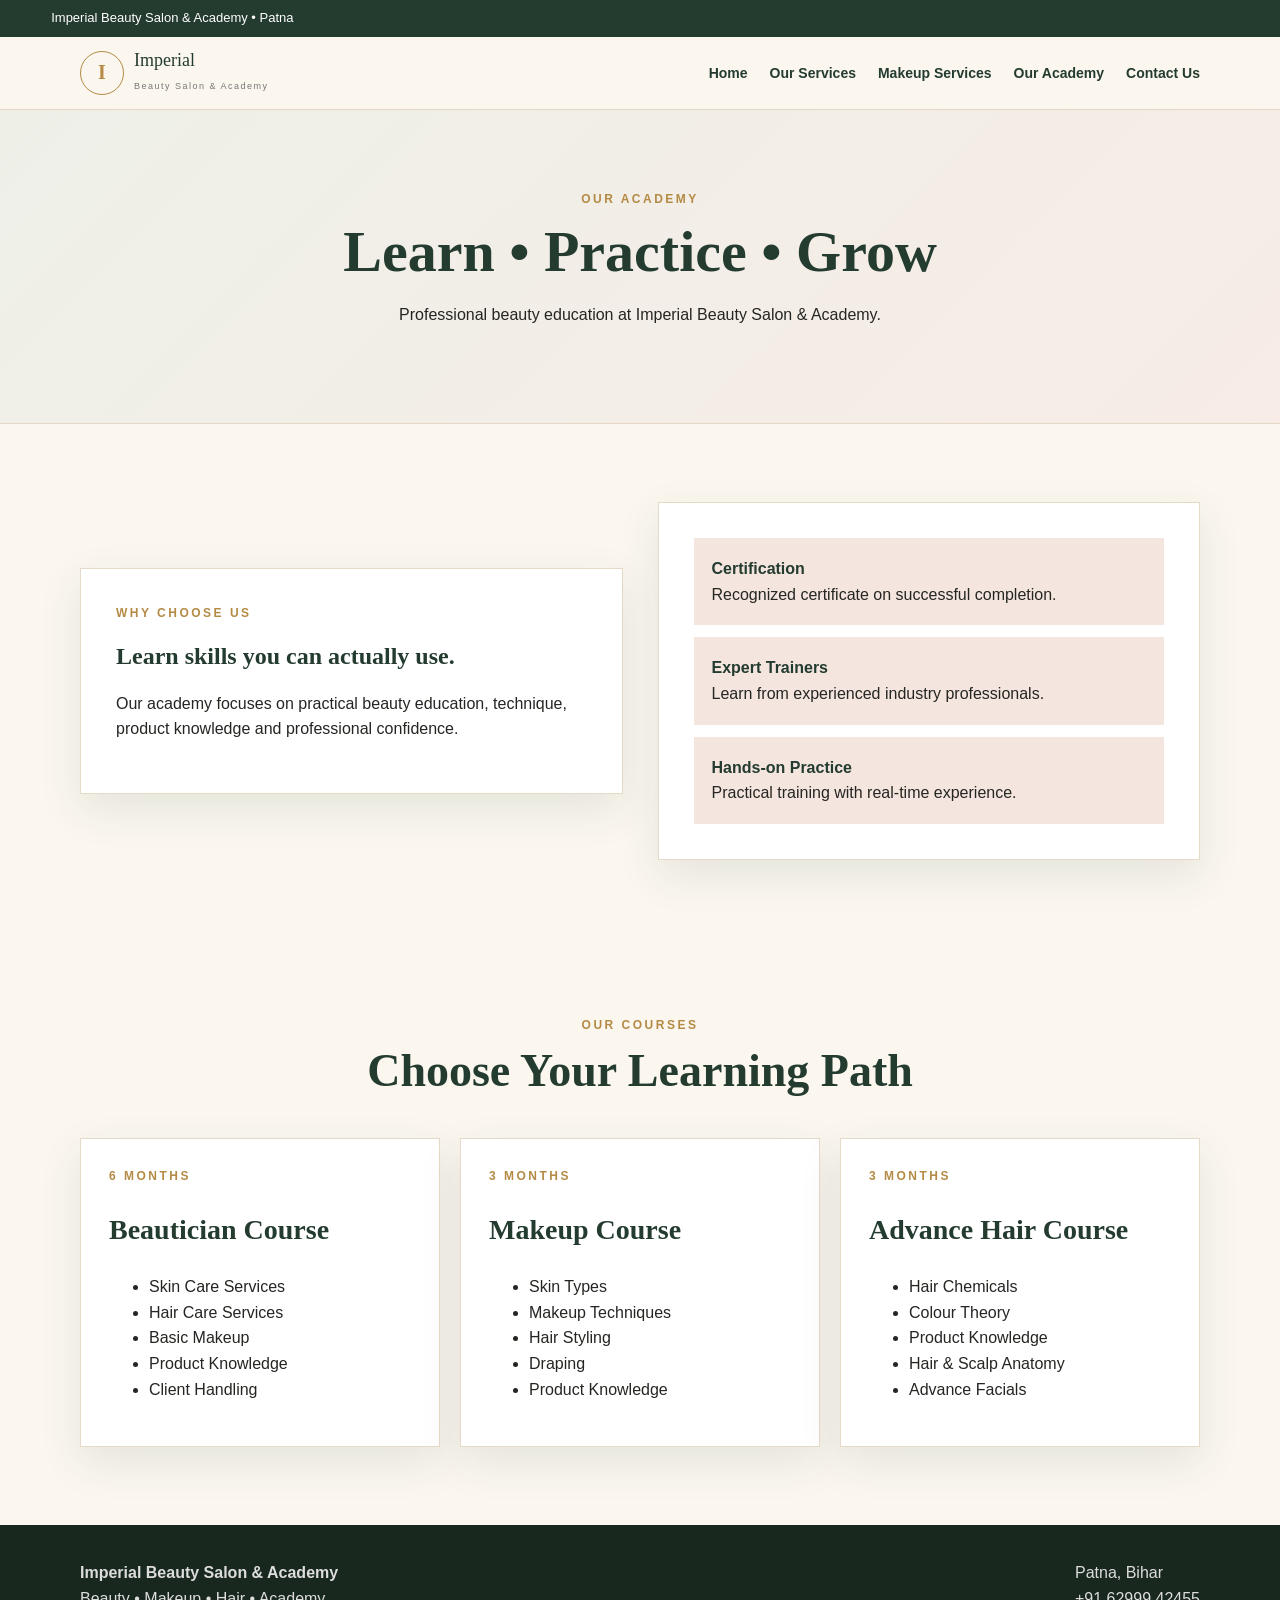
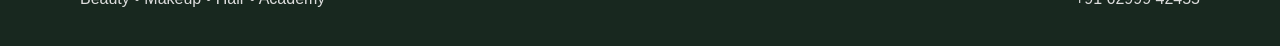
==== academy.html @ 478aeaf9 "Add files via upload" ====
<!doctype html><html lang="en"><head><meta charset="utf-8"><meta name="viewport" content="width=device-width,initial-scale=1"><title>Our Academy | Imperial Beauty Salon & Academy</title><link rel="stylesheet" href="style.css"></head><body><div class="top">Imperial Beauty Salon & Academy • Patna</div><header class="nav"><div class="container navin"><a class="brand" href="index.html"><span class="logo">I</span><span><b>Imperial</b><small>Beauty Salon & Academy</small></span></a><button class="menu">☰</button><nav class="links"><a href="index.html">Home</a><a href="services.html">Our Services</a><a href="makeup-services.html">Makeup Services</a><a href="academy.html">Our Academy</a><a href="contact.html">Contact Us</a></nav></div></header><section class="pagehero"><div class="container"><div class="eyebrow">Our Academy</div><h1>Learn • Practice • Grow</h1><p>Professional beauty education at Imperial Beauty Salon & Academy.</p></div></section><section class="section"><div class="container"><div class="about"><div class="panel"><div class="eyebrow">Why Choose Us</div><h2>Learn skills you can actually use.</h2><p>Our academy focuses on practical beauty education, technique, product knowledge and professional confidence.</p></div><div class="panel"><div class="feature"><b>Certification</b>Recognized certificate on successful completion.</div><div class="feature" style="margin-top:12px"><b>Expert Trainers</b>Learn from experienced industry professionals.</div><div class="feature" style="margin-top:12px"><b>Hands-on Practice</b>Practical training with real-time experience.</div></div></div></div></section><section class="section"><div class="container"><div class="head"><div class="eyebrow">Our Courses</div><h2>Choose Your Learning Path</h2></div><div class="courses"><div class="course"><div class="eyebrow">6 Months</div><h3>Beautician Course</h3><ul><li>Skin Care Services</li><li>Hair Care Services</li><li>Basic Makeup</li><li>Product Knowledge</li><li>Client Handling</li></ul></div><div class="course"><div class="eyebrow">3 Months</div><h3>Makeup Course</h3><ul><li>Skin Types</li><li>Makeup Techniques</li><li>Hair Styling</li><li>Draping</li><li>Product Knowledge</li></ul></div><div class="course"><div class="eyebrow">3 Months</div><h3>Advance Hair Course</h3><ul><li>Hair Chemicals</li><li>Colour Theory</li><li>Product Knowledge</li><li>Hair & Scalp Anatomy</li><li>Advance Facials</li></ul></div></div></div></section><footer class="footer"><div class="container"><div><strong>Imperial Beauty Salon & Academy</strong><br>Beauty • Makeup • Hair • Academy</div><div>Patna, Bihar<br>+91 62999 42455</div></div></footer><script src="script.js"></script></body></html>
---- style.css ----
*{box-sizing:border-box}html{scroll-behavior:smooth}body{margin:0;font-family:Arial,sans-serif;color:#252522;background:#fbf7ef;line-height:1.6}h1,h2,h3{font-family:Georgia,serif;color:#243b2f;line-height:1.15}a{text-decoration:none;color:inherit}.container{width:min(1120px,92%);margin:auto}.top{background:#243b2f;color:#fff;padding:8px 4%;font-size:13px}.nav{position:sticky;top:0;z-index:10;background:#fbf7ef;border-bottom:1px solid #e4d8c5}.navin{min-height:72px;display:flex;align-items:center;justify-content:space-between}.brand{display:flex;gap:10px;align-items:center}.logo{width:44px;height:44px;border:1px solid #b48a45;border-radius:50%;display:grid;place-items:center;color:#b48a45;font:bold 20px Georgia}.brand b{display:block;font:18px Georgia;color:#243b2f}.brand small{font-size:9px;letter-spacing:1.5px;color:#777}.links{display:flex;gap:22px;font-weight:700;font-size:14px;color:#243b2f}.menu{display:none;background:none;border:0;font-size:25px}.hero{height:610px;position:relative;background:#243b2f;overflow:hidden}.slide{position:absolute;inset:0;opacity:0;transition:.6s}.slide.active{opacity:1}.slide img{width:100%;height:100%;object-fit:cover}.slide:after{content:'';position:absolute;inset:0;background:linear-gradient(90deg,rgba(12,25,19,.82),rgba(12,25,19,.35))}.copy{position:relative;z-index:2;color:#fff;height:100%;display:flex;align-items:center}.copy>div{max-width:650px}.eyebrow{color:#b48a45;text-transform:uppercase;letter-spacing:2.5px;font-weight:800;font-size:12px}.copy h1{color:#fff;font-size:clamp(42px,6vw,74px);margin:14px 0}.copy p{font-size:18px}.btn{display:inline-block;padding:12px 20px;border-radius:30px;font-weight:700;margin-top:12px}.gold{background:#d6b16a;color:#1f2c24}.outline{border:1px solid #fff;color:#fff;margin-left:7px}.dots{position:absolute;z-index:3;bottom:25px;left:50%;transform:translateX(-50%)}.dots button{border:1px solid white;background:transparent;width:9px;height:9px;border-radius:50%;margin:4px}.dots .on{background:#fff}.section{padding:78px 0}.head{text-align:center;max-width:720px;margin:0 auto 40px}.head h2{font-size:46px;margin:10px 0}.head p,.note{color:#6d6a63}.about{display:grid;grid-template-columns:1fr 1fr;gap:35px;align-items:center}.panel,.card{background:#fff;border:1px solid #e5d9c8;box-shadow:0 15px 40px rgba(36,59,47,.1)}.panel{padding:35px}.visual{min-height:400px;background:#d8c3b3}.visual img{width:100%;height:100%;object-fit:cover}.features{display:grid;grid-template-columns:repeat(3,1fr);gap:12px;margin-top:25px}.feature{padding:18px;background:#f4e6df}.feature b{display:block;color:#243b2f}.cta{background:#243b2f;color:#fff;padding:42px 0}.cta .container{display:flex;justify-content:space-between;align-items:center}.cta h2{color:#fff}.pagehero{padding:80px 0;text-align:center;background:linear-gradient(135deg,#eef0e8,#f7ece6);border-bottom:1px solid #e4d8c5}.pagehero h1{font-size:58px;margin:10px}.cards{display:grid;grid-template-columns:1fr 1fr;gap:25px}.card{overflow:hidden}.cardimg{height:230px;background:#ddd}.cardimg img{width:100%;height:100%;object-fit:cover}.cardbody{padding:25px}.list{list-style:none;padding:0}.list li{display:flex;justify-content:space-between;border-bottom:1px dashed #d8cbb9;padding:9px 0;gap:10px}.price{color:#9a6f32;font-weight:800;white-space:nowrap}.table{width:100%;border-collapse:collapse;background:#fff;box-shadow:0 15px 40px rgba(36,59,47,.1)}.table th,.table td{padding:15px;border:1px solid #e5d9c8;text-align:center}.table th{background:#243b2f;color:#f1d9a2;font-family:Georgia}.table td:first-child{text-align:left;font-weight:700;color:#243b2f}.addons{display:grid;grid-template-columns:1fr 1fr;gap:15px;margin-top:20px}.addon{padding:20px;background:#f4e6df;border:1px solid #e5d2c8;display:flex;justify-content:space-between}.courses,.why{display:grid;grid-template-columns:repeat(3,1fr);gap:20px}.course{padding:28px;background:#fff;border:1px solid #e5d9c8;box-shadow:0 15px 40px rgba(36,59,47,.1)}.course h3{font-size:28px}.contact{display:grid;grid-template-columns:.85fr 1.15fr;gap:25px}.contact .panel{padding:30px}.item{padding:15px 0;border-bottom:1px solid #eee4d5}.item small{display:block;color:#b48a45;text-transform:uppercase;letter-spacing:1.4px;font-weight:800}.map{width:100%;height:520px;border:0}.gallery{display:grid;grid-template-columns:repeat(3,1fr);gap:15px}.gallery div{height:280px;overflow:hidden;position:relative;background:linear-gradient(135deg,#d4b7a2,#eee0d7,#4c6556)}.gallery img{width:100%;height:100%;object-fit:cover}.gallery span{position:absolute;bottom:12px;left:12px;background:#243b2fcc;color:#fff;border-radius:20px;padding:5px 10px;font-size:12px}.footer{background:#18281f;color:#ddd;padding:35px 0}.footer .container{display:flex;justify-content:space-between;gap:20px;flex-wrap:wrap}@media(max-width:800px){.links{display:none;position:absolute;top:72px;left:0;right:0;background:#fbf7ef;padding:20px;flex-direction:column}.links.open{display:flex}.menu{display:block}.about,.contact,.cards{grid-template-columns:1fr}.features,.courses,.why{grid-template-columns:1fr}.hero{height:610px}.copy h1{font-size:44px}.cta .container{flex-direction:column;align-items:flex-start}.table{font-size:13px}.table th,.table td{padding:10px 6px}.addons,.gallery{grid-template-columns:1fr}.gallery div{height:240px}.pagehero h1{font-size:44px}}
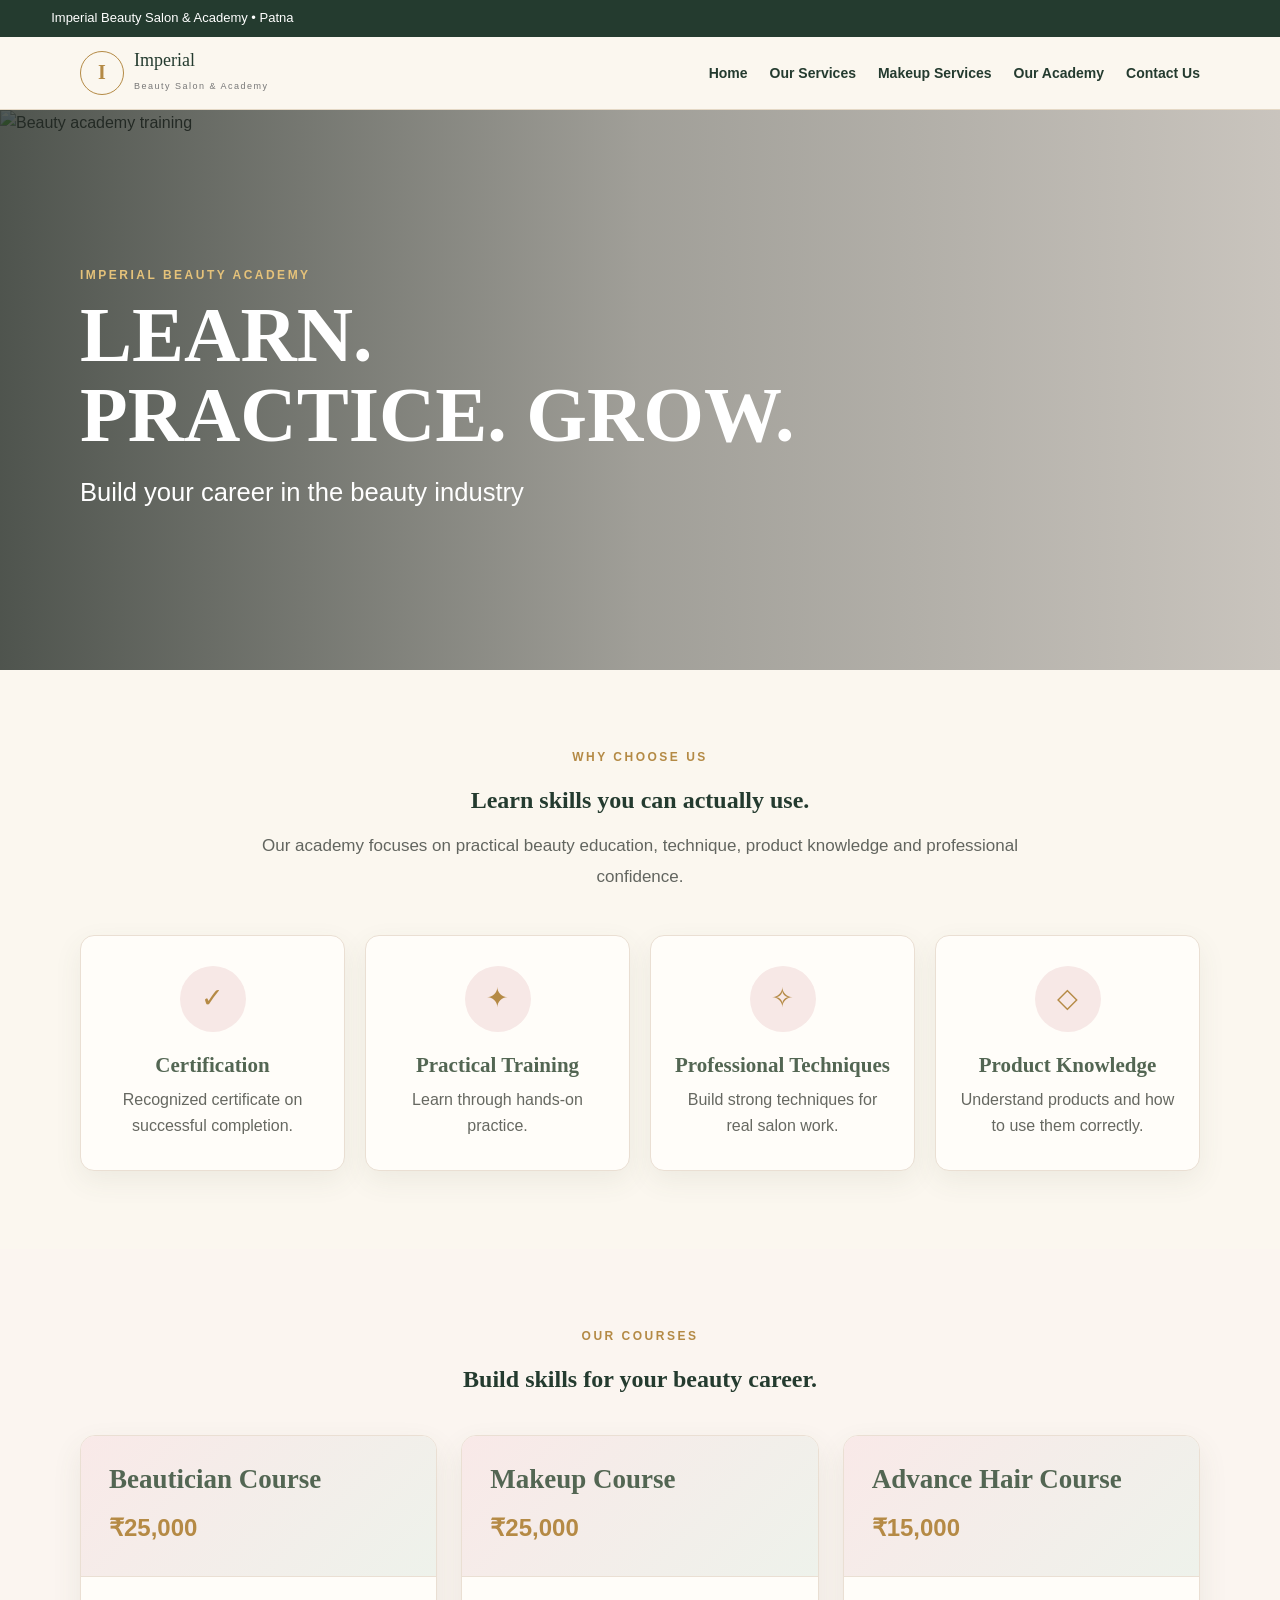
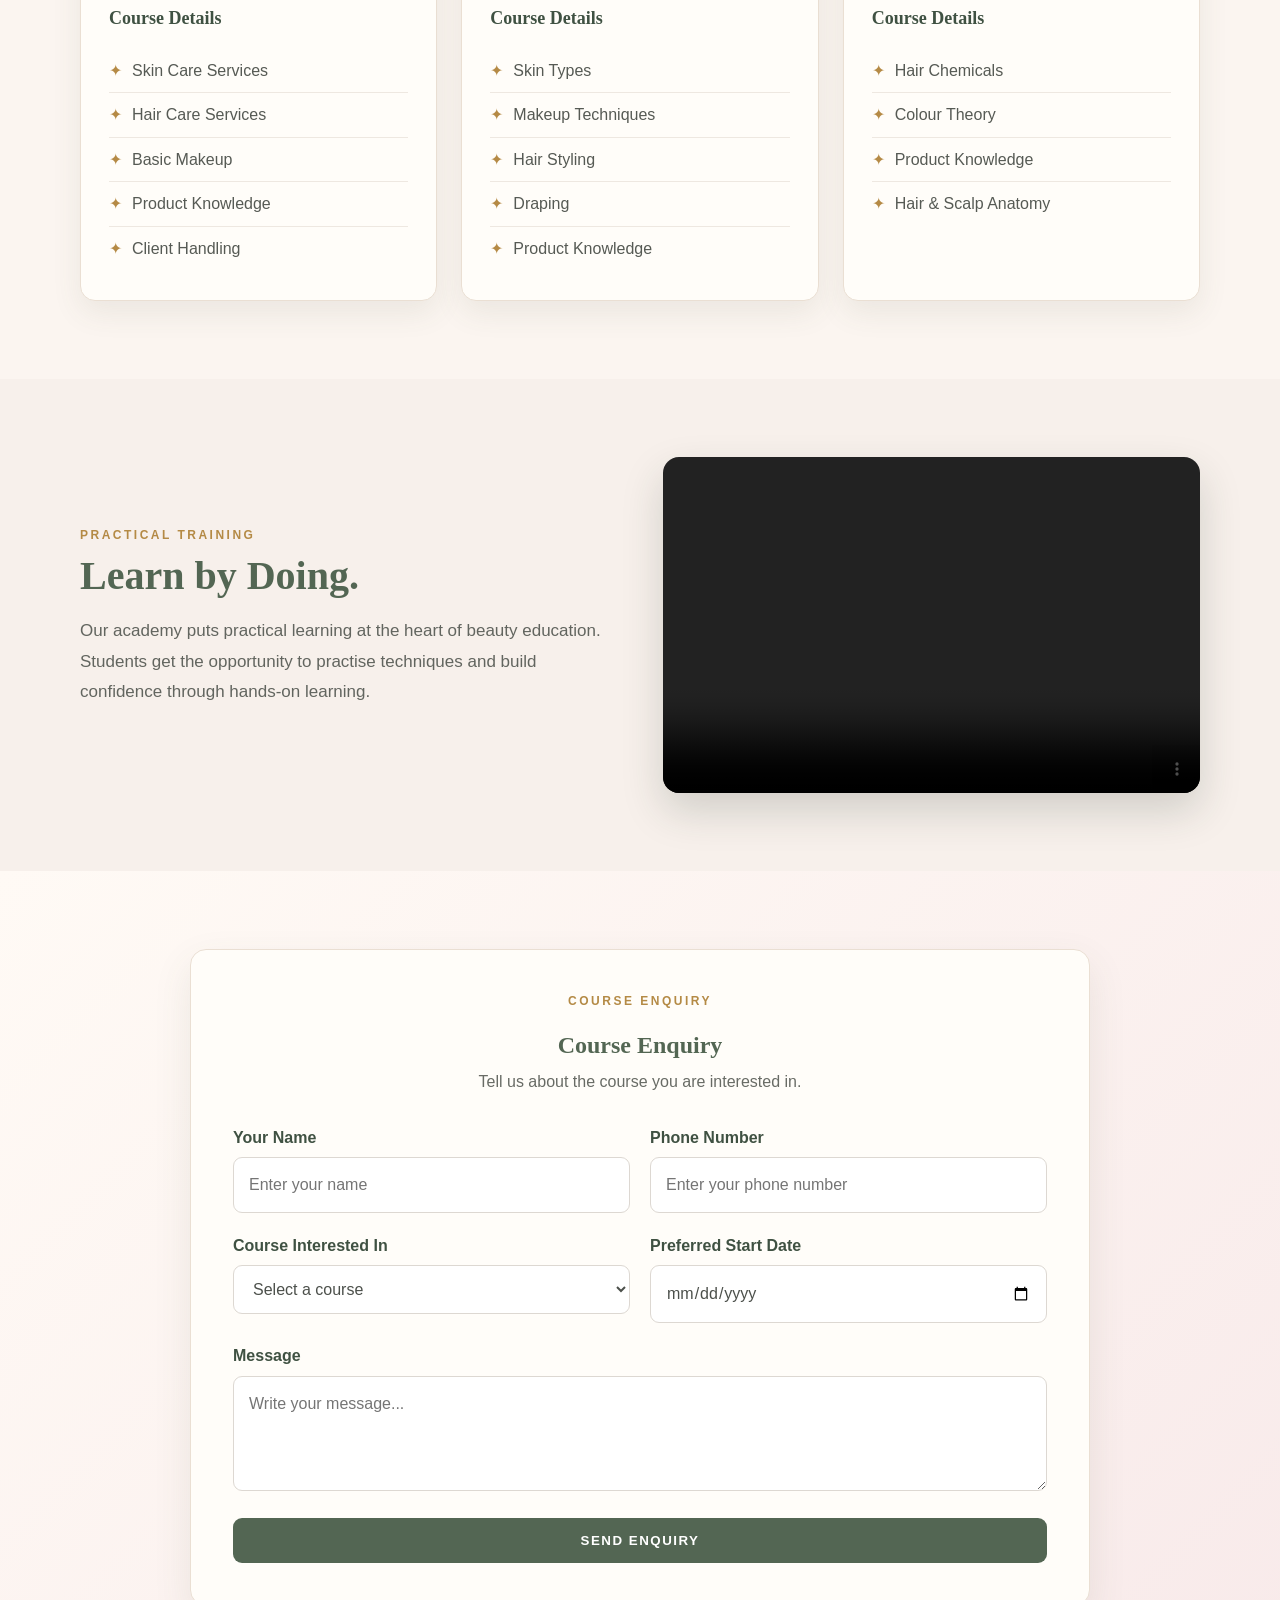
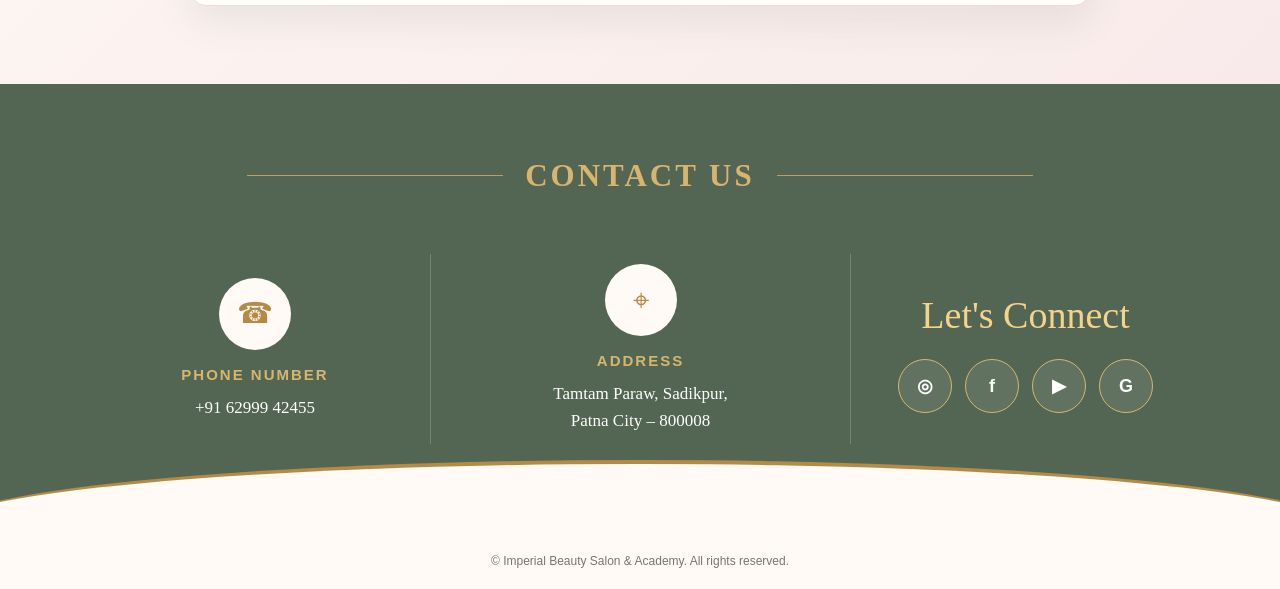
==== commit 6b2d4889: "Update academy.html" ====
--- a/academy.html
+++ b/academy.html
@@ -1 +1,107 @@
-<!doctype html><html lang="en"><head><meta charset="utf-8"><meta name="viewport" content="width=device-width,initial-scale=1"><title>Our Academy | Imperial Beauty Salon & Academy</title><link rel="stylesheet" href="style.css"></head><body><div class="top">Imperial Beauty Salon & Academy • Patna</div><header class="nav"><div class="container navin"><a class="brand" href="index.html"><span class="logo">I</span><span><b>Imperial</b><small>Beauty Salon & Academy</small></span></a><button class="menu">☰</button><nav class="links"><a href="index.html">Home</a><a href="services.html">Our Services</a><a href="makeup-services.html">Makeup Services</a><a href="academy.html">Our Academy</a><a href="contact.html">Contact Us</a></nav></div></header><section class="pagehero"><div class="container"><div class="eyebrow">Our Academy</div><h1>Learn • Practice • Grow</h1><p>Professional beauty education at Imperial Beauty Salon & Academy.</p></div></section><section class="section"><div class="container"><div class="about"><div class="panel"><div class="eyebrow">Why Choose Us</div><h2>Learn skills you can actually use.</h2><p>Our academy focuses on practical beauty education, technique, product knowledge and professional confidence.</p></div><div class="panel"><div class="feature"><b>Certification</b>Recognized certificate on successful completion.</div><div class="feature" style="margin-top:12px"><b>Expert Trainers</b>Learn from experienced industry professionals.</div><div class="feature" style="margin-top:12px"><b>Hands-on Practice</b>Practical training with real-time experience.</div></div></div></div></section><section class="section"><div class="container"><div class="head"><div class="eyebrow">Our Courses</div><h2>Choose Your Learning Path</h2></div><div class="courses"><div class="course"><div class="eyebrow">6 Months</div><h3>Beautician Course</h3><ul><li>Skin Care Services</li><li>Hair Care Services</li><li>Basic Makeup</li><li>Product Knowledge</li><li>Client Handling</li></ul></div><div class="course"><div class="eyebrow">3 Months</div><h3>Makeup Course</h3><ul><li>Skin Types</li><li>Makeup Techniques</li><li>Hair Styling</li><li>Draping</li><li>Product Knowledge</li></ul></div><div class="course"><div class="eyebrow">3 Months</div><h3>Advance Hair Course</h3><ul><li>Hair Chemicals</li><li>Colour Theory</li><li>Product Knowledge</li><li>Hair & Scalp Anatomy</li><li>Advance Facials</li></ul></div></div></div></section><footer class="footer"><div class="container"><div><strong>Imperial Beauty Salon & Academy</strong><br>Beauty • Makeup • Hair • Academy</div><div>Patna, Bihar<br>+91 62999 42455</div></div></footer><script src="script.js"></script></body></html>+<!doctype html>
+<html lang="en">
+<head>
+<meta charset="utf-8">
+<meta name="viewport" content="width=device-width,initial-scale=1">
+<title>Our Academy | Imperial Beauty Salon & Academy</title>
+<link rel="stylesheet" href="style.css">
+<style>
+.academy-hero{position:relative;min-height:560px;display:flex;align-items:center;overflow:hidden;background:#eee6df}
+.academy-hero img{position:absolute;inset:0;width:100%;height:100%;object-fit:cover}
+.academy-hero:after{content:"";position:absolute;inset:0;background:linear-gradient(90deg,rgba(34,43,37,.78),rgba(34,43,37,.38),rgba(34,43,37,.18))}
+.academy-hero .container{position:relative;z-index:1}.academy-hero .eyebrow{color:#e5c27a}
+.academy-hero h1{color:#fff;max-width:720px;font-family:Georgia,serif;font-size:clamp(45px,7vw,78px);line-height:1.02;margin:10px 0 18px}
+.academy-hero p{color:#fff;font-size:clamp(19px,2vw,26px);max-width:570px;margin:0}
+.academy-intro{text-align:center;max-width:820px;margin:0 auto 42px}.academy-intro h2{font-family:Georgia,serif;margin-bottom:15px}.academy-intro p{font-size:17px;line-height:1.8;color:#62655f}
+.why-grid{display:grid;grid-template-columns:repeat(4,1fr);gap:20px}.why-card{background:#fffdf9;border:1px solid #eadfd3;border-radius:14px;padding:30px 24px;text-align:center;box-shadow:0 10px 28px rgba(75,85,70,.08)}
+.why-icon{width:66px;height:66px;margin:0 auto 18px;border-radius:50%;display:flex;align-items:center;justify-content:center;background:#f7e8e6;color:#b58a45;font-size:27px}
+.why-card h3{font-family:Georgia,serif;color:#536653;font-size:21px;margin-bottom:10px}.why-card p{color:#666861;line-height:1.65;margin:0}
+.course-grid{display:grid;grid-template-columns:repeat(3,1fr);gap:24px}.course-card{background:#fffdf9;border:1px solid #eadfd3;border-radius:15px;overflow:hidden;box-shadow:0 12px 30px rgba(75,85,70,.09)}
+.course-head{padding:28px;background:linear-gradient(135deg,#f9e9e8,#eef2eb);border-bottom:1px solid #eadfd3}.course-head h3{color:#536653;font-family:Georgia,serif;font-size:27px;margin:0 0 14px}.course-price{color:#b58a45;font-size:24px;font-weight:700}
+.course-body{padding:27px 28px 30px}.course-body h4{color:#3f5142;font-family:Georgia,serif;margin:0 0 16px;font-size:18px}.course-list{list-style:none;padding:0;margin:0}.course-list li{position:relative;padding:9px 0 9px 23px;border-bottom:1px solid #eee8e1;color:#565a54}.course-list li:last-child{border-bottom:0}.course-list li:before{content:"✦";position:absolute;left:0;color:#b58a45}
+.training-section{background:#f7f0eb}.training-wrap{display:grid;grid-template-columns:1fr 1fr;gap:45px;align-items:center}.training-copy h2{font-family:Georgia,serif;color:#536653;font-size:40px;margin:8px 0 16px}.training-copy p{color:#62655f;line-height:1.8;font-size:17px}.training-video{border-radius:16px;overflow:hidden;background:#222;box-shadow:0 18px 42px rgba(40,53,44,.18);aspect-ratio:16/10}.training-video video{width:100%;height:100%;display:block;object-fit:cover}
+.academy-form-section{background:linear-gradient(135deg,#fffaf5,#f8eaea)}.academy-form-card{max-width:900px;margin:auto;background:#fffdf9;border:1px solid #eadfd3;border-radius:16px;padding:42px;box-shadow:0 15px 38px rgba(75,85,70,.1)}
+.academy-form-heading{text-align:center;margin-bottom:30px}.academy-form-heading h2{font-family:Georgia,serif;color:#536653;margin-bottom:10px}.academy-form-heading p{color:#686b65;margin:0}
+.academy-form{display:grid;grid-template-columns:1fr 1fr;gap:20px}.academy-form .full{grid-column:1/-1}.academy-form label{display:block;margin-bottom:7px;color:#3f5142;font-weight:700}
+.academy-form input,.academy-form select,.academy-form textarea{width:100%;box-sizing:border-box;border:1px solid #ddd8d2;background:#fff;border-radius:9px;padding:14px 15px;font:inherit;color:#4c504b;outline:none}.academy-form textarea{min-height:115px;resize:vertical}.academy-form button{grid-column:1/-1;border:0;border-radius:9px;padding:15px 20px;background:#536653;color:#fff;font-weight:700;letter-spacing:1.5px;cursor:pointer}
+.contact-footer-academy{position:relative;overflow:hidden;background:#536653;color:#fff;padding:48px 0 95px}.contact-footer-academy:after{content:"";position:absolute;left:-5%;right:-5%;bottom:-75px;height:150px;background:#fffaf5;border-radius:50% 50% 0 0/45% 45% 0 0;border-top:4px solid #b58a45}
+.contact-title-academy{display:flex;align-items:center;justify-content:center;gap:22px;margin-bottom:35px}.contact-title-academy:before,.contact-title-academy:after{content:"";height:1px;width:min(260px,20vw);background:rgba(216,181,109,.75)}
+.contact-title-academy h2{color:#d8b56d;font-family:Georgia,serif;letter-spacing:3px;font-size:31px;white-space:nowrap}
+.contact-columns-academy{display:grid;grid-template-columns:1fr 1.2fr 1fr}.contact-column-academy{padding:10px 35px;text-align:center;min-height:145px;display:flex;flex-direction:column;align-items:center;justify-content:center}.contact-column-academy+.contact-column-academy{border-left:1px solid rgba(255,255,255,.2)}
+.contact-icon-academy{width:72px;height:72px;border-radius:50%;background:#fffaf5;color:#b58a45;display:flex;align-items:center;justify-content:center;font-size:29px;margin-bottom:13px}.contact-label-academy{color:#d8b56d;font-size:15px;letter-spacing:2px;font-weight:bold;margin-bottom:8px}.contact-info-academy{font-family:Georgia,serif;font-size:17px;line-height:1.55}.connect-title-academy{color:#f4d38b;font-family:"Brush Script MT","Segoe Script",cursive;font-size:38px;margin-bottom:13px}.social-links-academy{display:flex;gap:13px;justify-content:center}.social-link-academy{width:54px;height:54px;border-radius:50%;border:1px solid #d8b56d;background:rgba(255,250,245,.08);display:flex;align-items:center;justify-content:center;font-weight:bold;font-size:18px}.copyright-academy{background:#fffaf5;text-align:center;padding:13px 20px 18px;color:#77766f;font-size:12px}
+@media(max-width:900px){.why-grid{grid-template-columns:1fr 1fr}.course-grid{grid-template-columns:1fr}.training-wrap{grid-template-columns:1fr}}
+@media(max-width:700px){.academy-hero{min-height:500px}.academy-hero h1{font-size:46px}.why-grid{grid-template-columns:1fr}.academy-form-card{padding:28px 20px}.academy-form{grid-template-columns:1fr}.academy-form .full,.academy-form button{grid-column:auto}.contact-columns-academy{grid-template-columns:1fr}.contact-column-academy{padding:25px 20px;min-height:auto}.contact-column-academy+.contact-column-academy{border-left:0;border-top:1px solid rgba(255,255,255,.2)}}
+</style>
+</head>
+<body>
+<div class="top">Imperial Beauty Salon & Academy • Patna</div>
+<header class="nav"><div class="container navin"><a class="brand" href="index.html"><span class="logo">I</span><span><b>Imperial</b><small>Beauty Salon & Academy</small></span></a><button class="menu">☰</button><nav class="links"><a href="index.html">Home</a><a href="services.html">Our Services</a><a href="makeup-services.html">Makeup Services</a><a href="academy.html">Our Academy</a><a href="contact.html">Contact Us</a></nav></div></header>
+
+<section class="academy-hero">
+<img src="https://images.unsplash.com/photo-1522337360788-8b13dee7a37e?auto=format&fit=crop&w=2000&q=85" alt="Beauty academy training">
+<div class="container"><div class="eyebrow">Imperial Beauty Academy</div><h1>LEARN. PRACTICE. GROW.</h1><p>Build your career in the beauty industry</p></div>
+</section>
+
+<section class="section"><div class="container">
+<div class="academy-intro"><div class="eyebrow">Why Choose Us</div><h2>Learn skills you can actually use.</h2><p>Our academy focuses on practical beauty education, technique, product knowledge and professional confidence.</p></div>
+<div class="why-grid">
+<article class="why-card"><div class="why-icon">✓</div><h3>Certification</h3><p>Recognized certificate on successful completion.</p></article>
+<article class="why-card"><div class="why-icon">✦</div><h3>Practical Training</h3><p>Learn through hands-on practice.</p></article>
+<article class="why-card"><div class="why-icon">✧</div><h3>Professional Techniques</h3><p>Build strong techniques for real salon work.</p></article>
+<article class="why-card"><div class="why-icon">◇</div><h3>Product Knowledge</h3><p>Understand products and how to use them correctly.</p></article>
+</div></div></section>
+
+<section class="section" style="background:#fbf5f0"><div class="container">
+<div class="academy-intro"><div class="eyebrow">Our Courses</div><h2>Build skills for your beauty career.</h2></div>
+<div class="course-grid">
+<article class="course-card"><div class="course-head"><h3>Beautician Course</h3><div class="course-price">₹25,000</div></div><div class="course-body"><h4>Course Details</h4><ul class="course-list"><li>Skin Care Services</li><li>Hair Care Services</li><li>Basic Makeup</li><li>Product Knowledge</li><li>Client Handling</li></ul></div></article>
+<article class="course-card"><div class="course-head"><h3>Makeup Course</h3><div class="course-price">₹25,000</div></div><div class="course-body"><h4>Course Details</h4><ul class="course-list"><li>Skin Types</li><li>Makeup Techniques</li><li>Hair Styling</li><li>Draping</li><li>Product Knowledge</li></ul></div></article>
+<article class="course-card"><div class="course-head"><h3>Advance Hair Course</h3><div class="course-price">₹15,000</div></div><div class="course-body"><h4>Course Details</h4><ul class="course-list"><li>Hair Chemicals</li><li>Colour Theory</li><li>Product Knowledge</li><li>Hair &amp; Scalp Anatomy</li></ul></div></article>
+</div></div></section>
+
+<section class="section training-section"><div class="container"><div class="training-wrap">
+<div class="training-copy"><div class="eyebrow">Practical Training</div><h2>Learn by Doing.</h2><p>Our academy puts practical learning at the heart of beauty education. Students get the opportunity to practise techniques and build confidence through hands-on learning.</p></div>
+<div class="training-video"><video controls playsinline preload="metadata" poster="https://images.unsplash.com/photo-1522337360788-8b13dee7a37e?auto=format&fit=crop&w=1400&q=85"><source src="videos/academy-practice.mp4" type="video/mp4">Your browser does not support the video tag.</video></div>
+</div></div></section>
+
+<section class="section academy-form-section"><div class="container"><div class="academy-form-card">
+<div class="academy-form-heading"><div class="eyebrow">Course Enquiry</div><h2>Course Enquiry</h2><p>Tell us about the course you are interested in.</p></div>
+<form class="academy-form" id="academyForm">
+<div><label for="academyName">Your Name</label><input id="academyName" type="text" placeholder="Enter your name" required></div>
+<div><label for="academyPhone">Phone Number</label><input id="academyPhone" type="tel" placeholder="Enter your phone number" required></div>
+<div><label for="academyCourse">Course Interested In</label><select id="academyCourse" required><option value="">Select a course</option><option>Beautician Course</option><option>Makeup Course</option><option>Advance Hair Course</option></select></div>
+<div><label for="academyDate">Preferred Start Date</label><input id="academyDate" type="date"></div>
+<div class="full"><label for="academyMessage">Message</label><textarea id="academyMessage" placeholder="Write your message..."></textarea></div>
+<button type="submit">SEND ENQUIRY</button>
+</form></div></div></section>
+
+<section class="contact-footer-academy"><div class="container"><div class="contact-title-academy"><h2>CONTACT US</h2></div><div class="contact-columns-academy">
+<div class="contact-column-academy"><div class="contact-icon-academy">☎</div><div class="contact-label-academy">PHONE NUMBER</div><div class="contact-info-academy"><a href="tel:+916299942455">+91 62999 42455</a></div></div>
+<div class="contact-column-academy"><div class="contact-icon-academy">⌖</div><div class="contact-label-academy">ADDRESS</div><div class="contact-info-academy">Tamtam Paraw, Sadikpur,<br>Patna City – 800008</div></div>
+<div class="contact-column-academy"><div class="connect-title-academy">Let's Connect</div><div class="social-links-academy"><a class="social-link-academy" href="https://www.instagram.com/imperialsalonpatna/" aria-label="Instagram">◎</a><a class="social-link-academy" href="https://www.facebook.com/share/1FQazRDXDj/" aria-label="Facebook">f</a><a class="social-link-academy" href="https://youtube.com/@imperialsalonpatna" aria-label="YouTube">▶</a><a class="social-link-academy" href="#" aria-label="Google">G</a></div></div>
+</div></div></section>
+<div class="copyright-academy">© Imperial Beauty Salon & Academy. All rights reserved.</div>
+
+<script src="script.js"></script>
+<script>
+document.getElementById("academyForm").addEventListener("submit",function(e){
+e.preventDefault();
+const name=document.getElementById("academyName").value.trim();
+const phone=document.getElementById("academyPhone").value.trim();
+const course=document.getElementById("academyCourse").value;
+const date=document.getElementById("academyDate").value;
+const message=document.getElementById("academyMessage").value.trim();
+const formattedDate=date?new Date(date+"T00:00:00").toLocaleDateString("en-IN",{day:"2-digit",month:"long",year:"numeric"}):"Not specified";
+const text=`Hello Imperial Beauty Salon & Academy,
+I would like to enquire about a course.
+
+Name: ${name}
+Phone: ${phone}
+Course Interested In: ${course}
+Preferred Start Date: ${formattedDate}
+Message: ${message||"No additional message."}`;
+window.open("https://wa.me/916299942455?text="+encodeURIComponent(text),"_blank");
+});
+</script>
+</body>
+</html>
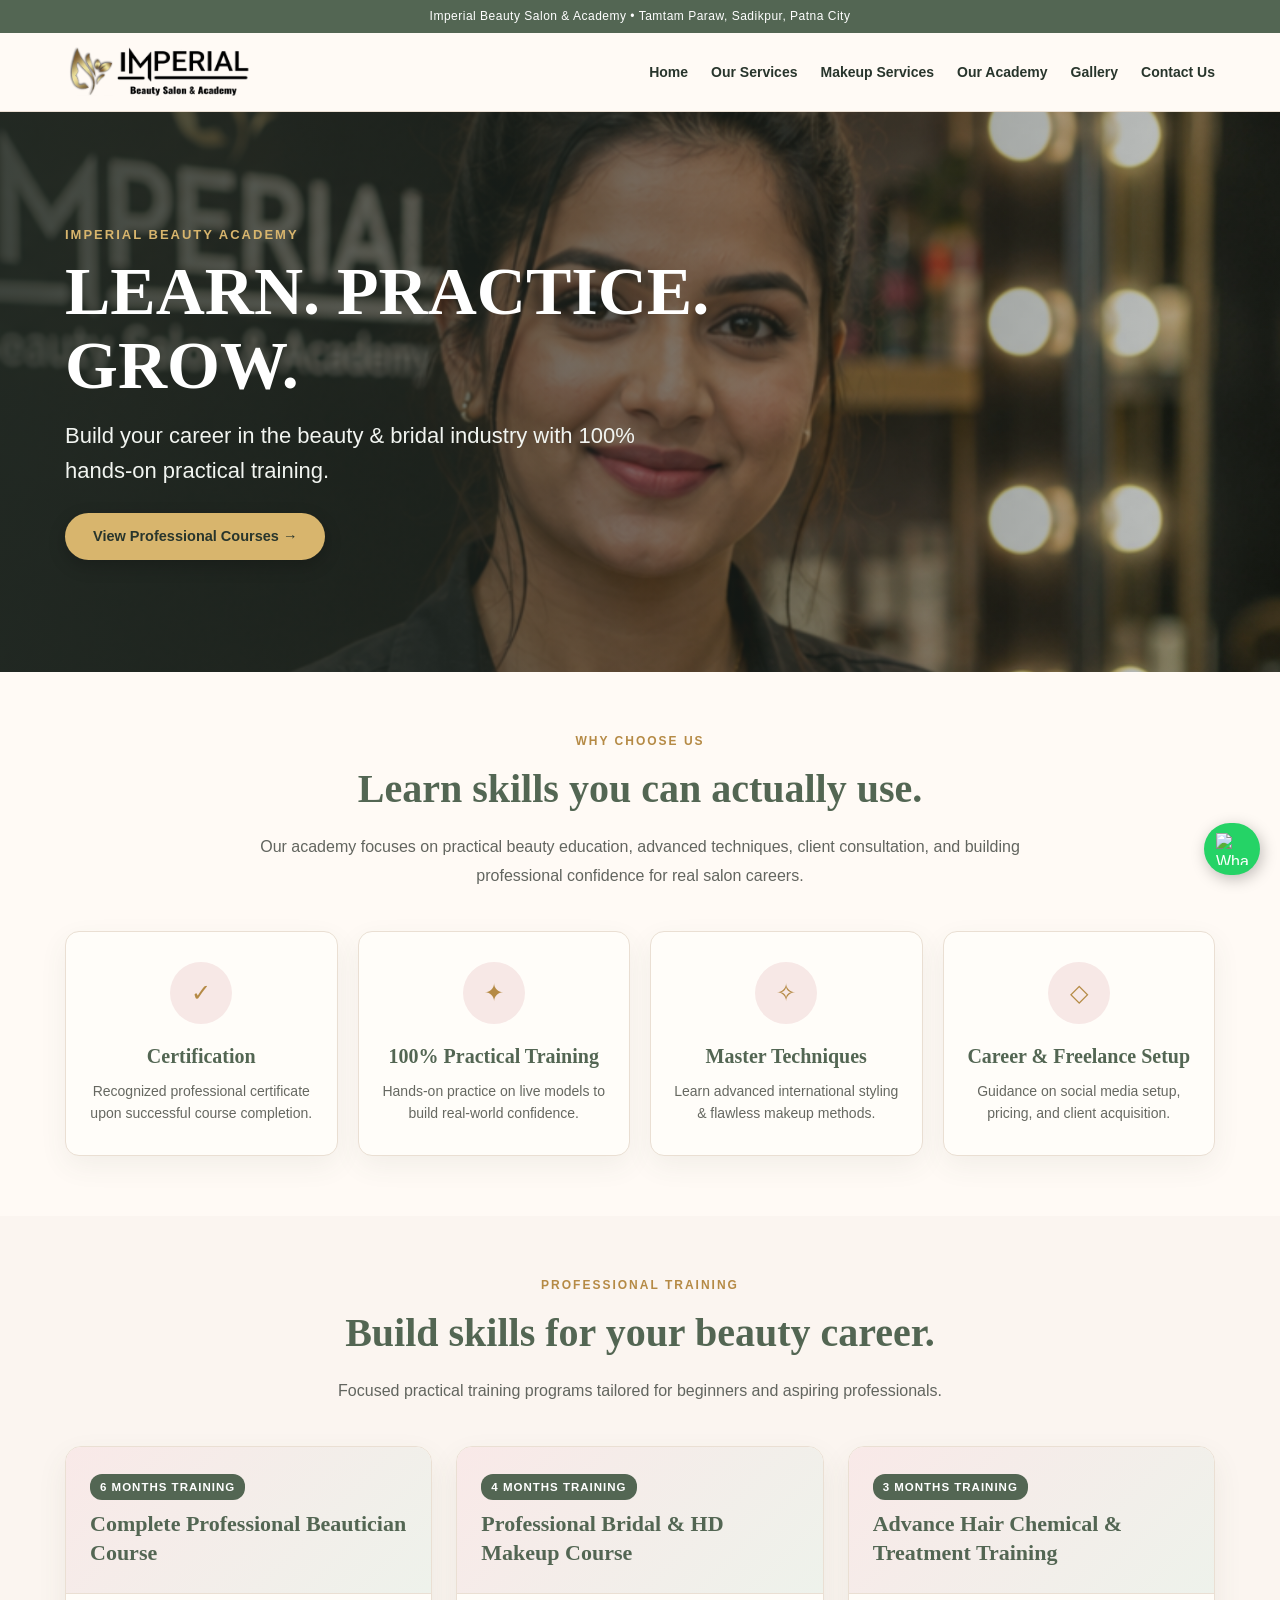
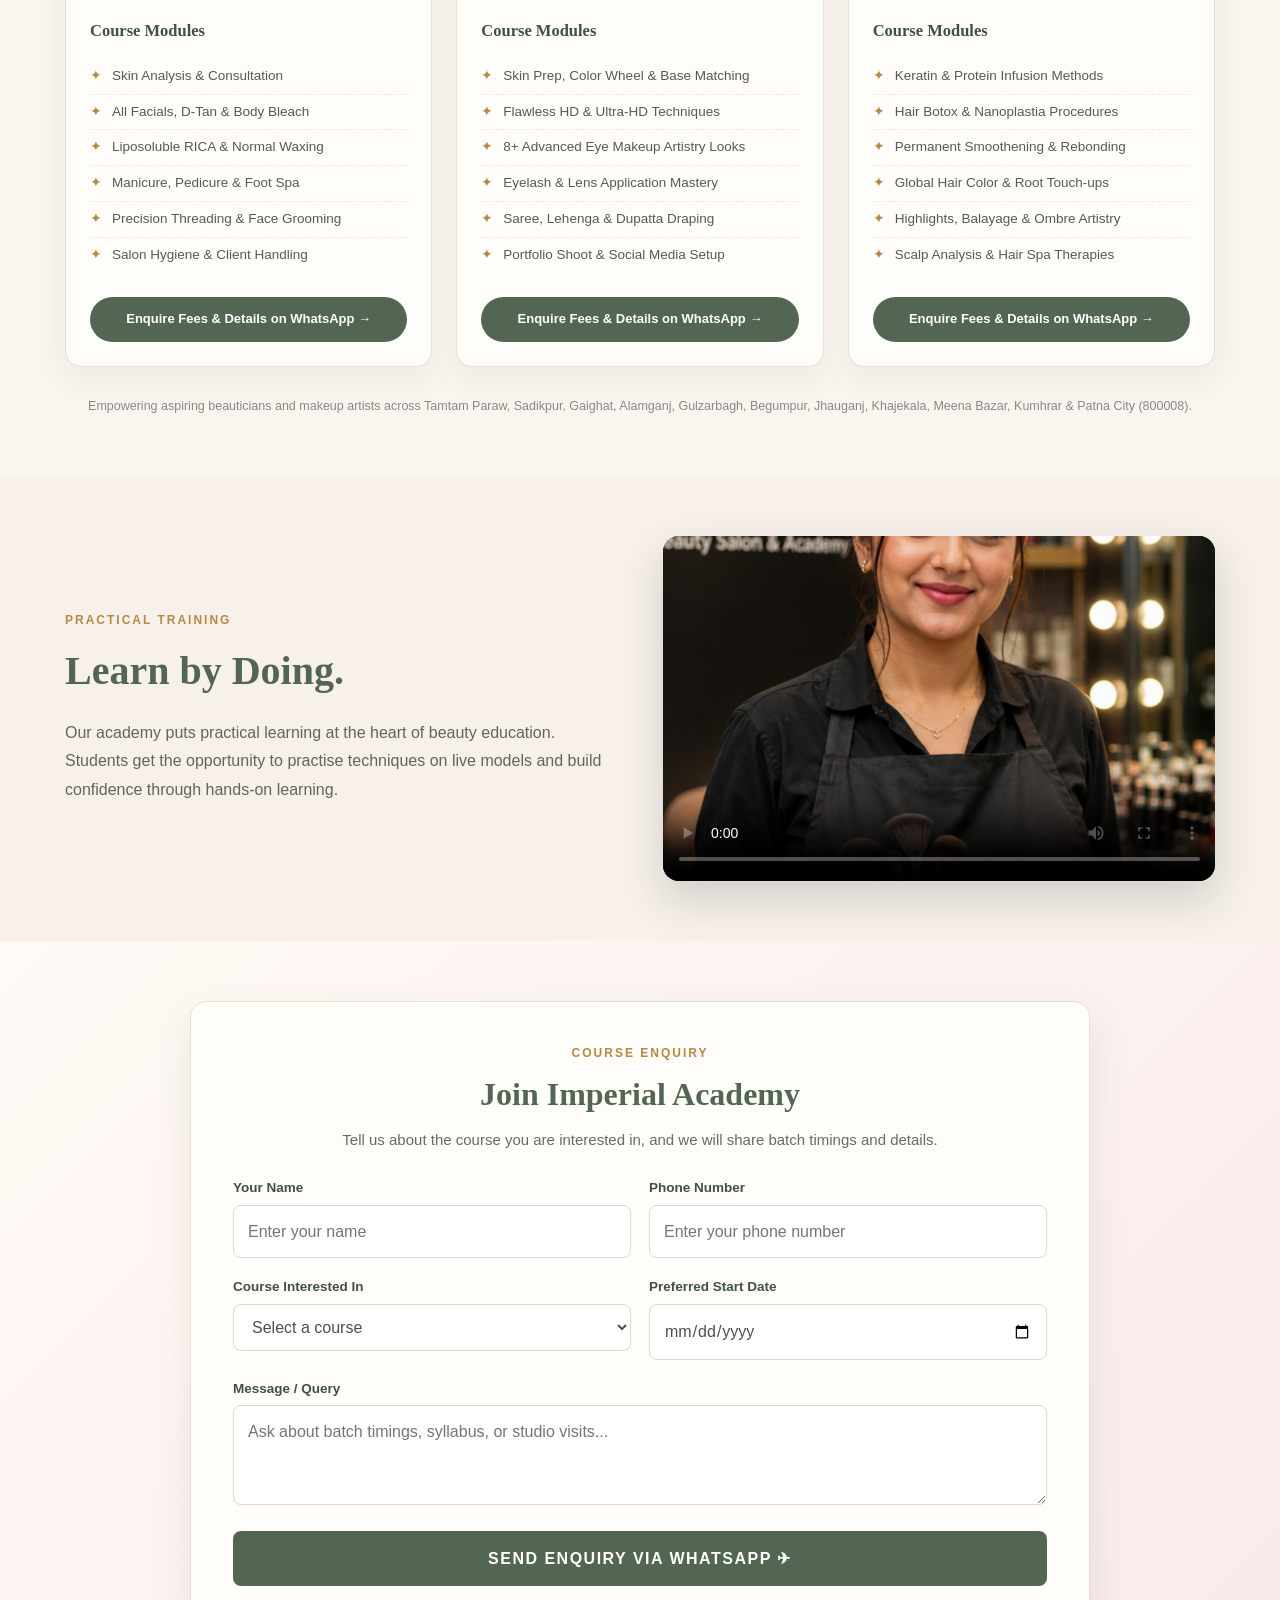
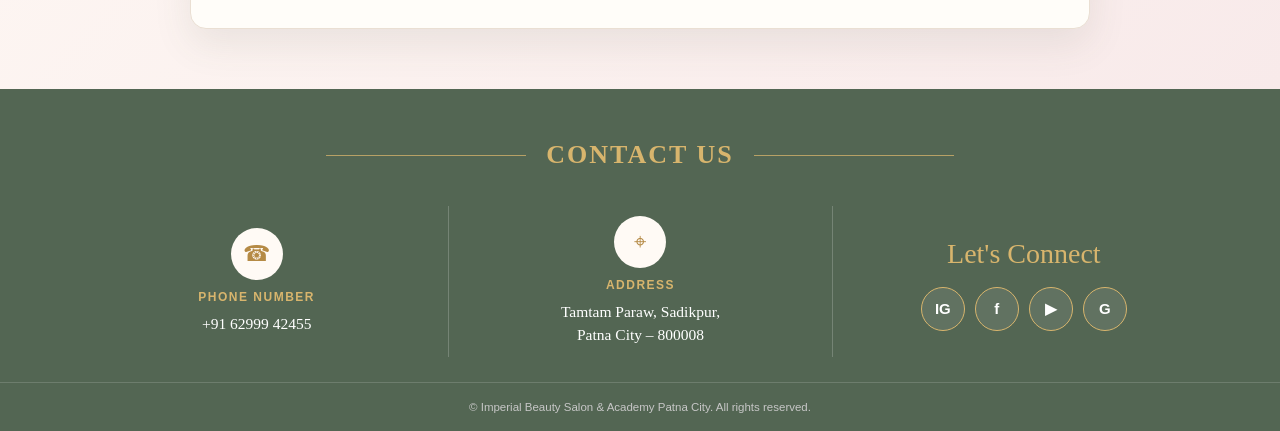
==== commit 8e6abd8e: "Add files via upload" ====
--- a/academy.html
+++ b/academy.html
@@ -3,105 +3,1117 @@
 <head>
 <meta charset="utf-8">
 <meta name="viewport" content="width=device-width,initial-scale=1">
-<title>Our Academy | Imperial Beauty Salon & Academy</title>
-<link rel="stylesheet" href="style.css">
+
+<!-- SEO PRIMARY META TAGS (ACADEMY & BEAUTY COURSES IN PATNA CITY) -->
+<title>Best Beautician & Makeup Academy in Patna City | Professional Beauty Training</title>
+<meta name="description" content="Join Imperial Beauty Salon & Academy at Tamtam Paraw, Sadikpur, Patna City. Practical training for 6-Month Beautician Course, 4-Month Professional Makeup Course & 3-Month Hair Chemical Training. Serving students from Patna City, Gaighat, Alamganj, Gulzarbagh & across Bihar.">
+<meta name="keywords" content="Beautician course Patna City, Beauty parlour training Sadikpur, Makeup academy in Patna, Professional bridal makeup course Patna, Hair chemical training Patna, Keratin course Patna, Beautician training near Gaighat, Parlour course Gulzarbagh, Beauty training institute Patna">
+<meta name="robots" content="index, follow">
+<link rel="canonical" href="https://imperialsalonacademy.in/academy.html">
+
+<!-- GEO LOCALIZATION (PATNA CITY CENTER) -->
+<meta name="geo.region" content="IN-BR">
+<meta name="geo.placename" content="Tamtam Paraw, Sadikpur, Patna City, Bihar">
+<meta name="geo.position" content="25.6025;85.1950">
+<meta name="ICBM" content="25.6025, 85.1950">
+
+<!-- OPEN GRAPH / SOCIAL MEDIA META TAGS -->
+<meta property="og:type" content="website">
+<meta property="og:url" content="https://imperialsalonacademy.in/academy.html">
+<meta property="og:title" content="Professional Beauty & Makeup Courses in Patna City | Imperial Academy">
+<meta property="og:description" content="Learn master artistry with 100% practical training on live models. 6-Month Beautician, 4-Month Makeup & 3-Month Hair Chemical Courses.">
+<meta property="og:image" content="https://imperialsalonacademy.in/images/logo.png">
+
+<!-- GOOGLE COURSE & EDUCATIONAL ORGANIZATION SCHEMA (JSON-LD) -->
+<script type="application/ld+json">
+{
+  "@context": "https://schema.org",
+  "@type": "EducationalOrganization",
+  "name": "Imperial Beauty Salon & Academy",
+  "image": "https://imperialsalonacademy.in/images/logo.png",
+  "@id": "https://imperialsalonacademy.in/academy.html#academy",
+  "url": "https://imperialsalonacademy.in/academy.html",
+  "telephone": "+916299942455",
+  "address": {
+    "@type": "PostalAddress",
+    "streetAddress": "Tamtam Paraw, Sadikpur",
+    "addressLocality": "Patna City",
+    "addressRegion": "Bihar",
+    "postalCode": "800008",
+    "addressCountry": "IN"
+  },
+  "areaServed": [
+    "Sadikpur",
+    "Tamtam Paraw",
+    "Patna City",
+    "Gaighat",
+    "Alamganj",
+    "Gulzarbagh",
+    "Begumpur",
+    "Jhauganj",
+    "Khajekala",
+    "Meena Bazar",
+    "Kumhrar",
+    "Patna",
+    "Bihar"
+  ],
+  "hasOfferCatalog": {
+    "@type": "OfferCatalog",
+    "name": "Professional Beauty Training Courses",
+    "itemListElement": [
+      {
+        "@type": "Course",
+        "name": "Complete Professional Beautician Course",
+        "description": "6 Months comprehensive practical beautician training covering skin care, facials, waxing, manicure, pedicure, and salon management.",
+        "provider": {
+          "@type": "EducationalOrganization",
+          "name": "Imperial Beauty Salon & Academy"
+        }
+      },
+      {
+        "@type": "Course",
+        "name": "Professional Bridal & HD Makeup Course",
+        "description": "4 Months advanced makeup training covering basic to bridal looks, HD techniques, eye artistry, and live model practice.",
+        "provider": {
+          "@type": "EducationalOrganization",
+          "name": "Imperial Beauty Salon & Academy"
+        }
+      },
+      {
+        "@type": "Course",
+        "name": "Advance Hair Chemical & Treatment Training",
+        "description": "3 Months specialized hair mastery in Keratin, Botox, Nanoplastia, Smoothening, and advanced hair color techniques.",
+        "provider": {
+          "@type": "EducationalOrganization",
+          "name": "Imperial Beauty Salon & Academy"
+        }
+      }
+    ]
+  },
+  "hasMap": "https://maps.app.goo.gl/DVqceEvLo6ozHAay7"
+}
+</script>
+
 <style>
-.academy-hero{position:relative;min-height:560px;display:flex;align-items:center;overflow:hidden;background:#eee6df}
-.academy-hero img{position:absolute;inset:0;width:100%;height:100%;object-fit:cover}
-.academy-hero:after{content:"";position:absolute;inset:0;background:linear-gradient(90deg,rgba(34,43,37,.78),rgba(34,43,37,.38),rgba(34,43,37,.18))}
-.academy-hero .container{position:relative;z-index:1}.academy-hero .eyebrow{color:#e5c27a}
-.academy-hero h1{color:#fff;max-width:720px;font-family:Georgia,serif;font-size:clamp(45px,7vw,78px);line-height:1.02;margin:10px 0 18px}
-.academy-hero p{color:#fff;font-size:clamp(19px,2vw,26px);max-width:570px;margin:0}
-.academy-intro{text-align:center;max-width:820px;margin:0 auto 42px}.academy-intro h2{font-family:Georgia,serif;margin-bottom:15px}.academy-intro p{font-size:17px;line-height:1.8;color:#62655f}
-.why-grid{display:grid;grid-template-columns:repeat(4,1fr);gap:20px}.why-card{background:#fffdf9;border:1px solid #eadfd3;border-radius:14px;padding:30px 24px;text-align:center;box-shadow:0 10px 28px rgba(75,85,70,.08)}
-.why-icon{width:66px;height:66px;margin:0 auto 18px;border-radius:50%;display:flex;align-items:center;justify-content:center;background:#f7e8e6;color:#b58a45;font-size:27px}
-.why-card h3{font-family:Georgia,serif;color:#536653;font-size:21px;margin-bottom:10px}.why-card p{color:#666861;line-height:1.65;margin:0}
-.course-grid{display:grid;grid-template-columns:repeat(3,1fr);gap:24px}.course-card{background:#fffdf9;border:1px solid #eadfd3;border-radius:15px;overflow:hidden;box-shadow:0 12px 30px rgba(75,85,70,.09)}
-.course-head{padding:28px;background:linear-gradient(135deg,#f9e9e8,#eef2eb);border-bottom:1px solid #eadfd3}.course-head h3{color:#536653;font-family:Georgia,serif;font-size:27px;margin:0 0 14px}.course-price{color:#b58a45;font-size:24px;font-weight:700}
-.course-body{padding:27px 28px 30px}.course-body h4{color:#3f5142;font-family:Georgia,serif;margin:0 0 16px;font-size:18px}.course-list{list-style:none;padding:0;margin:0}.course-list li{position:relative;padding:9px 0 9px 23px;border-bottom:1px solid #eee8e1;color:#565a54}.course-list li:last-child{border-bottom:0}.course-list li:before{content:"✦";position:absolute;left:0;color:#b58a45}
-.training-section{background:#f7f0eb}.training-wrap{display:grid;grid-template-columns:1fr 1fr;gap:45px;align-items:center}.training-copy h2{font-family:Georgia,serif;color:#536653;font-size:40px;margin:8px 0 16px}.training-copy p{color:#62655f;line-height:1.8;font-size:17px}.training-video{border-radius:16px;overflow:hidden;background:#222;box-shadow:0 18px 42px rgba(40,53,44,.18);aspect-ratio:16/10}.training-video video{width:100%;height:100%;display:block;object-fit:cover}
-.academy-form-section{background:linear-gradient(135deg,#fffaf5,#f8eaea)}.academy-form-card{max-width:900px;margin:auto;background:#fffdf9;border:1px solid #eadfd3;border-radius:16px;padding:42px;box-shadow:0 15px 38px rgba(75,85,70,.1)}
-.academy-form-heading{text-align:center;margin-bottom:30px}.academy-form-heading h2{font-family:Georgia,serif;color:#536653;margin-bottom:10px}.academy-form-heading p{color:#686b65;margin:0}
-.academy-form{display:grid;grid-template-columns:1fr 1fr;gap:20px}.academy-form .full{grid-column:1/-1}.academy-form label{display:block;margin-bottom:7px;color:#3f5142;font-weight:700}
-.academy-form input,.academy-form select,.academy-form textarea{width:100%;box-sizing:border-box;border:1px solid #ddd8d2;background:#fff;border-radius:9px;padding:14px 15px;font:inherit;color:#4c504b;outline:none}.academy-form textarea{min-height:115px;resize:vertical}.academy-form button{grid-column:1/-1;border:0;border-radius:9px;padding:15px 20px;background:#536653;color:#fff;font-weight:700;letter-spacing:1.5px;cursor:pointer}
-.contact-footer-academy{position:relative;overflow:hidden;background:#536653;color:#fff;padding:48px 0 95px}.contact-footer-academy:after{content:"";position:absolute;left:-5%;right:-5%;bottom:-75px;height:150px;background:#fffaf5;border-radius:50% 50% 0 0/45% 45% 0 0;border-top:4px solid #b58a45}
-.contact-title-academy{display:flex;align-items:center;justify-content:center;gap:22px;margin-bottom:35px}.contact-title-academy:before,.contact-title-academy:after{content:"";height:1px;width:min(260px,20vw);background:rgba(216,181,109,.75)}
-.contact-title-academy h2{color:#d8b56d;font-family:Georgia,serif;letter-spacing:3px;font-size:31px;white-space:nowrap}
-.contact-columns-academy{display:grid;grid-template-columns:1fr 1.2fr 1fr}.contact-column-academy{padding:10px 35px;text-align:center;min-height:145px;display:flex;flex-direction:column;align-items:center;justify-content:center}.contact-column-academy+.contact-column-academy{border-left:1px solid rgba(255,255,255,.2)}
-.contact-icon-academy{width:72px;height:72px;border-radius:50%;background:#fffaf5;color:#b58a45;display:flex;align-items:center;justify-content:center;font-size:29px;margin-bottom:13px}.contact-label-academy{color:#d8b56d;font-size:15px;letter-spacing:2px;font-weight:bold;margin-bottom:8px}.contact-info-academy{font-family:Georgia,serif;font-size:17px;line-height:1.55}.connect-title-academy{color:#f4d38b;font-family:"Brush Script MT","Segoe Script",cursive;font-size:38px;margin-bottom:13px}.social-links-academy{display:flex;gap:13px;justify-content:center}.social-link-academy{width:54px;height:54px;border-radius:50%;border:1px solid #d8b56d;background:rgba(255,250,245,.08);display:flex;align-items:center;justify-content:center;font-weight:bold;font-size:18px}.copyright-academy{background:#fffaf5;text-align:center;padding:13px 20px 18px;color:#77766f;font-size:12px}
-@media(max-width:900px){.why-grid{grid-template-columns:1fr 1fr}.course-grid{grid-template-columns:1fr}.training-wrap{grid-template-columns:1fr}}
-@media(max-width:700px){.academy-hero{min-height:500px}.academy-hero h1{font-size:46px}.why-grid{grid-template-columns:1fr}.academy-form-card{padding:28px 20px}.academy-form{grid-template-columns:1fr}.academy-form .full,.academy-form button{grid-column:auto}.contact-columns-academy{grid-template-columns:1fr}.contact-column-academy{padding:25px 20px;min-height:auto}.contact-column-academy+.contact-column-academy{border-left:0;border-top:1px solid rgba(255,255,255,.2)}}
+/* =========================================================
+   ROOT & RESET
+========================================================= */
+:root{
+  --blush:#f3d8d8;
+  --blush-light:#fbefef;
+  --sage:#a9b9a3;
+  --sage-dark:#536653;
+  --sage-deep:#35483a;
+  --gold:#b58a45;
+  --gold-light:#d8b56d;
+  --cream:#fffaf5;
+  --white:#ffffff;
+  --dark:#28352c;
+  --text:#4c504b;
+  --muted:#6a6a64;
+  --line:#eadfd3;
+}
+
+*{
+  box-sizing:border-box;
+  margin:0;
+  padding:0;
+}
+
+html{
+  scroll-behavior:smooth;
+}
+
+body{
+  font-family:Arial,Helvetica,sans-serif;
+  background:var(--cream);
+  color:var(--text);
+  line-height:1.6;
+}
+
+a{
+  text-decoration:none;
+  color:inherit;
+}
+
+button{
+  font:inherit;
+}
+
+.container{
+  width:min(1150px,92%);
+  margin:auto;
+}
+
+/* =========================================================
+   TOP BAR & HEADER
+========================================================= */
+.top-bar{
+  background:var(--sage-dark);
+  color:#fff;
+  text-align:center;
+  padding:7px 15px;
+  font-size:12px;
+  letter-spacing:.5px;
+}
+
+header{
+  background:rgba(255,250,245,.97);
+  border-bottom:1px solid var(--line);
+  position:sticky;
+  top:0;
+  z-index:1000;
+  backdrop-filter:blur(8px);
+}
+
+.navbar{
+  width:min(1150px,92%);
+  margin:auto;
+  min-height:78px;
+  display:flex;
+  align-items:center;
+  justify-content:space-between;
+  gap:25px;
+  position:relative;
+}
+
+.brand{
+  display:flex;
+  align-items:center;
+  flex-shrink:0;
+}
+
+.brand-logo{
+  width:205px;
+  height:64px;
+  object-fit:contain;
+  object-position:left center;
+  display:block;
+}
+
+.nav-links{
+  display:flex;
+  align-items:center;
+  gap:23px;
+  font-size:14px;
+  font-weight:600;
+  color:var(--dark);
+}
+
+.nav-links a{
+  transition:.2s ease;
+}
+
+.nav-links a:hover{
+  color:var(--gold);
+}
+
+.mobile-menu{
+  display:none;
+  border:0;
+  background:none;
+  font-size:27px;
+  color:var(--sage-dark);
+  cursor:pointer;
+}
+
+/* =========================================================
+   HERO SECTION (USING IMAGES/ACADEMY-HERO.JPG)
+========================================================= */
+.academy-hero {
+  position: relative;
+  min-height: 560px;
+  display: flex;
+  align-items: center;
+  overflow: hidden;
+  background: #252e27;
+}
+
+.academy-hero img {
+  position: absolute;
+  inset: 0;
+  width: 100%;
+  height: 100%;
+  object-fit: cover;
+  object-position: center 20%;
+}
+
+.academy-hero:after {
+  content: "";
+  position: absolute;
+  inset: 0;
+  background: linear-gradient(90deg, rgba(34,43,37,0.85) 0%, rgba(34,43,37,0.55) 55%, rgba(34,43,37,0.25) 100%);
+}
+
+.academy-hero .container {
+  position: relative;
+  z-index: 2;
+}
+
+.academy-hero .eyebrow {
+  color: var(--gold-light);
+  font-size: 13px;
+  letter-spacing: 2px;
+  font-weight: 700;
+  text-transform: uppercase;
+}
+
+.academy-hero h1 {
+  color: #fff;
+  max-width: 720px;
+  font-family: Georgia, serif;
+  font-size: clamp(38px, 6vw, 68px);
+  line-height: 1.08;
+  margin: 10px 0 16px;
+}
+
+.academy-hero p {
+  color: #f1f4f0;
+  font-size: clamp(16px, 2vw, 22px);
+  max-width: 580px;
+  margin: 0 0 24px;
+}
+
+.btn-hero-cta {
+  display: inline-block;
+  background: var(--gold-light);
+  color: var(--dark);
+  font-size: 14.5px;
+  font-weight: 700;
+  padding: 12px 28px;
+  border-radius: 30px;
+  box-shadow: 0 6px 18px rgba(0,0,0,0.2);
+  transition: .25s ease;
+}
+
+.btn-hero-cta:hover {
+  background: var(--gold);
+  color: #fff;
+}
+
+/* =========================================================
+   WHY CHOOSE US / FEATURES
+========================================================= */
+.section { padding: 60px 0; }
+
+.academy-intro {
+  text-align: center;
+  max-width: 820px;
+  margin: 0 auto 40px;
+}
+
+.academy-intro .eyebrow {
+  color: var(--gold);
+  font-size: 12px;
+  letter-spacing: 2px;
+  font-weight: 700;
+  text-transform: uppercase;
+}
+
+.academy-intro h2 {
+  font-family: Georgia, serif;
+  color: var(--sage-dark);
+  font-size: clamp(28px, 4vw, 40px);
+  margin: 6px 0 12px;
+}
+
+.academy-intro p {
+  font-size: 16px;
+  line-height: 1.8;
+  color: #62655f;
+}
+
+.why-grid {
+  display: grid;
+  grid-template-columns: repeat(4, 1fr);
+  gap: 20px;
+}
+
+.why-card {
+  background: #fffdf9;
+  border: 1px solid var(--line);
+  border-radius: 14px;
+  padding: 30px 22px;
+  text-align: center;
+  box-shadow: 0 10px 28px rgba(75,85,70,.07);
+}
+
+.why-icon {
+  width: 62px;
+  height: 62px;
+  margin: 0 auto 16px;
+  border-radius: 50%;
+  display: flex;
+  align-items: center;
+  justify-content: center;
+  background: #f7e8e6;
+  color: var(--gold);
+  font-size: 24px;
+}
+
+.why-card h3 {
+  font-family: Georgia, serif;
+  color: var(--sage-dark);
+  font-size: 20px;
+  margin-bottom: 8px;
+}
+
+.why-card p {
+  color: #666861;
+  font-size: 14px;
+  line-height: 1.6;
+  margin: 0;
+}
+
+/* =========================================================
+   COURSES GRID (3 FOCUSED PROGRAMS)
+========================================================= */
+.course-grid {
+  display: grid;
+  grid-template-columns: repeat(3, 1fr);
+  gap: 24px;
+}
+
+.course-card {
+  background: #fffdf9;
+  border: 1px solid var(--line);
+  border-radius: 16px;
+  overflow: hidden;
+  box-shadow: 0 12px 30px rgba(75,85,70,.08);
+  display: flex;
+  flex-direction: column;
+  justify-content: space-between;
+  transition: transform .25s ease;
+}
+
+.course-card:hover {
+  transform: translateY(-4px);
+}
+
+.course-head {
+  padding: 26px 24px;
+  background: linear-gradient(135deg, #f9e9e8, #eef2eb);
+  border-bottom: 1px solid var(--line);
+}
+
+.course-tenure-badge {
+  display: inline-block;
+  background: var(--sage-dark);
+  color: #ffffff;
+  font-size: 11.5px;
+  font-weight: 700;
+  letter-spacing: 1px;
+  padding: 4px 10px;
+  border-radius: 12px;
+  text-transform: uppercase;
+  margin-bottom: 10px;
+}
+
+.course-head h3 {
+  color: var(--sage-dark);
+  font-family: Georgia, serif;
+  font-size: 22px;
+  line-height: 1.3;
+  margin: 0;
+}
+
+.course-body {
+  padding: 24px;
+  display: flex;
+  flex-direction: column;
+  justify-content: space-between;
+  flex: 1;
+}
+
+.course-body h4 {
+  color: #3f5142;
+  font-family: Georgia, serif;
+  margin: 0 0 14px;
+  font-size: 16.5px;
+}
+
+.course-list {
+  list-style: none;
+  padding: 0;
+  margin: 0 0 24px;
+}
+
+.course-list li {
+  position: relative;
+  padding: 8px 0 8px 22px;
+  border-bottom: 1px dashed #eee8e1;
+  color: #565a54;
+  font-size: 13.5px;
+  line-height: 1.4;
+}
+
+.course-list li:last-child {
+  border-bottom: 0;
+}
+
+.course-list li:before {
+  content: "✦";
+  position: absolute;
+  left: 0;
+  color: var(--gold);
+}
+
+.btn-course-enquire {
+  display: block;
+  width: 100%;
+  text-align: center;
+  background: var(--sage-dark);
+  color: #fff;
+  padding: 12px 15px;
+  border-radius: 25px;
+  font-weight: 700;
+  font-size: 13px;
+  transition: .2s ease;
+}
+
+.btn-course-enquire:hover {
+  background: var(--gold);
+  color: #fff;
+}
+
+/* =========================================================
+   PRACTICAL TRAINING / VIDEO SECTION
+========================================================= */
+.training-section { background: #f7f0eb; }
+
+.training-wrap {
+  display: grid;
+  grid-template-columns: 1fr 1fr;
+  gap: 45px;
+  align-items: center;
+}
+
+.training-copy .eyebrow {
+  color: var(--gold);
+  font-size: 12px;
+  letter-spacing: 2px;
+  font-weight: 700;
+  text-transform: uppercase;
+}
+
+.training-copy h2 {
+  font-family: Georgia, serif;
+  color: var(--sage-dark);
+  font-size: clamp(28px, 3.5vw, 40px);
+  margin: 8px 0 16px;
+}
+
+.training-copy p {
+  color: #62655f;
+  line-height: 1.8;
+  font-size: 16px;
+}
+
+.training-video {
+  border-radius: 16px;
+  overflow: hidden;
+  background: #222;
+  box-shadow: 0 18px 42px rgba(40,53,44,.18);
+  aspect-ratio: 16/10;
+}
+
+.training-video video {
+  width: 100%;
+  height: 100%;
+  display: block;
+  object-fit: cover;
+}
+
+/* SUBTLE LOCAL SEO REACH FOOTER */
+.academy-seo-text {
+  text-align: center;
+  font-size: 12.5px;
+  color: #888;
+  margin-top: 30px;
+  line-height: 1.5;
+}
+
+/* =========================================================
+   INQUIRY FORM & FOOTER
+========================================================= */
+.academy-form-section {
+  background: linear-gradient(135deg, #fffaf5, #f8eaea);
+}
+
+.academy-form-card {
+  max-width: 900px;
+  margin: auto;
+  background: #fffdf9;
+  border: 1px solid var(--line);
+  border-radius: 16px;
+  padding: 42px;
+  box-shadow: 0 15px 38px rgba(75,85,70,.1);
+}
+
+.academy-form-heading {
+  text-align: center;
+  margin-bottom: 25px;
+}
+
+.academy-form-heading .eyebrow {
+  color: var(--gold);
+  font-size: 12px;
+  letter-spacing: 2px;
+  font-weight: 700;
+  text-transform: uppercase;
+}
+
+.academy-form-heading h2 {
+  font-family: Georgia, serif;
+  color: var(--sage-dark);
+  font-size: 32px;
+  margin: 6px 0 8px;
+}
+
+.academy-form-heading p {
+  color: #686b65;
+  margin: 0;
+  font-size: 15px;
+}
+
+.academy-form {
+  display: grid;
+  grid-template-columns: 1fr 1fr;
+  gap: 18px;
+}
+
+.academy-form .full {
+  grid-column: 1/-1;
+}
+
+.academy-form label {
+  display: block;
+  margin-bottom: 6px;
+  color: #3f5142;
+  font-weight: 700;
+  font-size: 13.5px;
+}
+
+.academy-form input,
+.academy-form select,
+.academy-form textarea {
+  width: 100%;
+  border: 1px solid #ddd8d2;
+  background: #fff;
+  border-radius: 8px;
+  padding: 13px 14px;
+  font: inherit;
+  color: #4c504b;
+  outline: none;
+}
+
+.academy-form textarea {
+  min-height: 100px;
+  resize: vertical;
+}
+
+.academy-form button {
+  grid-column: 1/-1;
+  border: 0;
+  border-radius: 8px;
+  padding: 15px 20px;
+  background: var(--sage-dark);
+  color: #fff;
+  font-weight: 700;
+  letter-spacing: 1.5px;
+  cursor: pointer;
+  transition: .2s;
+}
+
+.academy-form button:hover {
+  background: var(--sage-deep);
+}
+
+/* CONTACT FOOTER ACADEMY */
+.contact-footer-academy {
+  background: var(--sage-dark);
+  color: #fff;
+  padding: 45px 0 25px;
+}
+
+.contact-title-academy {
+  display: flex;
+  align-items: center;
+  justify-content: center;
+  gap: 20px;
+  margin-bottom: 30px;
+}
+
+.contact-title-academy:before,
+.contact-title-academy:after {
+  content: "";
+  height: 1px;
+  width: min(200px, 18vw);
+  background: rgba(216,181,109,.75);
+}
+
+.contact-title-academy h2 {
+  color: var(--gold-light);
+  font-family: Georgia, serif;
+  letter-spacing: 2px;
+  font-size: 26px;
+  white-space: nowrap;
+}
+
+.contact-columns-academy {
+  display: grid;
+  grid-template-columns: 1fr 1fr 1fr;
+  align-items: stretch;
+}
+
+.contact-column-academy {
+  padding: 10px 25px;
+  text-align: center;
+  min-height: 130px;
+  display: flex;
+  flex-direction: column;
+  align-items: center;
+  justify-content: center;
+}
+
+.contact-column-academy+.contact-column-academy {
+  border-left: 1px solid rgba(255,255,255,.2);
+}
+
+.contact-icon-academy {
+  width: 52px;
+  height: 52px;
+  border-radius: 50%;
+  background: #fffaf5;
+  color: var(--gold);
+  display: flex;
+  align-items: center;
+  justify-content: center;
+  font-size: 22px;
+  margin-bottom: 8px;
+}
+
+.contact-label-academy {
+  color: var(--gold-light);
+  font-size: 12px;
+  letter-spacing: 1.5px;
+  font-weight: bold;
+  margin-bottom: 5px;
+}
+
+.contact-info-academy {
+  font-family: Georgia, serif;
+  font-size: 15.5px;
+  line-height: 1.5;
+}
+
+.connect-title-academy {
+  color: var(--gold-light);
+  font-family: cursive;
+  font-size: 28px;
+  margin-bottom: 10px;
+}
+
+.social-links-academy {
+  display: flex;
+  gap: 10px;
+  justify-content: center;
+}
+
+.social-link-academy {
+  width: 44px;
+  height: 44px;
+  border-radius: 50%;
+  border: 1px solid var(--gold-light);
+  background: rgba(255,250,245,.08);
+  display: flex;
+  align-items: center;
+  justify-content: center;
+  font-weight: bold;
+  font-size: 15px;
+}
+
+.copyright-academy {
+  background: var(--sage-dark);
+  border-top: 1px solid rgba(255,255,255,.15);
+  text-align: center;
+  padding: 15px 15px;
+  color: #c7c7c7;
+  font-size: 11.5px;
+}
+
+/* FLOATING LIVE WHATSAPP BUTTON */
+.whatsapp-float {
+  position: fixed;
+  width: 56px;
+  height: 52px;
+  bottom: 25px;
+  right: 20px;
+  background-color: #25d366;
+  color: #FFF;
+  border-radius: 50px;
+  text-align: center;
+  box-shadow: 2px 4px 15px rgba(0,0,0,0.25);
+  z-index: 1000;
+  display: flex;
+  align-items: center;
+  justify-content: center;
+}
+
+.whatsapp-float img {
+  width: 32px;
+  height: 32px;
+}
+
+/* RESPONSIVE */
+@media(max-width:900px){
+  .why-grid{grid-template-columns:1fr 1fr}
+  .course-grid{grid-template-columns:1fr}
+  .training-wrap{grid-template-columns:1fr}
+  .mobile-menu{display:block}
+  .nav-links{
+    display:none;
+    position:absolute;
+    top:78px;
+    left:0;
+    right:0;
+    background:var(--cream);
+    padding:20px;
+    flex-direction:column;
+    align-items:stretch;
+    border-bottom:1px solid var(--line);
+    box-shadow:0 10px 20px rgba(0,0,0,.08);
+    text-align:center;
+  }
+  .nav-links.open{display:flex}
+  .contact-columns-academy{grid-template-columns:1fr}
+  .contact-column-academy{padding:20px 15px;min-height:auto}
+  .contact-column-academy+.contact-column-academy{border-left:0;border-top:1px solid rgba(255,255,255,.2)}
+}
+
+@media(max-width:700px){
+  .brand-logo{width:155px;height:50px}
+  .academy-hero{min-height:480px}
+  .academy-hero h1{font-size:36px}
+  .why-grid{grid-template-columns:1fr}
+  .academy-form-card{padding:28px 20px}
+  .academy-form{grid-template-columns:1fr}
+  .academy-form .full,.academy-form button{grid-column:auto}
+}
 </style>
 </head>
 <body>
-<div class="top">Imperial Beauty Salon & Academy • Patna</div>
-<header class="nav"><div class="container navin"><a class="brand" href="index.html"><span class="logo">I</span><span><b>Imperial</b><small>Beauty Salon & Academy</small></span></a><button class="menu">☰</button><nav class="links"><a href="index.html">Home</a><a href="services.html">Our Services</a><a href="makeup-services.html">Makeup Services</a><a href="academy.html">Our Academy</a><a href="contact.html">Contact Us</a></nav></div></header>
-
+
+<!-- TOP BAR -->
+<div class="top-bar">
+  Imperial Beauty Salon & Academy • Tamtam Paraw, Sadikpur, Patna City
+</div>
+
+<!-- HEADER -->
+<header>
+  <div class="navbar">
+    <a class="brand" href="index.html">
+      <img class="brand-logo" src="images/logo.png" alt="Imperial Beauty Salon & Academy Patna City">
+    </a>
+    <button class="mobile-menu" type="button" aria-label="Open menu" aria-expanded="false">☰</button>
+    <nav class="nav-links">
+      <a href="index.html">Home</a>
+      <a href="services.html">Our Services</a>
+      <a href="makeup-services.html">Makeup Services</a>
+      <a href="academy.html">Our Academy</a>
+      <a href="gallery.html">Gallery</a>
+      <a href="contact.html">Contact Us</a>
+    </nav>
+  </div>
+</header>
+
+<!-- HERO SECTION -->
 <section class="academy-hero">
-<img src="https://images.unsplash.com/photo-1522337360788-8b13dee7a37e?auto=format&fit=crop&w=2000&q=85" alt="Beauty academy training">
-<div class="container"><div class="eyebrow">Imperial Beauty Academy</div><h1>LEARN. PRACTICE. GROW.</h1><p>Build your career in the beauty industry</p></div>
+  <img src="images/academy-hero.jpg" alt="Best Beautician & Makeup Academy in Patna City">
+  <div class="container">
+    <div class="eyebrow">Imperial Beauty Academy</div>
+    <h1>LEARN. PRACTICE. GROW.</h1>
+    <p>Build your career in the beauty & bridal industry with 100% hands-on practical training.</p>
+    <a href="#academyCourses" class="btn-hero-cta">View Professional Courses →</a>
+  </div>
 </section>
 
-<section class="section"><div class="container">
-<div class="academy-intro"><div class="eyebrow">Why Choose Us</div><h2>Learn skills you can actually use.</h2><p>Our academy focuses on practical beauty education, technique, product knowledge and professional confidence.</p></div>
-<div class="why-grid">
-<article class="why-card"><div class="why-icon">✓</div><h3>Certification</h3><p>Recognized certificate on successful completion.</p></article>
-<article class="why-card"><div class="why-icon">✦</div><h3>Practical Training</h3><p>Learn through hands-on practice.</p></article>
-<article class="why-card"><div class="why-icon">✧</div><h3>Professional Techniques</h3><p>Build strong techniques for real salon work.</p></article>
-<article class="why-card"><div class="why-icon">◇</div><h3>Product Knowledge</h3><p>Understand products and how to use them correctly.</p></article>
-</div></div></section>
-
-<section class="section" style="background:#fbf5f0"><div class="container">
-<div class="academy-intro"><div class="eyebrow">Our Courses</div><h2>Build skills for your beauty career.</h2></div>
-<div class="course-grid">
-<article class="course-card"><div class="course-head"><h3>Beautician Course</h3><div class="course-price">₹25,000</div></div><div class="course-body"><h4>Course Details</h4><ul class="course-list"><li>Skin Care Services</li><li>Hair Care Services</li><li>Basic Makeup</li><li>Product Knowledge</li><li>Client Handling</li></ul></div></article>
-<article class="course-card"><div class="course-head"><h3>Makeup Course</h3><div class="course-price">₹25,000</div></div><div class="course-body"><h4>Course Details</h4><ul class="course-list"><li>Skin Types</li><li>Makeup Techniques</li><li>Hair Styling</li><li>Draping</li><li>Product Knowledge</li></ul></div></article>
-<article class="course-card"><div class="course-head"><h3>Advance Hair Course</h3><div class="course-price">₹15,000</div></div><div class="course-body"><h4>Course Details</h4><ul class="course-list"><li>Hair Chemicals</li><li>Colour Theory</li><li>Product Knowledge</li><li>Hair &amp; Scalp Anatomy</li></ul></div></article>
-</div></div></section>
-
-<section class="section training-section"><div class="container"><div class="training-wrap">
-<div class="training-copy"><div class="eyebrow">Practical Training</div><h2>Learn by Doing.</h2><p>Our academy puts practical learning at the heart of beauty education. Students get the opportunity to practise techniques and build confidence through hands-on learning.</p></div>
-<div class="training-video"><video controls playsinline preload="metadata" poster="https://images.unsplash.com/photo-1522337360788-8b13dee7a37e?auto=format&fit=crop&w=1400&q=85"><source src="videos/academy-practice.mp4" type="video/mp4">Your browser does not support the video tag.</video></div>
-</div></div></section>
-
-<section class="section academy-form-section"><div class="container"><div class="academy-form-card">
-<div class="academy-form-heading"><div class="eyebrow">Course Enquiry</div><h2>Course Enquiry</h2><p>Tell us about the course you are interested in.</p></div>
-<form class="academy-form" id="academyForm">
-<div><label for="academyName">Your Name</label><input id="academyName" type="text" placeholder="Enter your name" required></div>
-<div><label for="academyPhone">Phone Number</label><input id="academyPhone" type="tel" placeholder="Enter your phone number" required></div>
-<div><label for="academyCourse">Course Interested In</label><select id="academyCourse" required><option value="">Select a course</option><option>Beautician Course</option><option>Makeup Course</option><option>Advance Hair Course</option></select></div>
-<div><label for="academyDate">Preferred Start Date</label><input id="academyDate" type="date"></div>
-<div class="full"><label for="academyMessage">Message</label><textarea id="academyMessage" placeholder="Write your message..."></textarea></div>
-<button type="submit">SEND ENQUIRY</button>
-</form></div></div></section>
-
-<section class="contact-footer-academy"><div class="container"><div class="contact-title-academy"><h2>CONTACT US</h2></div><div class="contact-columns-academy">
-<div class="contact-column-academy"><div class="contact-icon-academy">☎</div><div class="contact-label-academy">PHONE NUMBER</div><div class="contact-info-academy"><a href="tel:+916299942455">+91 62999 42455</a></div></div>
-<div class="contact-column-academy"><div class="contact-icon-academy">⌖</div><div class="contact-label-academy">ADDRESS</div><div class="contact-info-academy">Tamtam Paraw, Sadikpur,<br>Patna City – 800008</div></div>
-<div class="contact-column-academy"><div class="connect-title-academy">Let's Connect</div><div class="social-links-academy"><a class="social-link-academy" href="https://www.instagram.com/imperialsalonpatna/" aria-label="Instagram">◎</a><a class="social-link-academy" href="https://www.facebook.com/share/1FQazRDXDj/" aria-label="Facebook">f</a><a class="social-link-academy" href="https://youtube.com/@imperialsalonpatna" aria-label="YouTube">▶</a><a class="social-link-academy" href="#" aria-label="Google">G</a></div></div>
-</div></div></section>
-<div class="copyright-academy">© Imperial Beauty Salon & Academy. All rights reserved.</div>
-
-<script src="script.js"></script>
+<!-- WHY CHOOSE US -->
+<section class="section">
+  <div class="container">
+    <div class="academy-intro">
+      <div class="eyebrow">Why Choose Us</div>
+      <h2>Learn skills you can actually use.</h2>
+      <p>Our academy focuses on practical beauty education, advanced techniques, client consultation, and building professional confidence for real salon careers.</p>
+    </div>
+    <div class="why-grid">
+      <article class="why-card">
+        <div class="why-icon">✓</div>
+        <h3>Certification</h3>
+        <p>Recognized professional certificate upon successful course completion.</p>
+      </article>
+      <article class="why-card">
+        <div class="why-icon">✦</div>
+        <h3>100% Practical Training</h3>
+        <p>Hands-on practice on live models to build real-world confidence.</p>
+      </article>
+      <article class="why-card">
+        <div class="why-icon">✧</div>
+        <h3>Master Techniques</h3>
+        <p>Learn advanced international styling & flawless makeup methods.</p>
+      </article>
+      <article class="why-card">
+        <div class="why-icon">◇</div>
+        <h3>Career & Freelance Setup</h3>
+        <p>Guidance on social media setup, pricing, and client acquisition.</p>
+      </article>
+    </div>
+  </div>
+</section>
+
+<!-- COURSES SECTION -->
+<section class="section" id="academyCourses" style="background:#fbf5f0">
+  <div class="container">
+    <div class="academy-intro">
+      <div class="eyebrow">Professional Training</div>
+      <h2>Build skills for your beauty career.</h2>
+      <p>Focused practical training programs tailored for beginners and aspiring professionals.</p>
+    </div>
+    
+    <div class="course-grid">
+
+      <!-- COURSE 1: 6 MONTH BEAUTICIAN -->
+      <article class="course-card">
+        <div class="course-head">
+          <span class="course-tenure-badge">6 Months Training</span>
+          <h3>Complete Professional Beautician Course</h3>
+        </div>
+        <div class="course-body">
+          <h4>Course Modules</h4>
+          <ul class="course-list">
+            <li>Skin Analysis & Consultation</li>
+            <li>All Facials, D-Tan & Body Bleach</li>
+            <li>Liposoluble RICA & Normal Waxing</li>
+            <li>Manicure, Pedicure & Foot Spa</li>
+            <li>Precision Threading & Face Grooming</li>
+            <li>Salon Hygiene & Client Handling</li>
+          </ul>
+          <a href="https://wa.me/916299942455?text=Hello%20Imperial%20Academy%2C%20I%20am%20interested%20in%20the%206-Month%20Complete%20Professional%20Beautician%20Course.%20Please%20share%20fees%20and%20syllabus%20details." target="_blank" class="btn-course-enquire">
+            Enquire Fees & Details on WhatsApp →
+          </a>
+        </div>
+      </article>
+
+      <!-- COURSE 2: 4 MONTH MAKEUP -->
+      <article class="course-card">
+        <div class="course-head">
+          <span class="course-tenure-badge">4 Months Training</span>
+          <h3>Professional Bridal & HD Makeup Course</h3>
+        </div>
+        <div class="course-body">
+          <h4>Course Modules</h4>
+          <ul class="course-list">
+            <li>Skin Prep, Color Wheel & Base Matching</li>
+            <li>Flawless HD & Ultra-HD Techniques</li>
+            <li>8+ Advanced Eye Makeup Artistry Looks</li>
+            <li>Eyelash & Lens Application Mastery</li>
+            <li>Saree, Lehenga & Dupatta Draping</li>
+            <li>Portfolio Shoot & Social Media Setup</li>
+          </ul>
+          <a href="https://wa.me/916299942455?text=Hello%20Imperial%20Academy%2C%20I%20am%20interested%20in%20the%204-Month%20Professional%20Bridal%20%26%20HD%20Makeup%20Course.%20Please%20share%20fees%20and%20syllabus%20details." target="_blank" class="btn-course-enquire">
+            Enquire Fees & Details on WhatsApp →
+          </a>
+        </div>
+      </article>
+
+      <!-- COURSE 3: 3 MONTH HAIR CHEMICAL -->
+      <article class="course-card">
+        <div class="course-head">
+          <span class="course-tenure-badge">3 Months Training</span>
+          <h3>Advance Hair Chemical & Treatment Training</h3>
+        </div>
+        <div class="course-body">
+          <h4>Course Modules</h4>
+          <ul class="course-list">
+            <li>Keratin & Protein Infusion Methods</li>
+            <li>Hair Botox & Nanoplastia Procedures</li>
+            <li>Permanent Smoothening & Rebonding</li>
+            <li>Global Hair Color & Root Touch-ups</li>
+            <li>Highlights, Balayage & Ombre Artistry</li>
+            <li>Scalp Analysis & Hair Spa Therapies</li>
+          </ul>
+          <a href="https://wa.me/916299942455?text=Hello%20Imperial%20Academy%2C%20I%20am%20interested%20in%20the%203-Month%20Advance%20Hair%20Chemical%20%26%20Treatment%20Training.%20Please%20share%20fees%20and%20syllabus%20details." target="_blank" class="btn-course-enquire">
+            Enquire Fees & Details on WhatsApp →
+          </a>
+        </div>
+      </article>
+
+    </div>
+
+    <!-- LOCAL SEO FOOTER REACH -->
+    <p class="academy-seo-text">
+      Empowering aspiring beauticians and makeup artists across Tamtam Paraw, Sadikpur, Gaighat, Alamganj, Gulzarbagh, Begumpur, Jhauganj, Khajekala, Meena Bazar, Kumhrar & Patna City (800008).
+    </p>
+
+  </div>
+</section>
+
+<!-- PRACTICAL TRAINING VIDEO -->
+<section class="section training-section">
+  <div class="container">
+    <div class="training-wrap">
+      <div class="training-copy">
+        <div class="eyebrow">Practical Training</div>
+        <h2>Learn by Doing.</h2>
+        <p>Our academy puts practical learning at the heart of beauty education. Students get the opportunity to practise techniques on live models and build confidence through hands-on learning.</p>
+      </div>
+      <div class="training-video">
+        <video controls playsinline preload="metadata" poster="images/academy-hero.jpg">
+          <source src="videos/academy-practice.mp4" type="video/mp4">
+          Your browser does not support the video tag.
+        </video>
+      </div>
+    </div>
+  </div>
+</section>
+
+<!-- ADMISSION ENQUIRY FORM -->
+<section class="section academy-form-section">
+  <div class="container">
+    <div class="academy-form-card">
+      <div class="academy-form-heading">
+        <div class="eyebrow">Course Enquiry</div>
+        <h2>Join Imperial Academy</h2>
+        <p>Tell us about the course you are interested in, and we will share batch timings and details.</p>
+      </div>
+      <form class="academy-form" id="academyForm">
+        <div>
+          <label for="academyName">Your Name</label>
+          <input id="academyName" type="text" placeholder="Enter your name" required>
+        </div>
+        <div>
+          <label for="academyPhone">Phone Number</label>
+          <input id="academyPhone" type="tel" placeholder="Enter your phone number" required>
+        </div>
+        <div>
+          <label for="academyCourse">Course Interested In</label>
+          <select id="academyCourse" required>
+            <option value="">Select a course</option>
+            <option value="6-Month Complete Professional Beautician Course">6 Months Beautician Course</option>
+            <option value="4-Month Professional Bridal & HD Makeup Course">4 Months Makeup Course</option>
+            <option value="3-Month Advance Hair Chemical & Treatment Training">3 Months Hair Chemical Training</option>
+          </select>
+        </div>
+        <div>
+          <label for="academyDate">Preferred Start Date</label>
+          <input id="academyDate" type="date">
+        </div>
+        <div class="full">
+          <label for="academyMessage">Message / Query</label>
+          <textarea id="academyMessage" placeholder="Ask about batch timings, syllabus, or studio visits..."></textarea>
+        </div>
+        <button type="submit">SEND ENQUIRY VIA WHATSAPP ✈</button>
+      </form>
+    </div>
+  </div>
+</section>
+
+<!-- CONTACT FOOTER -->
+<section class="contact-footer-academy">
+  <div class="container">
+    <div class="contact-title-academy">
+      <h2>CONTACT US</h2>
+    </div>
+    <div class="contact-columns-academy">
+      
+      <div class="contact-column-academy">
+        <div class="contact-icon-academy">☎</div>
+        <div class="contact-label-academy">PHONE NUMBER</div>
+        <div class="contact-info-academy">
+          <a href="tel:+916299942455" style="color:#fff;">+91 62999 42455</a>
+        </div>
+      </div>
+
+      <div class="contact-column-academy">
+        <div class="contact-icon-academy">⌖</div>
+        <div class="contact-label-academy">ADDRESS</div>
+        <div class="contact-info-academy">
+          Tamtam Paraw, Sadikpur,<br>
+          Patna City – 800008
+        </div>
+      </div>
+
+      <div class="contact-column-academy">
+        <div class="connect-title-academy">Let's Connect</div>
+        <div class="social-links-academy">
+          <a class="social-link-academy" href="https://www.instagram.com/imperialsalonpatna/" target="_blank" rel="noopener" aria-label="Instagram">IG</a>
+          <a class="social-link-academy" href="https://www.facebook.com/share/1FQazRDXDj/" target="_blank" rel="noopener" aria-label="Facebook">f</a>
+          <a class="social-link-academy" href="https://youtube.com/@imperialsalonpatna" target="_blank" rel="noopener" aria-label="YouTube">▶</a>
+          <a class="social-link-academy" href="https://maps.app.goo.gl/DVqceEvLo6ozHAay7" target="_blank" rel="noopener" aria-label="Google Profile">G</a>
+        </div>
+      </div>
+
+    </div>
+  </div>
+</section>
+
+<div class="copyright-academy">
+  © Imperial Beauty Salon & Academy Patna City. All rights reserved.
+</div>
+
+<!-- FLOATING WHATSAPP BUTTON -->
+<a href="https://wa.me/916299942455?text=Hello%20Imperial%20Academy%2C%20I%20want%20to%20know%20about%20your%20upcoming%20course%20batches%20and%20fees." 
+   target="_blank" 
+   class="whatsapp-float" 
+   aria-label="Chat on WhatsApp">
+  <img src="https://upload.wikimedia.org/wikipedia/commons/6/6b/WhatsApp.svg" alt="WhatsApp Imperial Academy Patna">
+</a>
+
 <script>
-document.getElementById("academyForm").addEventListener("submit",function(e){
-e.preventDefault();
-const name=document.getElementById("academyName").value.trim();
-const phone=document.getElementById("academyPhone").value.trim();
-const course=document.getElementById("academyCourse").value;
-const date=document.getElementById("academyDate").value;
-const message=document.getElementById("academyMessage").value.trim();
-const formattedDate=date?new Date(date+"T00:00:00").toLocaleDateString("en-IN",{day:"2-digit",month:"long",year:"numeric"}):"Not specified";
-const text=`Hello Imperial Beauty Salon & Academy,
-I would like to enquire about a course.
+/* MOBILE MENU SCRIPT */
+const menuButton = document.querySelector('.mobile-menu');
+const navigation = document.querySelector('.nav-links');
+
+if(menuButton && navigation){
+  menuButton.addEventListener('click', () => {
+    const isOpen = navigation.classList.toggle('open');
+    menuButton.setAttribute('aria-expanded', isOpen ? 'true' : 'false');
+  });
+
+  navigation.querySelectorAll('a').forEach(link => {
+    link.addEventListener('click', () => {
+      navigation.classList.remove('open');
+      menuButton.setAttribute('aria-expanded', 'false');
+    });
+  });
+}
+
+/* ADMISSION ENQUIRY FORM SCRIPT */
+document.getElementById("academyForm").addEventListener("submit", function(e){
+  e.preventDefault();
+  const name = document.getElementById("academyName").value.trim();
+  const phone = document.getElementById("academyPhone").value.trim();
+  const course = document.getElementById("academyCourse").value;
+  const date = document.getElementById("academyDate").value;
+  const message = document.getElementById("academyMessage").value.trim();
+
+  const formattedDate = date 
+    ? new Date(date + "T00:00:00").toLocaleDateString("en-IN", {day: "2-digit", month: "long", year: "numeric"}) 
+    : "Not specified";
+
+  const text =
+`Hello Imperial Beauty Salon & Academy,
+I would like to enquire about Course Admission.
 
 Name: ${name}
 Phone: ${phone}
 Course Interested In: ${course}
 Preferred Start Date: ${formattedDate}
-Message: ${message||"No additional message."}`;
-window.open("https://wa.me/916299942455?text="+encodeURIComponent(text),"_blank");
+Message: ${message || "Please share syllabus and fee details."}`;
+
+  window.open("https://wa.me/916299942455?text=" + encodeURIComponent(text), "_blank");
 });
 </script>
+
 </body>
 </html>
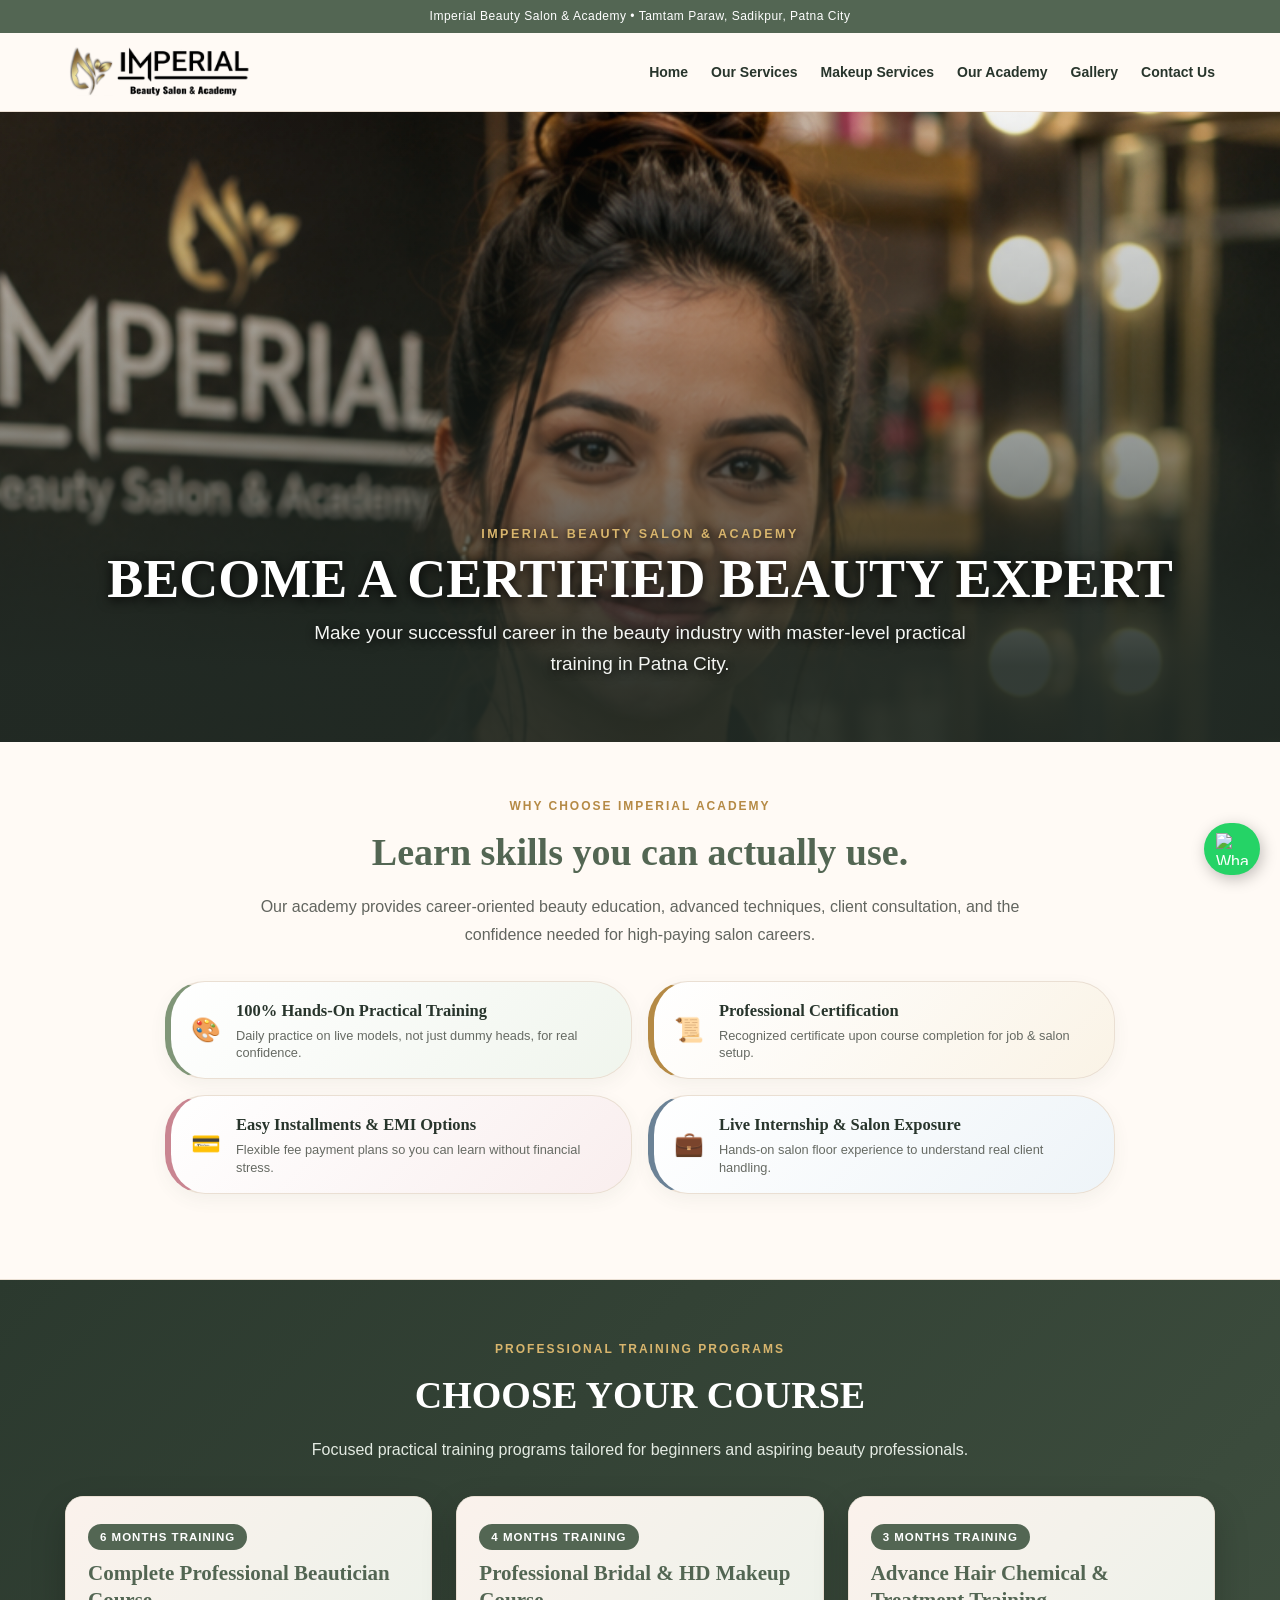
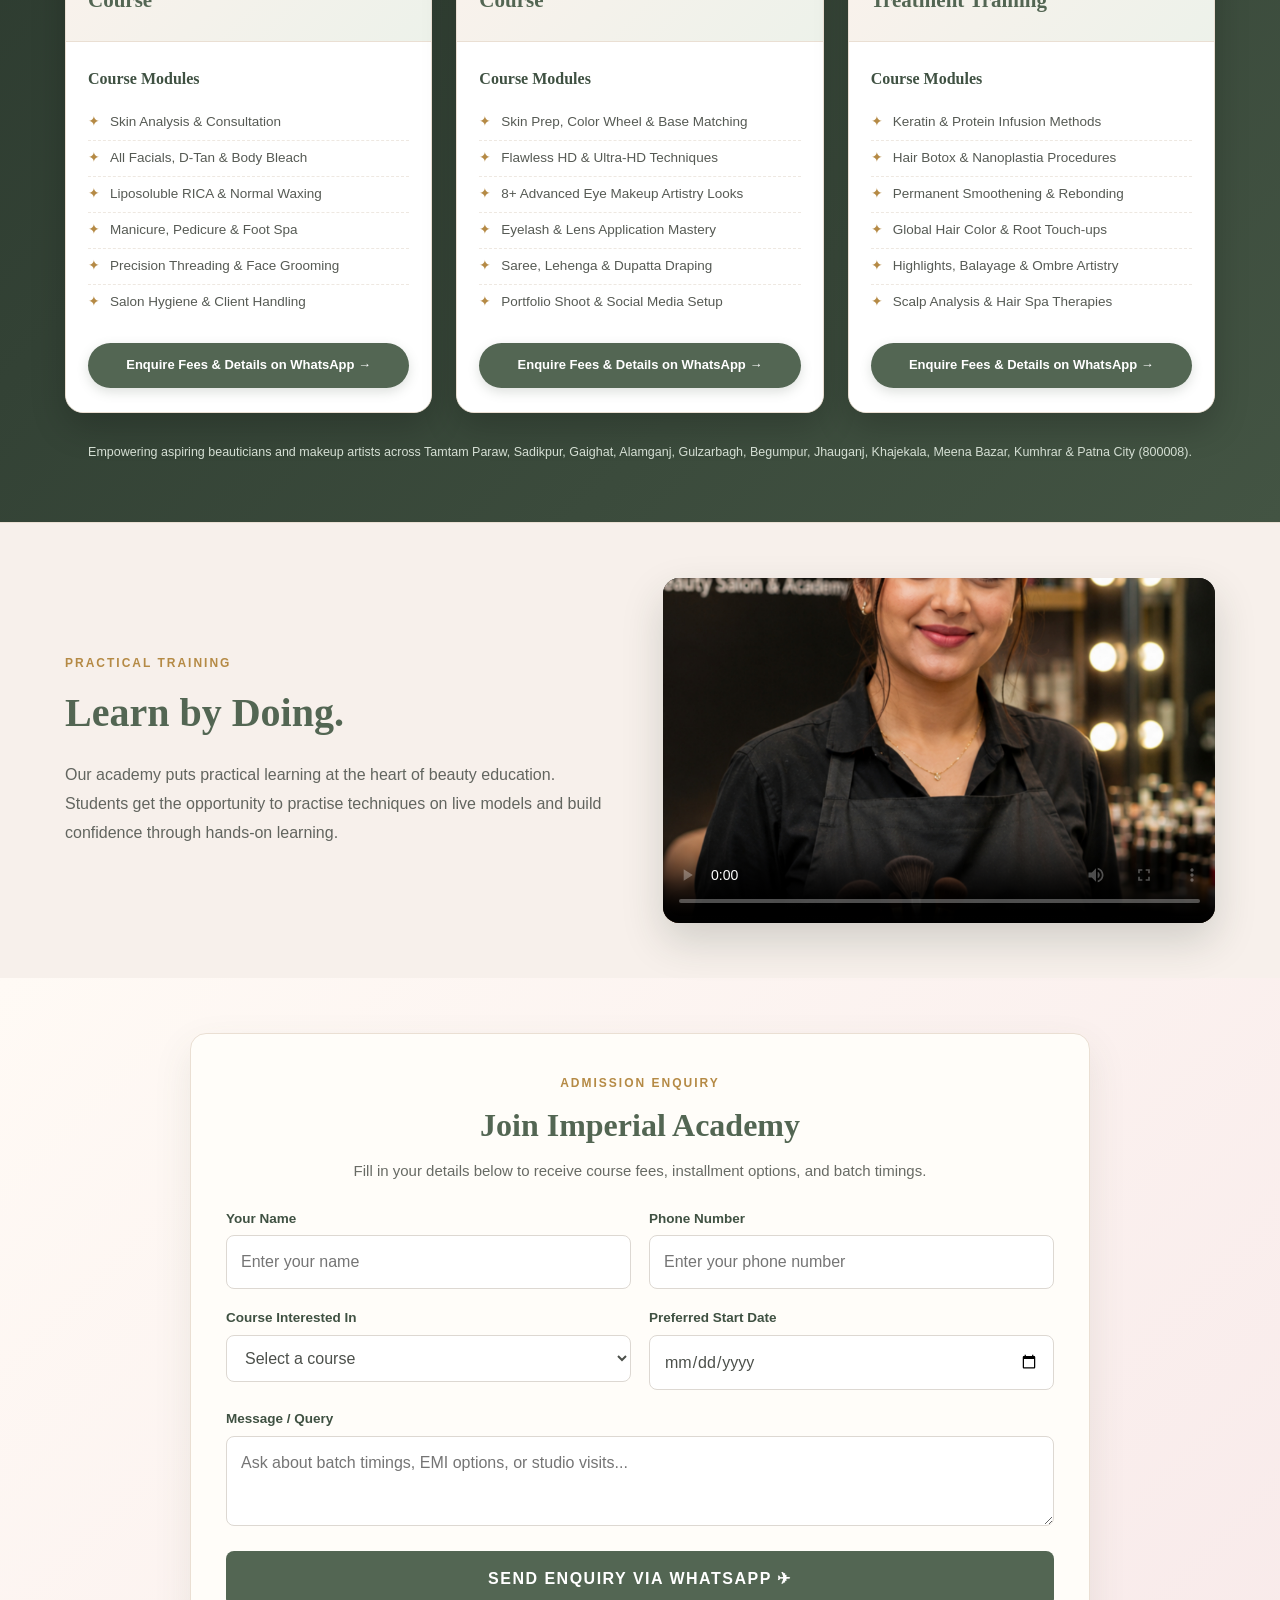
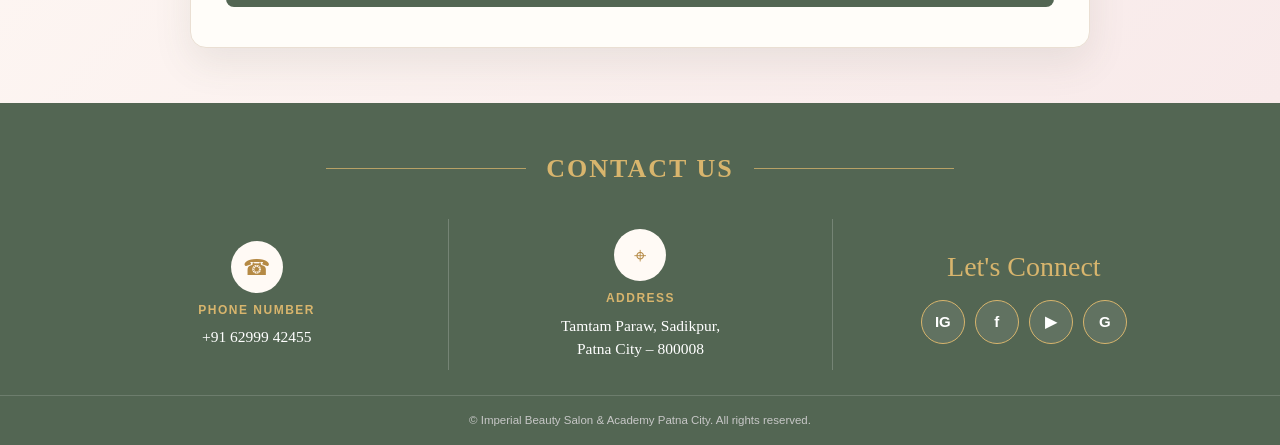
==== commit 990e66a8: "Add files via upload" ====
--- a/academy.html
+++ b/academy.html
@@ -4,10 +4,10 @@
 <meta charset="utf-8">
 <meta name="viewport" content="width=device-width,initial-scale=1">
 
-<!-- SEO PRIMARY META TAGS (ACADEMY & BEAUTY COURSES IN PATNA CITY) -->
-<title>Best Beautician & Makeup Academy in Patna City | Professional Beauty Training</title>
-<meta name="description" content="Join Imperial Beauty Salon & Academy at Tamtam Paraw, Sadikpur, Patna City. Practical training for 6-Month Beautician Course, 4-Month Professional Makeup Course & 3-Month Hair Chemical Training. Serving students from Patna City, Gaighat, Alamganj, Gulzarbagh & across Bihar.">
-<meta name="keywords" content="Beautician course Patna City, Beauty parlour training Sadikpur, Makeup academy in Patna, Professional bridal makeup course Patna, Hair chemical training Patna, Keratin course Patna, Beautician training near Gaighat, Parlour course Gulzarbagh, Beauty training institute Patna">
+<!-- SEO PRIMARY META TAGS (ACADEMY & BEAUTY COURSES FOCUS IN PATNA CITY) -->
+<title>Best Beautician & Makeup Academy in Patna City | Certified Beauty Courses</title>
+<meta name="description" content="Become a certified beauty expert at Imperial Beauty Salon & Academy, Tamtam Paraw, Sadikpur, Patna City. Hands-on training with EMI options & internship for 6-Month Beautician, 4-Month Makeup & 3-Month Hair Chemical Courses.">
+<meta name="keywords" content="Beautician course Patna City, Beauty parlour training Sadikpur, Makeup academy in Patna, Professional bridal makeup course Patna, Hair chemical training Patna, Keratin course Patna, Beautician training near Gaighat, Parlour course Gulzarbagh, Beauty training institute Patna, Beautician course with EMI Patna">
 <meta name="robots" content="index, follow">
 <link rel="canonical" href="https://imperialsalonacademy.in/academy.html">
 
@@ -20,8 +20,8 @@
 <!-- OPEN GRAPH / SOCIAL MEDIA META TAGS -->
 <meta property="og:type" content="website">
 <meta property="og:url" content="https://imperialsalonacademy.in/academy.html">
-<meta property="og:title" content="Professional Beauty & Makeup Courses in Patna City | Imperial Academy">
-<meta property="og:description" content="Learn master artistry with 100% practical training on live models. 6-Month Beautician, 4-Month Makeup & 3-Month Hair Chemical Courses.">
+<meta property="og:title" content="Become a Certified Beauty Expert | Imperial Academy Patna City">
+<meta property="og:description" content="100% Practical Training on live models, Certification, EMI options & Internship. 6-Month Beautician, 4-Month Makeup & 3-Month Hair Chemical Courses.">
 <meta property="og:image" content="https://imperialsalonacademy.in/images/logo.png">
 
 <!-- GOOGLE COURSE & EDUCATIONAL ORGANIZATION SCHEMA (JSON-LD) -->
@@ -64,7 +64,7 @@
       {
         "@type": "Course",
         "name": "Complete Professional Beautician Course",
-        "description": "6 Months comprehensive practical beautician training covering skin care, facials, waxing, manicure, pedicure, and salon management.",
+        "description": "6 Months comprehensive practical beautician training covering skin care, facials, waxing, manicure, pedicure, and salon management with internship support.",
         "provider": {
           "@type": "EducationalOrganization",
           "name": "Imperial Beauty Salon & Academy"
@@ -73,7 +73,7 @@
       {
         "@type": "Course",
         "name": "Professional Bridal & HD Makeup Course",
-        "description": "4 Months advanced makeup training covering basic to bridal looks, HD techniques, eye artistry, and live model practice.",
+        "description": "4 Months advanced makeup training covering basic to bridal looks, HD techniques, eye artistry, and live model portfolio practice.",
         "provider": {
           "@type": "EducationalOrganization",
           "name": "Imperial Beauty Salon & Academy"
@@ -218,13 +218,12 @@
 }
 
 /* =========================================================
-   HERO SECTION (USING IMAGES/ACADEMY-HERO.JPG)
+   HERO SECTION (PERFECT VISIBILITY FOR FACE & BRUSHES)
 ========================================================= */
 .academy-hero {
   position: relative;
-  min-height: 560px;
-  display: flex;
-  align-items: center;
+  min-height: 520px;
+  height: 70vh;
   overflow: hidden;
   background: #252e27;
 }
@@ -235,71 +234,69 @@
   width: 100%;
   height: 100%;
   object-fit: cover;
-  object-position: center 20%;
+  object-position: center 8%; /* Keeps model's face & makeup brushes in full focus */
 }
 
 .academy-hero:after {
   content: "";
   position: absolute;
   inset: 0;
-  background: linear-gradient(90deg, rgba(34,43,37,0.85) 0%, rgba(34,43,37,0.55) 55%, rgba(34,43,37,0.25) 100%);
+  background: linear-gradient(
+    180deg, 
+    rgba(34, 43, 37, 0.05) 0%, 
+    rgba(34, 43, 37, 0.45) 50%, 
+    rgba(34, 43, 37, 0.92) 88%
+  );
 }
 
 .academy-hero .container {
-  position: relative;
-  z-index: 2;
+  position: absolute;
+  bottom: 10%;
+  left: 50%;
+  transform: translateX(-50%);
+  z-index: 5;
+  width: min(1150px, 92%);
+  text-align: center;
 }
 
 .academy-hero .eyebrow {
   color: var(--gold-light);
-  font-size: 13px;
-  letter-spacing: 2px;
+  font-size: 12.5px;
   font-weight: 700;
+  letter-spacing: 2.5px;
   text-transform: uppercase;
+  display: block;
+  margin-bottom: 4px;
+  text-shadow: 0 2px 6px rgba(0,0,0,0.8);
 }
 
 .academy-hero h1 {
   color: #fff;
-  max-width: 720px;
   font-family: Georgia, serif;
-  font-size: clamp(38px, 6vw, 68px);
-  line-height: 1.08;
-  margin: 10px 0 16px;
+  font-size: clamp(26px, 4.5vw, 54px);
+  line-height: 1.15;
+  margin: 4px 0 8px;
+  text-shadow: 0 3px 12px rgba(0,0,0,0.9);
 }
 
 .academy-hero p {
-  color: #f1f4f0;
-  font-size: clamp(16px, 2vw, 22px);
-  max-width: 580px;
-  margin: 0 0 24px;
-}
-
-.btn-hero-cta {
-  display: inline-block;
-  background: var(--gold-light);
-  color: var(--dark);
-  font-size: 14.5px;
-  font-weight: 700;
-  padding: 12px 28px;
-  border-radius: 30px;
-  box-shadow: 0 6px 18px rgba(0,0,0,0.2);
-  transition: .25s ease;
-}
-
-.btn-hero-cta:hover {
-  background: var(--gold);
-  color: #fff;
+  color: #f3f5f2;
+  font-size: clamp(14px, 1.8vw, 19px);
+  font-weight: 500;
+  max-width: 680px;
+  margin: 0 auto;
+  text-shadow: 0 2px 8px rgba(0,0,0,0.9);
 }
 
 /* =========================================================
-   WHY CHOOSE US / FEATURES
+   HIGHLIGHTS SECTION (4 ROUNDED STRIPS STYLE)
 ========================================================= */
-.section { padding: 60px 0; }
+.section { padding: 55px 0; }
 
 .academy-intro {
   text-align: center;
   max-width: 820px;
-  margin: 0 auto 40px;
+  margin: 0 auto 32px;
 }
 
 .academy-intro .eyebrow {
@@ -313,61 +310,88 @@
 .academy-intro h2 {
   font-family: Georgia, serif;
   color: var(--sage-dark);
-  font-size: clamp(28px, 4vw, 40px);
-  margin: 6px 0 12px;
+  font-size: clamp(28px, 4vw, 38px);
+  margin: 6px 0 10px;
 }
 
 .academy-intro p {
   font-size: 16px;
-  line-height: 1.8;
+  line-height: 1.75;
   color: #62655f;
 }
 
-.why-grid {
+.highlights-strips-grid {
   display: grid;
-  grid-template-columns: repeat(4, 1fr);
-  gap: 20px;
-}
-
-.why-card {
-  background: #fffdf9;
-  border: 1px solid var(--line);
-  border-radius: 14px;
-  padding: 30px 22px;
-  text-align: center;
-  box-shadow: 0 10px 28px rgba(75,85,70,.07);
-}
-
-.why-icon {
-  width: 62px;
-  height: 62px;
-  margin: 0 auto 16px;
-  border-radius: 50%;
+  grid-template-columns: repeat(2, 1fr);
+  gap: 16px;
+  max-width: 950px;
+  margin: 0 auto 30px;
+}
+
+.highlight-strip-card {
   display: flex;
   align-items: center;
-  justify-content: center;
-  background: #f7e8e6;
-  color: var(--gold);
+  gap: 15px;
+  padding: 16px 20px;
+  border-radius: 40px;
+  background: #ffffff;
+  border: 1px solid var(--line);
+  box-shadow: 0 6px 18px rgba(75,85,70,0.06);
+  transition: transform 0.25s ease;
+}
+
+.highlight-strip-card:hover {
+  transform: translateY(-2px);
+  border-color: var(--gold-light);
+}
+
+.highlight-strip-card:nth-child(1) { border-left: 6px solid #809678; background: linear-gradient(135deg, #ffffff, #f0f5ed); }
+.highlight-strip-card:nth-child(2) { border-left: 6px solid #b58a45; background: linear-gradient(135deg, #ffffff, #faf3e6); }
+.highlight-strip-card:nth-child(3) { border-left: 6px solid #c98591; background: linear-gradient(135deg, #ffffff, #f9eeee); }
+.highlight-strip-card:nth-child(4) { border-left: 6px solid #6b8296; background: linear-gradient(135deg, #ffffff, #eef4f8); }
+
+.highlight-strip-icon {
   font-size: 24px;
-}
-
-.why-card h3 {
+  flex-shrink: 0;
+}
+
+.highlight-strip-content h3 {
   font-family: Georgia, serif;
-  color: var(--sage-dark);
-  font-size: 20px;
-  margin-bottom: 8px;
-}
-
-.why-card p {
-  color: #666861;
-  font-size: 14px;
-  line-height: 1.6;
+  font-size: 16.5px;
+  color: var(--dark);
+  margin-bottom: 2px;
+}
+
+.highlight-strip-content p {
+  font-size: 12.8px;
+  color: #666a63;
+  line-height: 1.4;
   margin: 0;
 }
 
 /* =========================================================
-   COURSES GRID (3 FOCUSED PROGRAMS)
+   COURSES SECTION (DEEP SAGE GREEN LUXURY BACKGROUND)
 ========================================================= */
+.courses-green-section {
+  background: linear-gradient(135deg, #2b392e, #435443);
+  color: #ffffff;
+  padding: 60px 0;
+  border-top: 1px solid var(--line);
+  border-bottom: 1px solid var(--line);
+}
+
+.courses-green-section .academy-intro .eyebrow {
+  color: var(--gold-light);
+}
+
+.courses-green-section .academy-intro h2 {
+  color: #ffffff;
+}
+
+.courses-green-section .academy-intro p {
+  color: #e3eae2;
+}
+
 .course-grid {
   display: grid;
   grid-template-columns: repeat(3, 1fr);
@@ -377,9 +401,9 @@
 .course-card {
   background: #fffdf9;
   border: 1px solid var(--line);
-  border-radius: 16px;
+  border-radius: 18px;
   overflow: hidden;
-  box-shadow: 0 12px 30px rgba(75,85,70,.08);
+  box-shadow: 0 14px 35px rgba(0,0,0,0.2);
   display: flex;
   flex-direction: column;
   justify-content: space-between;
@@ -391,8 +415,8 @@
 }
 
 .course-head {
-  padding: 26px 24px;
-  background: linear-gradient(135deg, #f9e9e8, #eef2eb);
+  padding: 26px 22px;
+  background: linear-gradient(135deg, #fbf2ec, #edf2ea);
   border-bottom: 1px solid var(--line);
 }
 
@@ -403,8 +427,8 @@
   font-size: 11.5px;
   font-weight: 700;
   letter-spacing: 1px;
-  padding: 4px 10px;
-  border-radius: 12px;
+  padding: 4px 12px;
+  border-radius: 14px;
   text-transform: uppercase;
   margin-bottom: 10px;
 }
@@ -412,24 +436,25 @@
 .course-head h3 {
   color: var(--sage-dark);
   font-family: Georgia, serif;
-  font-size: 22px;
+  font-size: 21px;
   line-height: 1.3;
   margin: 0;
 }
 
 .course-body {
-  padding: 24px;
+  padding: 24px 22px;
   display: flex;
   flex-direction: column;
   justify-content: space-between;
   flex: 1;
+  background: #ffffff;
 }
 
 .course-body h4 {
   color: #3f5142;
   font-family: Georgia, serif;
   margin: 0 0 14px;
-  font-size: 16.5px;
+  font-size: 16px;
 }
 
 .course-list {
@@ -464,11 +489,12 @@
   text-align: center;
   background: var(--sage-dark);
   color: #fff;
-  padding: 12px 15px;
+  padding: 12px 16px;
   border-radius: 25px;
   font-weight: 700;
   font-size: 13px;
   transition: .2s ease;
+  box-shadow: 0 4px 12px rgba(83,102,83,0.2);
 }
 
 .btn-course-enquire:hover {
@@ -546,7 +572,7 @@
   background: #fffdf9;
   border: 1px solid var(--line);
   border-radius: 16px;
-  padding: 42px;
+  padding: 40px 35px;
   box-shadow: 0 15px 38px rgba(75,85,70,.1);
 }
 
@@ -608,7 +634,7 @@
 }
 
 .academy-form textarea {
-  min-height: 100px;
+  min-height: 90px;
   resize: vertical;
 }
 
@@ -767,41 +793,43 @@
 
 /* RESPONSIVE */
 @media(max-width:900px){
-  .why-grid{grid-template-columns:1fr 1fr}
-  .course-grid{grid-template-columns:1fr}
-  .training-wrap{grid-template-columns:1fr}
-  .mobile-menu{display:block}
-  .nav-links{
-    display:none;
-    position:absolute;
-    top:78px;
-    left:0;
-    right:0;
-    background:var(--cream);
-    padding:20px;
-    flex-direction:column;
-    align-items:stretch;
-    border-bottom:1px solid var(--line);
-    box-shadow:0 10px 20px rgba(0,0,0,.08);
-    text-align:center;
+  .highlights-strips-grid { grid-template-columns: 1fr; }
+  .course-grid { grid-template-columns: 1fr; max-width: 550px; margin: 0 auto; }
+  .training-wrap { grid-template-columns: 1fr; }
+  .mobile-menu { display: block; }
+  .nav-links {
+    display: none;
+    position: absolute;
+    top: 78px;
+    left: 0;
+    right: 0;
+    background: var(--cream);
+    padding: 20px;
+    flex-direction: column;
+    align-items: stretch;
+    border-bottom: 1px solid var(--line);
+    box-shadow: 0 10px 20px rgba(0,0,0,.08);
+    text-align: center;
   }
-  .nav-links.open{display:flex}
-  .contact-columns-academy{grid-template-columns:1fr}
-  .contact-column-academy{padding:20px 15px;min-height:auto}
-  .contact-column-academy+.contact-column-academy{border-left:0;border-top:1px solid rgba(255,255,255,.2)}
+  .nav-links.open { display: flex; }
+  .contact-columns-academy { grid-template-columns: 1fr; }
+  .contact-column-academy { padding: 20px 15px; min-height: auto; }
+  .contact-column-academy+.contact-column-academy { border-left: 0; border-top: 1px solid rgba(255,255,255,.2); }
 }
 
 @media(max-width:700px){
-  .brand-logo{width:155px;height:50px}
-  .academy-hero{min-height:480px}
-  .academy-hero h1{font-size:36px}
-  .why-grid{grid-template-columns:1fr}
-  .academy-form-card{padding:28px 20px}
-  .academy-form{grid-template-columns:1fr}
-  .academy-form .full,.academy-form button{grid-column:auto}
+  .brand-logo { width: 155px; height: 50px; }
+  .academy-hero { min-height: 480px; height: 65vh; }
+  .academy-hero .container { bottom: 12%; }
+  .academy-hero h1 { font-size: 24px; line-height: 1.2; }
+  .academy-hero p { font-size: 13.5px; }
+  .academy-form-card { padding: 28px 18px; }
+  .academy-form { grid-template-columns: 1fr; }
+  .academy-form .full, .academy-form button { grid-column: auto; }
 }
 </style>
 </head>
+
 <body>
 
 <!-- TOP BAR -->
@@ -827,57 +855,74 @@
   </div>
 </header>
 
-<!-- HERO SECTION -->
+<!-- HERO SECTION (TEXT POSITIONED AT BOTTOM OVER APRON TO SHOW FACE & BRUSHES) -->
 <section class="academy-hero">
   <img src="images/academy-hero.jpg" alt="Best Beautician & Makeup Academy in Patna City">
   <div class="container">
-    <div class="eyebrow">Imperial Beauty Academy</div>
-    <h1>LEARN. PRACTICE. GROW.</h1>
-    <p>Build your career in the beauty & bridal industry with 100% hands-on practical training.</p>
-    <a href="#academyCourses" class="btn-hero-cta">View Professional Courses →</a>
+    <span class="eyebrow">Imperial Beauty Salon & Academy</span>
+    <h1>BECOME A CERTIFIED BEAUTY EXPERT</h1>
+    <p>Make your successful career in the beauty industry with master-level practical training in Patna City.</p>
   </div>
 </section>
 
-<!-- WHY CHOOSE US -->
+<!-- HIGHLIGHTS SECTION (4 ROUNDED STRIPS) -->
 <section class="section">
   <div class="container">
     <div class="academy-intro">
-      <div class="eyebrow">Why Choose Us</div>
+      <div class="eyebrow">Why Choose Imperial Academy</div>
       <h2>Learn skills you can actually use.</h2>
-      <p>Our academy focuses on practical beauty education, advanced techniques, client consultation, and building professional confidence for real salon careers.</p>
+      <p>Our academy provides career-oriented beauty education, advanced techniques, client consultation, and the confidence needed for high-paying salon careers.</p>
     </div>
-    <div class="why-grid">
-      <article class="why-card">
-        <div class="why-icon">✓</div>
-        <h3>Certification</h3>
-        <p>Recognized professional certificate upon successful course completion.</p>
-      </article>
-      <article class="why-card">
-        <div class="why-icon">✦</div>
-        <h3>100% Practical Training</h3>
-        <p>Hands-on practice on live models to build real-world confidence.</p>
-      </article>
-      <article class="why-card">
-        <div class="why-icon">✧</div>
-        <h3>Master Techniques</h3>
-        <p>Learn advanced international styling & flawless makeup methods.</p>
-      </article>
-      <article class="why-card">
-        <div class="why-icon">◇</div>
-        <h3>Career & Freelance Setup</h3>
-        <p>Guidance on social media setup, pricing, and client acquisition.</p>
-      </article>
+    
+    <div class="highlights-strips-grid">
+      
+      <!-- STRIP 1 -->
+      <div class="highlight-strip-card">
+        <span class="highlight-strip-icon">🎨</span>
+        <div class="highlight-strip-content">
+          <h3>100% Hands-On Practical Training</h3>
+          <p>Daily practice on live models, not just dummy heads, for real confidence.</p>
+        </div>
+      </div>
+
+      <!-- STRIP 2 -->
+      <div class="highlight-strip-card">
+        <span class="highlight-strip-icon">📜</span>
+        <div class="highlight-strip-content">
+          <h3>Professional Certification</h3>
+          <p>Recognized certificate upon course completion for job & salon setup.</p>
+        </div>
+      </div>
+
+      <!-- STRIP 3 -->
+      <div class="highlight-strip-card">
+        <span class="highlight-strip-icon">💳</span>
+        <div class="highlight-strip-content">
+          <h3>Easy Installments & EMI Options</h3>
+          <p>Flexible fee payment plans so you can learn without financial stress.</p>
+        </div>
+      </div>
+
+      <!-- STRIP 4 -->
+      <div class="highlight-strip-card">
+        <span class="highlight-strip-icon">💼</span>
+        <div class="highlight-strip-content">
+          <h3>Live Internship & Salon Exposure</h3>
+          <p>Hands-on salon floor experience to understand real client handling.</p>
+        </div>
+      </div>
+
     </div>
   </div>
 </section>
 
-<!-- COURSES SECTION -->
-<section class="section" id="academyCourses" style="background:#fbf5f0">
+<!-- COURSES SECTION (THEME GREEN BACKGROUND) -->
+<section class="courses-green-section" id="academyCourses">
   <div class="container">
     <div class="academy-intro">
-      <div class="eyebrow">Professional Training</div>
-      <h2>Build skills for your beauty career.</h2>
-      <p>Focused practical training programs tailored for beginners and aspiring professionals.</p>
+      <div class="eyebrow">Professional Training Programs</div>
+      <h2>CHOOSE YOUR COURSE</h2>
+      <p>Focused practical training programs tailored for beginners and aspiring beauty professionals.</p>
     </div>
     
     <div class="course-grid">
@@ -951,7 +996,7 @@
     </div>
 
     <!-- LOCAL SEO FOOTER REACH -->
-    <p class="academy-seo-text">
+    <p class="academy-seo-text" style="color:#d5dfd4;">
       Empowering aspiring beauticians and makeup artists across Tamtam Paraw, Sadikpur, Gaighat, Alamganj, Gulzarbagh, Begumpur, Jhauganj, Khajekala, Meena Bazar, Kumhrar & Patna City (800008).
     </p>
 
@@ -982,9 +1027,9 @@
   <div class="container">
     <div class="academy-form-card">
       <div class="academy-form-heading">
-        <div class="eyebrow">Course Enquiry</div>
+        <div class="eyebrow">Admission Enquiry</div>
         <h2>Join Imperial Academy</h2>
-        <p>Tell us about the course you are interested in, and we will share batch timings and details.</p>
+        <p>Fill in your details below to receive course fees, installment options, and batch timings.</p>
       </div>
       <form class="academy-form" id="academyForm">
         <div>
@@ -1010,7 +1055,7 @@
         </div>
         <div class="full">
           <label for="academyMessage">Message / Query</label>
-          <textarea id="academyMessage" placeholder="Ask about batch timings, syllabus, or studio visits..."></textarea>
+          <textarea id="academyMessage" placeholder="Ask about batch timings, EMI options, or studio visits..."></textarea>
         </div>
         <button type="submit">SEND ENQUIRY VIA WHATSAPP ✈</button>
       </form>
@@ -1109,7 +1154,7 @@
 Phone: ${phone}
 Course Interested In: ${course}
 Preferred Start Date: ${formattedDate}
-Message: ${message || "Please share syllabus and fee details."}`;
+Message: ${message || "Please share batch timings, EMI options, and fee details."}`;
 
   window.open("https://wa.me/916299942455?text=" + encodeURIComponent(text), "_blank");
 });
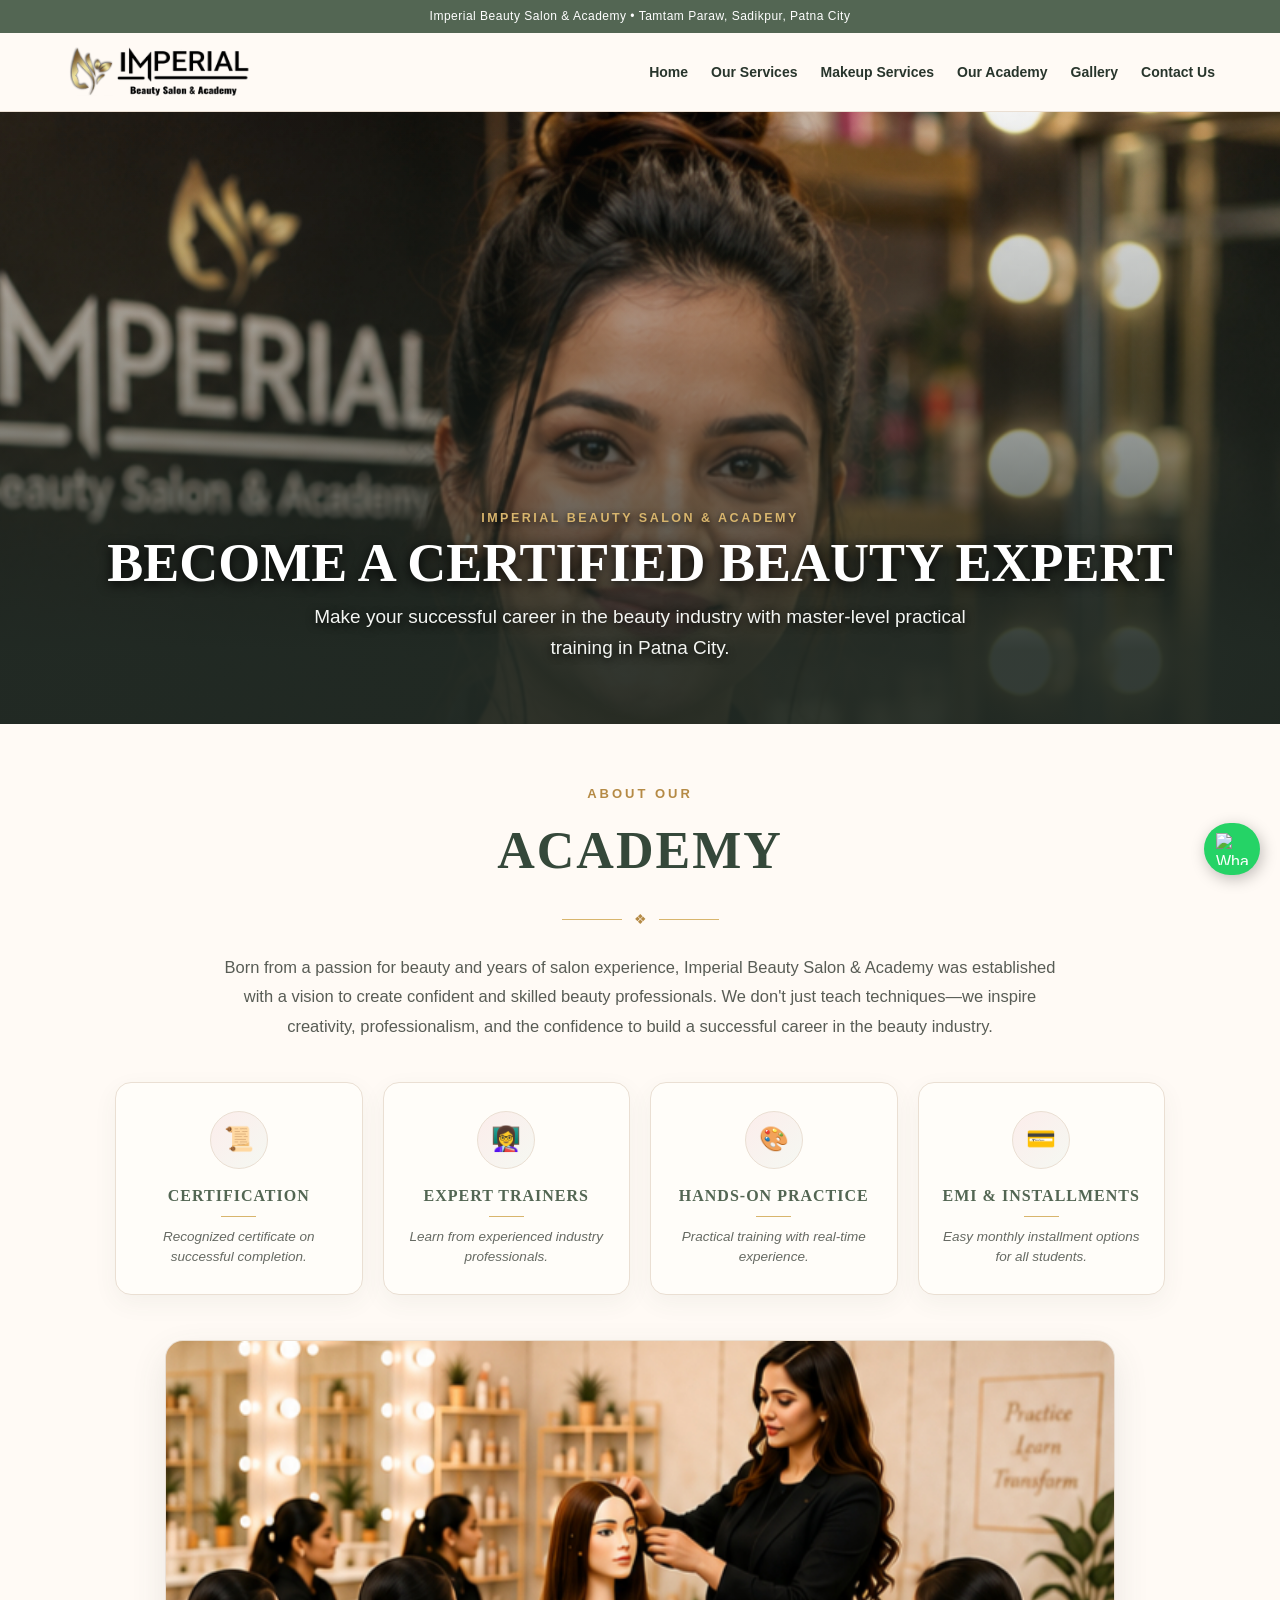
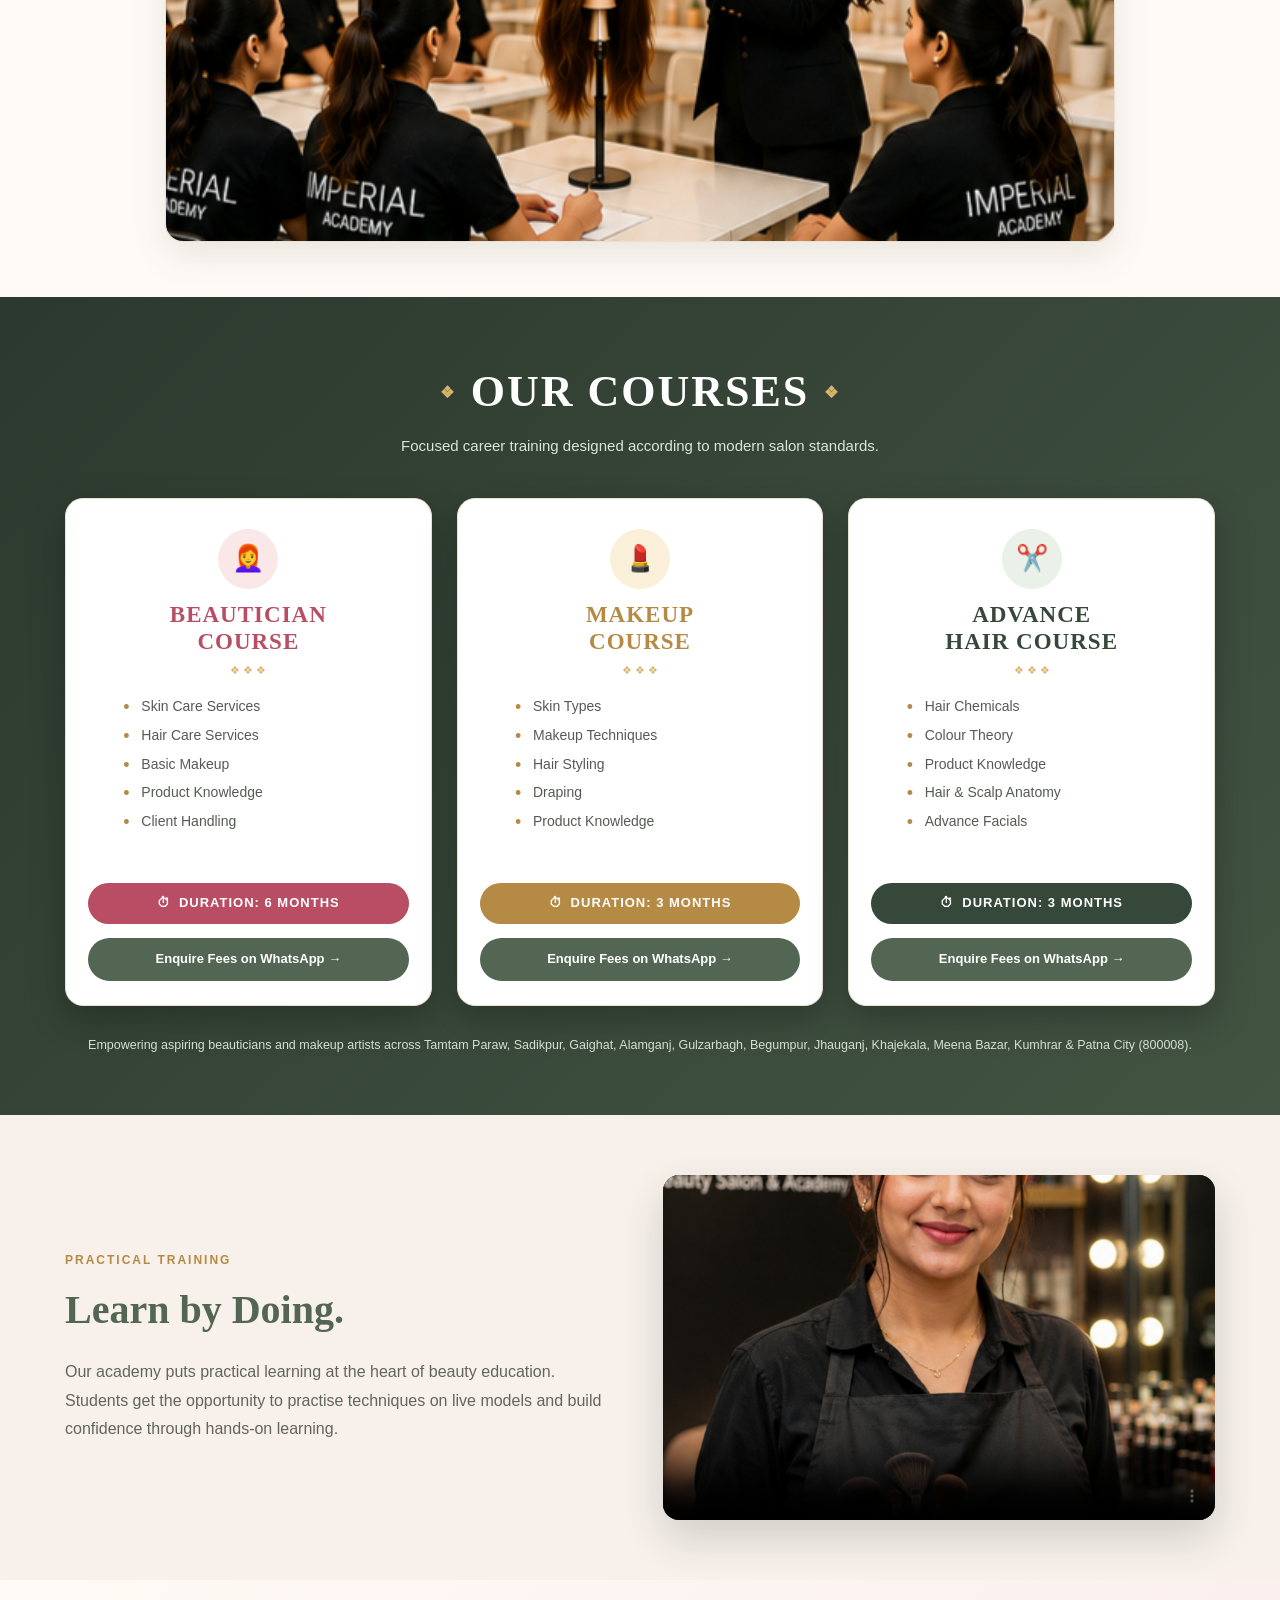
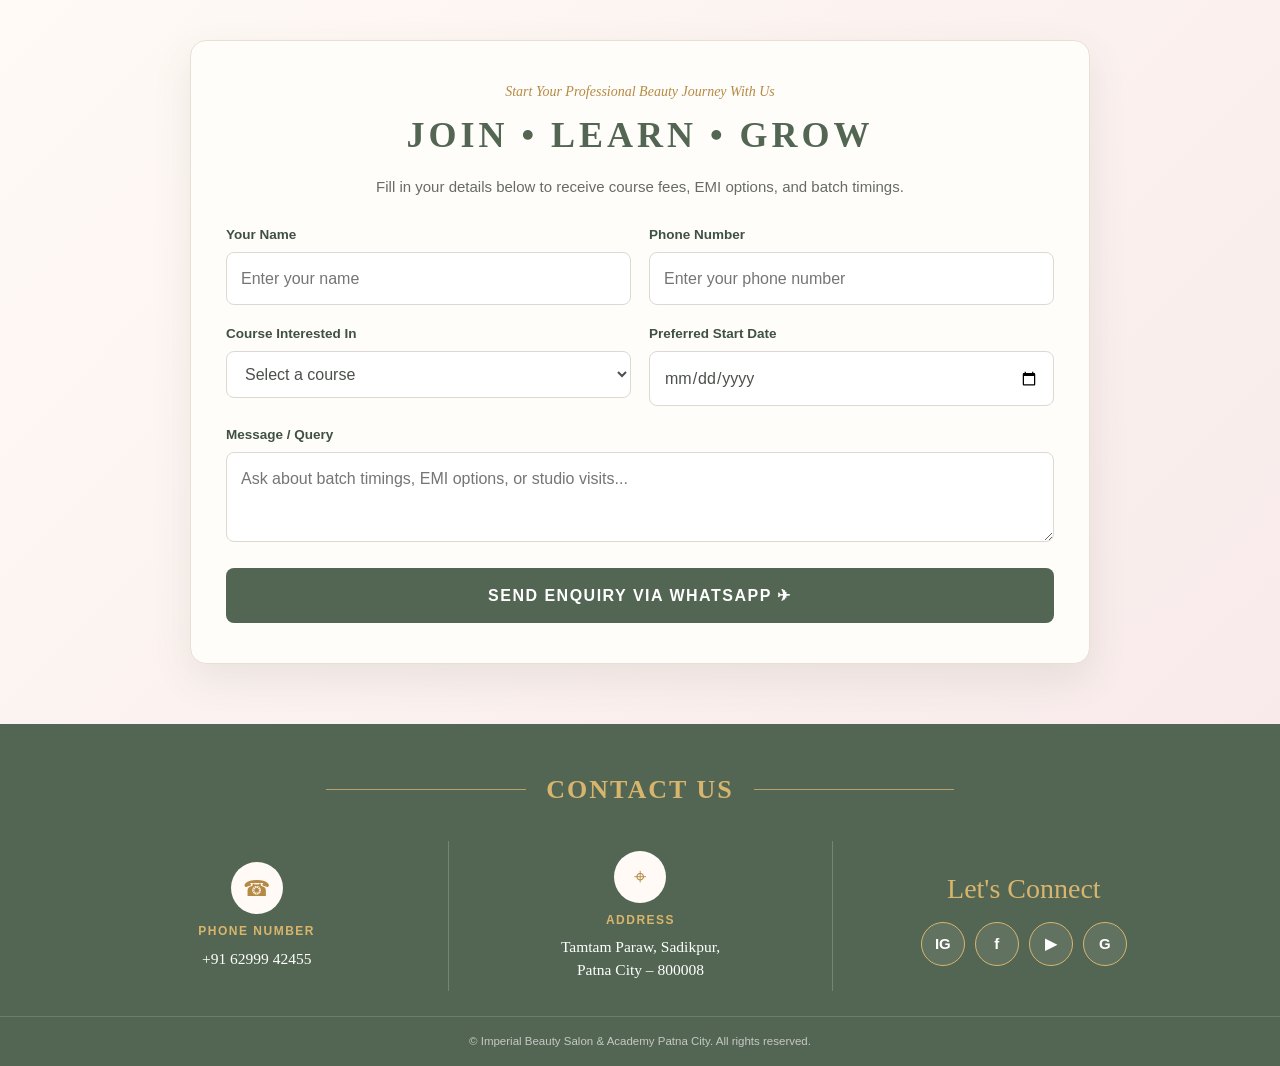
==== commit f1996d9a: "Add files via upload" ====
--- a/academy.html
+++ b/academy.html
@@ -6,8 +6,8 @@
 
 <!-- SEO PRIMARY META TAGS (ACADEMY & BEAUTY COURSES FOCUS IN PATNA CITY) -->
 <title>Best Beautician & Makeup Academy in Patna City | Certified Beauty Courses</title>
-<meta name="description" content="Become a certified beauty expert at Imperial Beauty Salon & Academy, Tamtam Paraw, Sadikpur, Patna City. Hands-on training with EMI options & internship for 6-Month Beautician, 4-Month Makeup & 3-Month Hair Chemical Courses.">
-<meta name="keywords" content="Beautician course Patna City, Beauty parlour training Sadikpur, Makeup academy in Patna, Professional bridal makeup course Patna, Hair chemical training Patna, Keratin course Patna, Beautician training near Gaighat, Parlour course Gulzarbagh, Beauty training institute Patna, Beautician course with EMI Patna">
+<meta name="description" content="Official Academy of Imperial Beauty Salon & Academy at Tamtam Paraw, Sadikpur, Patna City. Learn Beautician Course (6 Months), Makeup Course (3 Months) & Advance Hair Course (3 Months) with live training, EMI options & certification. Serving candidates across Patna City, Gaighat, Alamganj & Gulzarbagh.">
+<meta name="keywords" content="Beautician course Patna City, Beauty parlour training Sadikpur, Makeup academy in Patna, Professional makeup course Patna, Hair chemical course Patna, Beautician training near Gaighat, Parlour course Gulzarbagh, Beauty training institute Patna, Beautician course with EMI Patna">
 <meta name="robots" content="index, follow">
 <link rel="canonical" href="https://imperialsalonacademy.in/academy.html">
 
@@ -20,8 +20,8 @@
 <!-- OPEN GRAPH / SOCIAL MEDIA META TAGS -->
 <meta property="og:type" content="website">
 <meta property="og:url" content="https://imperialsalonacademy.in/academy.html">
-<meta property="og:title" content="Become a Certified Beauty Expert | Imperial Academy Patna City">
-<meta property="og:description" content="100% Practical Training on live models, Certification, EMI options & Internship. 6-Month Beautician, 4-Month Makeup & 3-Month Hair Chemical Courses.">
+<meta property="og:title" content="About Our Academy | Imperial Beauty Salon & Academy Patna City">
+<meta property="og:description" content="Practical training with real-time experience. 6-Month Beautician Course, 3-Month Makeup Course & 3-Month Advance Hair Course with EMI options.">
 <meta property="og:image" content="https://imperialsalonacademy.in/images/logo.png">
 
 <!-- GOOGLE COURSE & EDUCATIONAL ORGANIZATION SCHEMA (JSON-LD) -->
@@ -63,8 +63,9 @@
     "itemListElement": [
       {
         "@type": "Course",
-        "name": "Complete Professional Beautician Course",
-        "description": "6 Months comprehensive practical beautician training covering skin care, facials, waxing, manicure, pedicure, and salon management with internship support.",
+        "name": "Beautician Course",
+        "timeRequired": "P6M",
+        "description": "6 Months comprehensive training: Skin Care Services, Hair Care Services, Basic Makeup, Product Knowledge, Client Handling.",
         "provider": {
           "@type": "EducationalOrganization",
           "name": "Imperial Beauty Salon & Academy"
@@ -72,8 +73,9 @@
       },
       {
         "@type": "Course",
-        "name": "Professional Bridal & HD Makeup Course",
-        "description": "4 Months advanced makeup training covering basic to bridal looks, HD techniques, eye artistry, and live model portfolio practice.",
+        "name": "Makeup Course",
+        "timeRequired": "P3M",
+        "description": "3 Months professional training: Skin Types, Makeup Techniques, Hair Styling, Draping, Product Knowledge.",
         "provider": {
           "@type": "EducationalOrganization",
           "name": "Imperial Beauty Salon & Academy"
@@ -81,8 +83,9 @@
       },
       {
         "@type": "Course",
-        "name": "Advance Hair Chemical & Treatment Training",
-        "description": "3 Months specialized hair mastery in Keratin, Botox, Nanoplastia, Smoothening, and advanced hair color techniques.",
+        "name": "Advance Hair Course",
+        "timeRequired": "P3M",
+        "description": "3 Months advanced training: Hair Chemicals, Colour Theory, Product Knowledge, Hair & Scalp Anatomy, Advance Facials.",
         "provider": {
           "@type": "EducationalOrganization",
           "name": "Imperial Beauty Salon & Academy"
@@ -218,12 +221,12 @@
 }
 
 /* =========================================================
-   HERO SECTION (PERFECT VISIBILITY FOR FACE & BRUSHES)
+   1. HERO SECTION
 ========================================================= */
 .academy-hero {
   position: relative;
   min-height: 520px;
-  height: 70vh;
+  height: 68vh;
   overflow: hidden;
   background: #252e27;
 }
@@ -234,7 +237,7 @@
   width: 100%;
   height: 100%;
   object-fit: cover;
-  object-position: center 8%; /* Keeps model's face & makeup brushes in full focus */
+  object-position: center 8%;
 }
 
 .academy-hero:after {
@@ -289,223 +292,320 @@
 }
 
 /* =========================================================
-   HIGHLIGHTS SECTION (4 ROUNDED STRIPS STYLE)
+   2. ABOUT US & 3. HIGHLIGHTS & 4. TRAINING IMAGE
 ========================================================= */
-.section { padding: 55px 0; }
-
-.academy-intro {
+.about-academy-section {
+  padding: 60px 0 55px;
+  background: #fffaf5;
   text-align: center;
-  max-width: 820px;
-  margin: 0 auto 32px;
-}
-
-.academy-intro .eyebrow {
+}
+
+.about-academy-box {
+  max-width: 860px;
+  margin: 0 auto 40px;
+}
+
+.about-academy-box .eyebrow {
   color: var(--gold);
-  font-size: 12px;
-  letter-spacing: 2px;
+  font-size: 13px;
+  letter-spacing: 3px;
   font-weight: 700;
   text-transform: uppercase;
-}
-
-.academy-intro h2 {
+  display: block;
+}
+
+.about-academy-box h2 {
+  font-family: Georgia, serif;
+  color: var(--sage-deep);
+  font-size: clamp(34px, 5vw, 52px);
+  letter-spacing: 2px;
+  margin: 4px 0 16px;
+}
+
+.about-academy-box .ornament-line {
+  display: flex;
+  align-items: center;
+  justify-content: center;
+  gap: 12px;
+  margin-bottom: 22px;
+}
+
+.about-academy-box .ornament-line:before,
+.about-academy-box .ornament-line:after {
+  content: "";
+  height: 1px;
+  width: 60px;
+  background: var(--gold-light);
+}
+
+.about-academy-box .ornament-line span {
+  color: var(--gold);
+  font-size: 14px;
+}
+
+.about-academy-box p {
+  font-size: 16.5px;
+  line-height: 1.8;
+  color: #585c55;
+  margin: 0;
+}
+
+/* HIGHLIGHTS CARDS */
+.menu-highlights-grid {
+  display: grid;
+  grid-template-columns: repeat(4, 1fr);
+  gap: 20px;
+  max-width: 1050px;
+  margin: 0 auto 45px;
+}
+
+.menu-highlight-card {
+  background: #fffdf9;
+  border: 1px solid #eadfd3;
+  border-radius: 16px;
+  padding: 28px 18px;
+  text-align: center;
+  box-shadow: 0 8px 24px rgba(75,85,70,0.06);
+  display: flex;
+  flex-direction: column;
+  align-items: center;
+  justify-content: flex-start;
+}
+
+.menu-highlight-icon {
+  width: 58px;
+  height: 58px;
+  border-radius: 50%;
+  background: linear-gradient(135deg, #fcedeb, #f5f8f2);
+  border: 1px solid var(--line);
+  display: flex;
+  align-items: center;
+  justify-content: center;
+  font-size: 24px;
+  color: var(--gold);
+  margin-bottom: 14px;
+}
+
+.menu-highlight-card h3 {
   font-family: Georgia, serif;
   color: var(--sage-dark);
-  font-size: clamp(28px, 4vw, 38px);
-  margin: 6px 0 10px;
-}
-
-.academy-intro p {
   font-size: 16px;
-  line-height: 1.75;
-  color: #62655f;
-}
-
-.highlights-strips-grid {
-  display: grid;
-  grid-template-columns: repeat(2, 1fr);
-  gap: 16px;
+  letter-spacing: 1px;
+  text-transform: uppercase;
+  margin-bottom: 8px;
+}
+
+.menu-highlight-card .mini-line {
+  width: 35px;
+  height: 1px;
+  background: var(--gold-light);
+  margin-bottom: 10px;
+}
+
+.menu-highlight-card p {
+  font-size: 13.5px;
+  color: #666a63;
+  font-style: italic;
+  line-height: 1.45;
+  margin: 0;
+}
+
+/* TRAINING IMAGE */
+.academy-class-image-frame {
   max-width: 950px;
-  margin: 0 auto 30px;
-}
-
-.highlight-strip-card {
-  display: flex;
-  align-items: center;
-  gap: 15px;
-  padding: 16px 20px;
-  border-radius: 40px;
-  background: #ffffff;
+  margin: 0 auto;
+  border-radius: 18px;
+  overflow: hidden;
+  box-shadow: 0 14px 35px rgba(75,85,70,0.12);
   border: 1px solid var(--line);
-  box-shadow: 0 6px 18px rgba(75,85,70,0.06);
-  transition: transform 0.25s ease;
-}
-
-.highlight-strip-card:hover {
-  transform: translateY(-2px);
-  border-color: var(--gold-light);
-}
-
-.highlight-strip-card:nth-child(1) { border-left: 6px solid #809678; background: linear-gradient(135deg, #ffffff, #f0f5ed); }
-.highlight-strip-card:nth-child(2) { border-left: 6px solid #b58a45; background: linear-gradient(135deg, #ffffff, #faf3e6); }
-.highlight-strip-card:nth-child(3) { border-left: 6px solid #c98591; background: linear-gradient(135deg, #ffffff, #f9eeee); }
-.highlight-strip-card:nth-child(4) { border-left: 6px solid #6b8296; background: linear-gradient(135deg, #ffffff, #eef4f8); }
-
-.highlight-strip-icon {
-  font-size: 24px;
-  flex-shrink: 0;
-}
-
-.highlight-strip-content h3 {
-  font-family: Georgia, serif;
-  font-size: 16.5px;
-  color: var(--dark);
-  margin-bottom: 2px;
-}
-
-.highlight-strip-content p {
-  font-size: 12.8px;
-  color: #666a63;
-  line-height: 1.4;
-  margin: 0;
+  background: #eae2d6;
+}
+
+.academy-class-image-frame img {
+  width: 100%;
+  height: auto;
+  display: block;
 }
 
 /* =========================================================
-   COURSES SECTION (DEEP SAGE GREEN LUXURY BACKGROUND)
+   5. COURSES SECTION (THEME SAGE GREEN - FROM EXACT MENU)
 ========================================================= */
-.courses-green-section {
+.courses-menu-section {
   background: linear-gradient(135deg, #2b392e, #435443);
   color: #ffffff;
   padding: 60px 0;
-  border-top: 1px solid var(--line);
-  border-bottom: 1px solid var(--line);
-}
-
-.courses-green-section .academy-intro .eyebrow {
+}
+
+.courses-menu-title {
+  text-align: center;
+  margin-bottom: 40px;
+}
+
+.courses-menu-title h2 {
+  font-family: Georgia, serif;
+  color: #ffffff;
+  font-size: clamp(30px, 4.5vw, 44px);
+  letter-spacing: 2px;
+  display: flex;
+  align-items: center;
+  justify-content: center;
+  gap: 15px;
+}
+
+.courses-menu-title h2:before,
+.courses-menu-title h2:after {
+  content: "❖";
   color: var(--gold-light);
-}
-
-.courses-green-section .academy-intro h2 {
-  color: #ffffff;
-}
-
-.courses-green-section .academy-intro p {
-  color: #e3eae2;
-}
-
-.course-grid {
+  font-size: 16px;
+}
+
+.courses-menu-title p {
+  color: #dce5db;
+  font-size: 15px;
+  margin-top: 6px;
+}
+
+.courses-cards-grid {
   display: grid;
   grid-template-columns: repeat(3, 1fr);
-  gap: 24px;
-}
-
-.course-card {
-  background: #fffdf9;
+  gap: 25px;
+}
+
+.menu-course-box {
+  background: #ffffff;
   border: 1px solid var(--line);
   border-radius: 18px;
   overflow: hidden;
-  box-shadow: 0 14px 35px rgba(0,0,0,0.2);
+  box-shadow: 0 14px 35px rgba(0,0,0,0.25);
   display: flex;
   flex-direction: column;
   justify-content: space-between;
-  transition: transform .25s ease;
-}
-
-.course-card:hover {
-  transform: translateY(-4px);
-}
-
-.course-head {
-  padding: 26px 22px;
-  background: linear-gradient(135deg, #fbf2ec, #edf2ea);
-  border-bottom: 1px solid var(--line);
-}
-
-.course-tenure-badge {
+  text-align: center;
+}
+
+.menu-course-top {
+  padding: 30px 22px 18px;
+}
+
+.course-box-icon {
+  width: 60px;
+  height: 60px;
+  border-radius: 50%;
+  margin: 0 auto 12px;
+  display: flex;
+  align-items: center;
+  justify-content: center;
+  font-size: 26px;
+}
+
+/* COLOR ACCENTS FOR 3 COURSES AS IN MENU */
+.course-1 .course-box-icon { background: #fae8e8; color: #b84d63; }
+.course-1 h3 { color: #b84d63; }
+.course-1 .duration-pill { background: #b84d63; }
+
+.course-2 .course-box-icon { background: #faf0da; color: #b58a45; }
+.course-2 h3 { color: #b58a45; }
+.course-2 .duration-pill { background: #b58a45; }
+
+.course-3 .course-box-icon { background: #eaf1e8; color: #35483a; }
+.course-3 h3 { color: #35483a; }
+.course-3 .duration-pill { background: #35483a; }
+
+.menu-course-top h3 {
+  font-family: Georgia, serif;
+  font-size: 23px;
+  letter-spacing: 1px;
+  text-transform: uppercase;
+  margin-bottom: 6px;
+  line-height: 1.2;
+}
+
+.course-box-ornament {
+  font-size: 11px;
+  color: var(--gold-light);
+  margin-bottom: 18px;
+}
+
+.menu-course-points {
+  list-style: none;
+  padding: 0;
+  margin: 0 0 25px;
+  text-align: left;
   display: inline-block;
-  background: var(--sage-dark);
+  width: 100%;
+  max-width: 250px;
+}
+
+.menu-course-points li {
+  font-size: 14px;
+  color: #555b53;
+  margin-bottom: 9px;
+  position: relative;
+  padding-left: 18px;
+  line-height: 1.4;
+}
+
+.menu-course-points li:before {
+  content: "•";
+  color: var(--gold);
+  font-size: 18px;
+  position: absolute;
+  left: 0;
+  top: -2px;
+}
+
+.menu-course-bottom {
+  padding: 0 22px 24px;
+}
+
+.duration-pill {
   color: #ffffff;
-  font-size: 11.5px;
+  font-size: 13px;
   font-weight: 700;
   letter-spacing: 1px;
-  padding: 4px 12px;
-  border-radius: 14px;
   text-transform: uppercase;
-  margin-bottom: 10px;
-}
-
-.course-head h3 {
-  color: var(--sage-dark);
-  font-family: Georgia, serif;
-  font-size: 21px;
-  line-height: 1.3;
-  margin: 0;
-}
-
-.course-body {
-  padding: 24px 22px;
+  padding: 10px 16px;
+  border-radius: 30px;
+  margin-bottom: 14px;
   display: flex;
-  flex-direction: column;
-  justify-content: space-between;
-  flex: 1;
-  background: #ffffff;
-}
-
-.course-body h4 {
-  color: #3f5142;
-  font-family: Georgia, serif;
-  margin: 0 0 14px;
-  font-size: 16px;
-}
-
-.course-list {
-  list-style: none;
-  padding: 0;
-  margin: 0 0 24px;
-}
-
-.course-list li {
-  position: relative;
-  padding: 8px 0 8px 22px;
-  border-bottom: 1px dashed #eee8e1;
-  color: #565a54;
-  font-size: 13.5px;
-  line-height: 1.4;
-}
-
-.course-list li:last-child {
-  border-bottom: 0;
-}
-
-.course-list li:before {
-  content: "✦";
-  position: absolute;
-  left: 0;
-  color: var(--gold);
-}
-
-.btn-course-enquire {
+  align-items: center;
+  justify-content: center;
+  gap: 8px;
+}
+
+.btn-menu-enquiry {
   display: block;
   width: 100%;
-  text-align: center;
   background: var(--sage-dark);
   color: #fff;
-  padding: 12px 16px;
+  padding: 11px 14px;
   border-radius: 25px;
   font-weight: 700;
   font-size: 13px;
-  transition: .2s ease;
-  box-shadow: 0 4px 12px rgba(83,102,83,0.2);
-}
-
-.btn-course-enquire:hover {
+  transition: .2s;
+}
+
+.btn-menu-enquiry:hover {
   background: var(--gold);
   color: #fff;
 }
 
+/* LOCAL SEO REACH FOOTER TEXT */
+.academy-seo-text {
+  text-align: center;
+  font-size: 12.5px;
+  color: #d5dfd4;
+  margin-top: 30px;
+  line-height: 1.5;
+}
+
 /* =========================================================
-   PRACTICAL TRAINING / VIDEO SECTION
+   6. ACADEMY VIDEO SECTION
 ========================================================= */
-.training-section { background: #f7f0eb; }
+.training-section {
+  background: #f7f0eb;
+  padding: 60px 0;
+}
 
 .training-wrap {
   display: grid;
@@ -550,20 +650,12 @@
   object-fit: cover;
 }
 
-/* SUBTLE LOCAL SEO REACH FOOTER */
-.academy-seo-text {
-  text-align: center;
-  font-size: 12.5px;
-  color: #888;
-  margin-top: 30px;
-  line-height: 1.5;
-}
-
 /* =========================================================
-   INQUIRY FORM & FOOTER
+   7. FORM WITH TAGLINE "JOIN • LEARN • GROW"
 ========================================================= */
 .academy-form-section {
   background: linear-gradient(135deg, #fffaf5, #f8eaea);
+  padding: 60px 0;
 }
 
 .academy-form-card {
@@ -583,17 +675,19 @@
 
 .academy-form-heading .eyebrow {
   color: var(--gold);
-  font-size: 12px;
-  letter-spacing: 2px;
-  font-weight: 700;
-  text-transform: uppercase;
+  font-size: 14px;
+  font-style: italic;
+  font-family: Georgia, serif;
+  display: block;
+  margin-bottom: 4px;
 }
 
 .academy-form-heading h2 {
   font-family: Georgia, serif;
   color: var(--sage-dark);
-  font-size: 32px;
-  margin: 6px 0 8px;
+  font-size: clamp(26px, 3.5vw, 36px);
+  letter-spacing: 4px;
+  margin: 0 0 10px;
 }
 
 .academy-form-heading p {
@@ -655,7 +749,9 @@
   background: var(--sage-deep);
 }
 
-/* CONTACT FOOTER ACADEMY */
+/* =========================================================
+   8. FOOTER
+========================================================= */
 .contact-footer-academy {
   background: var(--sage-dark);
   color: #fff;
@@ -793,8 +889,8 @@
 
 /* RESPONSIVE */
 @media(max-width:900px){
-  .highlights-strips-grid { grid-template-columns: 1fr; }
-  .course-grid { grid-template-columns: 1fr; max-width: 550px; margin: 0 auto; }
+  .menu-highlights-grid { grid-template-columns: 1fr 1fr; }
+  .courses-cards-grid { grid-template-columns: 1fr; max-width: 550px; margin: 0 auto; }
   .training-wrap { grid-template-columns: 1fr; }
   .mobile-menu { display: block; }
   .nav-links {
@@ -823,6 +919,9 @@
   .academy-hero .container { bottom: 12%; }
   .academy-hero h1 { font-size: 24px; line-height: 1.2; }
   .academy-hero p { font-size: 13.5px; }
+  .about-academy-box h2 { font-size: 34px; }
+  .about-academy-box p { font-size: 14.5px; }
+  .menu-highlights-grid { grid-template-columns: 1fr; }
   .academy-form-card { padding: 28px 18px; }
   .academy-form { grid-template-columns: 1fr; }
   .academy-form .full, .academy-form button { grid-column: auto; }
@@ -855,7 +954,7 @@
   </div>
 </header>
 
-<!-- HERO SECTION (TEXT POSITIONED AT BOTTOM OVER APRON TO SHOW FACE & BRUSHES) -->
+<!-- 1. HERO IMAGE + HEADING -->
 <section class="academy-hero">
   <img src="images/academy-hero.jpg" alt="Best Beautician & Makeup Academy in Patna City">
   <div class="container">
@@ -865,130 +964,142 @@
   </div>
 </section>
 
-<!-- HIGHLIGHTS SECTION (4 ROUNDED STRIPS) -->
-<section class="section">
+<!-- 2. ABOUT US, 3. HIGHLIGHTS & 4. TRAINING IMAGE (OPTION B FLOW) -->
+<section class="about-academy-section">
   <div class="container">
-    <div class="academy-intro">
-      <div class="eyebrow">Why Choose Imperial Academy</div>
-      <h2>Learn skills you can actually use.</h2>
-      <p>Our academy provides career-oriented beauty education, advanced techniques, client consultation, and the confidence needed for high-paying salon careers.</p>
+    
+    <!-- 2. ABOUT US -->
+    <div class="about-academy-box">
+      <span class="eyebrow">About Our</span>
+      <h2>ACADEMY</h2>
+      <div class="ornament-line"><span>❖</span></div>
+      <p>Born from a passion for beauty and years of salon experience, Imperial Beauty Salon & Academy was established with a vision to create confident and skilled beauty professionals. We don't just teach techniques—we inspire creativity, professionalism, and the confidence to build a successful career in the beauty industry.</p>
     </div>
-    
-    <div class="highlights-strips-grid">
+
+    <!-- 3. HIGHLIGHTS (4 CARDS) -->
+    <div class="menu-highlights-grid">
       
-      <!-- STRIP 1 -->
-      <div class="highlight-strip-card">
-        <span class="highlight-strip-icon">🎨</span>
-        <div class="highlight-strip-content">
-          <h3>100% Hands-On Practical Training</h3>
-          <p>Daily practice on live models, not just dummy heads, for real confidence.</p>
-        </div>
-      </div>
-
-      <!-- STRIP 2 -->
-      <div class="highlight-strip-card">
-        <span class="highlight-strip-icon">📜</span>
-        <div class="highlight-strip-content">
-          <h3>Professional Certification</h3>
-          <p>Recognized certificate upon course completion for job & salon setup.</p>
-        </div>
-      </div>
-
-      <!-- STRIP 3 -->
-      <div class="highlight-strip-card">
-        <span class="highlight-strip-icon">💳</span>
-        <div class="highlight-strip-content">
-          <h3>Easy Installments & EMI Options</h3>
-          <p>Flexible fee payment plans so you can learn without financial stress.</p>
-        </div>
-      </div>
-
-      <!-- STRIP 4 -->
-      <div class="highlight-strip-card">
-        <span class="highlight-strip-icon">💼</span>
-        <div class="highlight-strip-content">
-          <h3>Live Internship & Salon Exposure</h3>
-          <p>Hands-on salon floor experience to understand real client handling.</p>
-        </div>
-      </div>
+      <!-- HIGHLIGHT 1: CERTIFICATION -->
+      <article class="menu-highlight-card">
+        <div class="menu-highlight-icon">📜</div>
+        <h3>CERTIFICATION</h3>
+        <div class="mini-line"></div>
+        <p>Recognized certificate on successful completion.</p>
+      </article>
+
+      <!-- HIGHLIGHT 2: EXPERT TRAINERS -->
+      <article class="menu-highlight-card">
+        <div class="menu-highlight-icon">👩‍🏫</div>
+        <h3>EXPERT TRAINERS</h3>
+        <div class="mini-line"></div>
+        <p>Learn from experienced industry professionals.</p>
+      </article>
+
+      <!-- HIGHLIGHT 3: HANDS-ON PRACTICE -->
+      <article class="menu-highlight-card">
+        <div class="menu-highlight-icon">🎨</div>
+        <h3>HANDS-ON PRACTICE</h3>
+        <div class="mini-line"></div>
+        <p>Practical training with real-time experience.</p>
+      </article>
+
+      <!-- HIGHLIGHT 4: EMI OPTIONS -->
+      <article class="menu-highlight-card">
+        <div class="menu-highlight-icon">💳</div>
+        <h3>EMI & INSTALLMENTS</h3>
+        <div class="mini-line"></div>
+        <p>Easy monthly installment options for all students.</p>
+      </article>
 
     </div>
+
+    <!-- 4. TRAINING IMAGE -->
+    <div class="academy-class-image-frame">
+      <img src="images/academy-training.jpg" alt="Imperial Beauty Academy Live Classroom and Practical Training Patna">
+    </div>
+
   </div>
 </section>
 
-<!-- COURSES SECTION (THEME GREEN BACKGROUND) -->
-<section class="courses-green-section" id="academyCourses">
+<!-- 5. COURSES (MENU TITLES & DESCRIPTIONS - SAGE GREEN THEME) -->
+<section class="courses-menu-section" id="academyCourses">
   <div class="container">
-    <div class="academy-intro">
-      <div class="eyebrow">Professional Training Programs</div>
-      <h2>CHOOSE YOUR COURSE</h2>
-      <p>Focused practical training programs tailored for beginners and aspiring beauty professionals.</p>
+    
+    <div class="courses-menu-title">
+      <h2>OUR COURSES</h2>
+      <p>Focused career training designed according to modern salon standards.</p>
     </div>
-    
-    <div class="course-grid">
-
-      <!-- COURSE 1: 6 MONTH BEAUTICIAN -->
-      <article class="course-card">
-        <div class="course-head">
-          <span class="course-tenure-badge">6 Months Training</span>
-          <h3>Complete Professional Beautician Course</h3>
-        </div>
-        <div class="course-body">
-          <h4>Course Modules</h4>
-          <ul class="course-list">
-            <li>Skin Analysis & Consultation</li>
-            <li>All Facials, D-Tan & Body Bleach</li>
-            <li>Liposoluble RICA & Normal Waxing</li>
-            <li>Manicure, Pedicure & Foot Spa</li>
-            <li>Precision Threading & Face Grooming</li>
-            <li>Salon Hygiene & Client Handling</li>
+
+    <div class="courses-cards-grid">
+
+      <!-- COURSE 1: BEAUTICIAN COURSE (6 MONTHS) -->
+      <article class="menu-course-box course-1">
+        <div class="menu-course-top">
+          <div class="course-box-icon">👩‍🦰</div>
+          <h3>BEAUTICIAN<br>COURSE</h3>
+          <div class="course-box-ornament">❖ ❖ ❖</div>
+          <ul class="menu-course-points">
+            <li>Skin Care Services</li>
+            <li>Hair Care Services</li>
+            <li>Basic Makeup</li>
+            <li>Product Knowledge</li>
+            <li>Client Handling</li>
           </ul>
-          <a href="https://wa.me/916299942455?text=Hello%20Imperial%20Academy%2C%20I%20am%20interested%20in%20the%206-Month%20Complete%20Professional%20Beautician%20Course.%20Please%20share%20fees%20and%20syllabus%20details." target="_blank" class="btn-course-enquire">
-            Enquire Fees & Details on WhatsApp →
+        </div>
+        <div class="menu-course-bottom">
+          <div class="duration-pill">
+            <span>⏱</span> DURATION: 6 MONTHS
+          </div>
+          <a href="https://wa.me/916299942455?text=Hello%20Imperial%20Academy%2C%20I%20am%20interested%20in%20the%206-Month%20Beautician%20Course.%20Please%20share%20fees%20and%20syllabus%20details." target="_blank" class="btn-menu-enquiry">
+            Enquire Fees on WhatsApp →
           </a>
         </div>
       </article>
 
-      <!-- COURSE 2: 4 MONTH MAKEUP -->
-      <article class="course-card">
-        <div class="course-head">
-          <span class="course-tenure-badge">4 Months Training</span>
-          <h3>Professional Bridal & HD Makeup Course</h3>
-        </div>
-        <div class="course-body">
-          <h4>Course Modules</h4>
-          <ul class="course-list">
-            <li>Skin Prep, Color Wheel & Base Matching</li>
-            <li>Flawless HD & Ultra-HD Techniques</li>
-            <li>8+ Advanced Eye Makeup Artistry Looks</li>
-            <li>Eyelash & Lens Application Mastery</li>
-            <li>Saree, Lehenga & Dupatta Draping</li>
-            <li>Portfolio Shoot & Social Media Setup</li>
+      <!-- COURSE 2: MAKEUP COURSE (3 MONTHS) -->
+      <article class="menu-course-box course-2">
+        <div class="menu-course-top">
+          <div class="course-box-icon">💄</div>
+          <h3>MAKEUP<br>COURSE</h3>
+          <div class="course-box-ornament">❖ ❖ ❖</div>
+          <ul class="menu-course-points">
+            <li>Skin Types</li>
+            <li>Makeup Techniques</li>
+            <li>Hair Styling</li>
+            <li>Draping</li>
+            <li>Product Knowledge</li>
           </ul>
-          <a href="https://wa.me/916299942455?text=Hello%20Imperial%20Academy%2C%20I%20am%20interested%20in%20the%204-Month%20Professional%20Bridal%20%26%20HD%20Makeup%20Course.%20Please%20share%20fees%20and%20syllabus%20details." target="_blank" class="btn-course-enquire">
-            Enquire Fees & Details on WhatsApp →
+        </div>
+        <div class="menu-course-bottom">
+          <div class="duration-pill">
+            <span>⏱</span> DURATION: 3 MONTHS
+          </div>
+          <a href="https://wa.me/916299942455?text=Hello%20Imperial%20Academy%2C%20I%20am%20interested%20in%20the%203-Month%20Makeup%20Course.%20Please%20share%20fees%20and%20syllabus%20details." target="_blank" class="btn-menu-enquiry">
+            Enquire Fees on WhatsApp →
           </a>
         </div>
       </article>
 
-      <!-- COURSE 3: 3 MONTH HAIR CHEMICAL -->
-      <article class="course-card">
-        <div class="course-head">
-          <span class="course-tenure-badge">3 Months Training</span>
-          <h3>Advance Hair Chemical & Treatment Training</h3>
-        </div>
-        <div class="course-body">
-          <h4>Course Modules</h4>
-          <ul class="course-list">
-            <li>Keratin & Protein Infusion Methods</li>
-            <li>Hair Botox & Nanoplastia Procedures</li>
-            <li>Permanent Smoothening & Rebonding</li>
-            <li>Global Hair Color & Root Touch-ups</li>
-            <li>Highlights, Balayage & Ombre Artistry</li>
-            <li>Scalp Analysis & Hair Spa Therapies</li>
+      <!-- COURSE 3: ADVANCE HAIR COURSE (3 MONTHS) -->
+      <article class="menu-course-box course-3">
+        <div class="menu-course-top">
+          <div class="course-box-icon">✂️</div>
+          <h3>ADVANCE<br>HAIR COURSE</h3>
+          <div class="course-box-ornament">❖ ❖ ❖</div>
+          <ul class="menu-course-points">
+            <li>Hair Chemicals</li>
+            <li>Colour Theory</li>
+            <li>Product Knowledge</li>
+            <li>Hair & Scalp Anatomy</li>
+            <li>Advance Facials</li>
           </ul>
-          <a href="https://wa.me/916299942455?text=Hello%20Imperial%20Academy%2C%20I%20am%20interested%20in%20the%203-Month%20Advance%20Hair%20Chemical%20%26%20Treatment%20Training.%20Please%20share%20fees%20and%20syllabus%20details." target="_blank" class="btn-course-enquire">
-            Enquire Fees & Details on WhatsApp →
+        </div>
+        <div class="menu-course-bottom">
+          <div class="duration-pill">
+            <span>⏱</span> DURATION: 3 MONTHS
+          </div>
+          <a href="https://wa.me/916299942455?text=Hello%20Imperial%20Academy%2C%20I%20am%20interested%20in%20the%203-Month%20Advance%20Hair%20Course.%20Please%20share%20fees%20and%20syllabus%20details." target="_blank" class="btn-menu-enquiry">
+            Enquire Fees on WhatsApp →
           </a>
         </div>
       </article>
@@ -996,15 +1107,15 @@
     </div>
 
     <!-- LOCAL SEO FOOTER REACH -->
-    <p class="academy-seo-text" style="color:#d5dfd4;">
+    <p class="academy-seo-text">
       Empowering aspiring beauticians and makeup artists across Tamtam Paraw, Sadikpur, Gaighat, Alamganj, Gulzarbagh, Begumpur, Jhauganj, Khajekala, Meena Bazar, Kumhrar & Patna City (800008).
     </p>
 
   </div>
 </section>
 
-<!-- PRACTICAL TRAINING VIDEO -->
-<section class="section training-section">
+<!-- 6. ACADEMY VIDEO SECTION -->
+<section class="training-section">
   <div class="container">
     <div class="training-wrap">
       <div class="training-copy">
@@ -1022,14 +1133,14 @@
   </div>
 </section>
 
-<!-- ADMISSION ENQUIRY FORM -->
-<section class="section academy-form-section">
+<!-- 7. FORM WITH TAGLINE "JOIN • LEARN • GROW" -->
+<section class="academy-form-section">
   <div class="container">
     <div class="academy-form-card">
       <div class="academy-form-heading">
-        <div class="eyebrow">Admission Enquiry</div>
-        <h2>Join Imperial Academy</h2>
-        <p>Fill in your details below to receive course fees, installment options, and batch timings.</p>
+        <span class="eyebrow">Start Your Professional Beauty Journey With Us</span>
+        <h2>JOIN • LEARN • GROW</h2>
+        <p>Fill in your details below to receive course fees, EMI options, and batch timings.</p>
       </div>
       <form class="academy-form" id="academyForm">
         <div>
@@ -1044,9 +1155,9 @@
           <label for="academyCourse">Course Interested In</label>
           <select id="academyCourse" required>
             <option value="">Select a course</option>
-            <option value="6-Month Complete Professional Beautician Course">6 Months Beautician Course</option>
-            <option value="4-Month Professional Bridal & HD Makeup Course">4 Months Makeup Course</option>
-            <option value="3-Month Advance Hair Chemical & Treatment Training">3 Months Hair Chemical Training</option>
+            <option value="Beautician Course (6 Months)">Beautician Course (6 Months)</option>
+            <option value="Makeup Course (3 Months)">Makeup Course (3 Months)</option>
+            <option value="Advance Hair Course (3 Months)">Advance Hair Course (3 Months)</option>
           </select>
         </div>
         <div>
@@ -1063,7 +1174,7 @@
   </div>
 </section>
 
-<!-- CONTACT FOOTER -->
+<!-- 8. FOOTER -->
 <section class="contact-footer-academy">
   <div class="container">
     <div class="contact-title-academy">
@@ -1106,7 +1217,7 @@
   © Imperial Beauty Salon & Academy Patna City. All rights reserved.
 </div>
 
-<!-- FLOATING WHATSAPP BUTTON -->
+<!-- FLOATING LIVE WHATSAPP BUTTON -->
 <a href="https://wa.me/916299942455?text=Hello%20Imperial%20Academy%2C%20I%20want%20to%20know%20about%20your%20upcoming%20course%20batches%20and%20fees." 
    target="_blank" 
    class="whatsapp-float" 
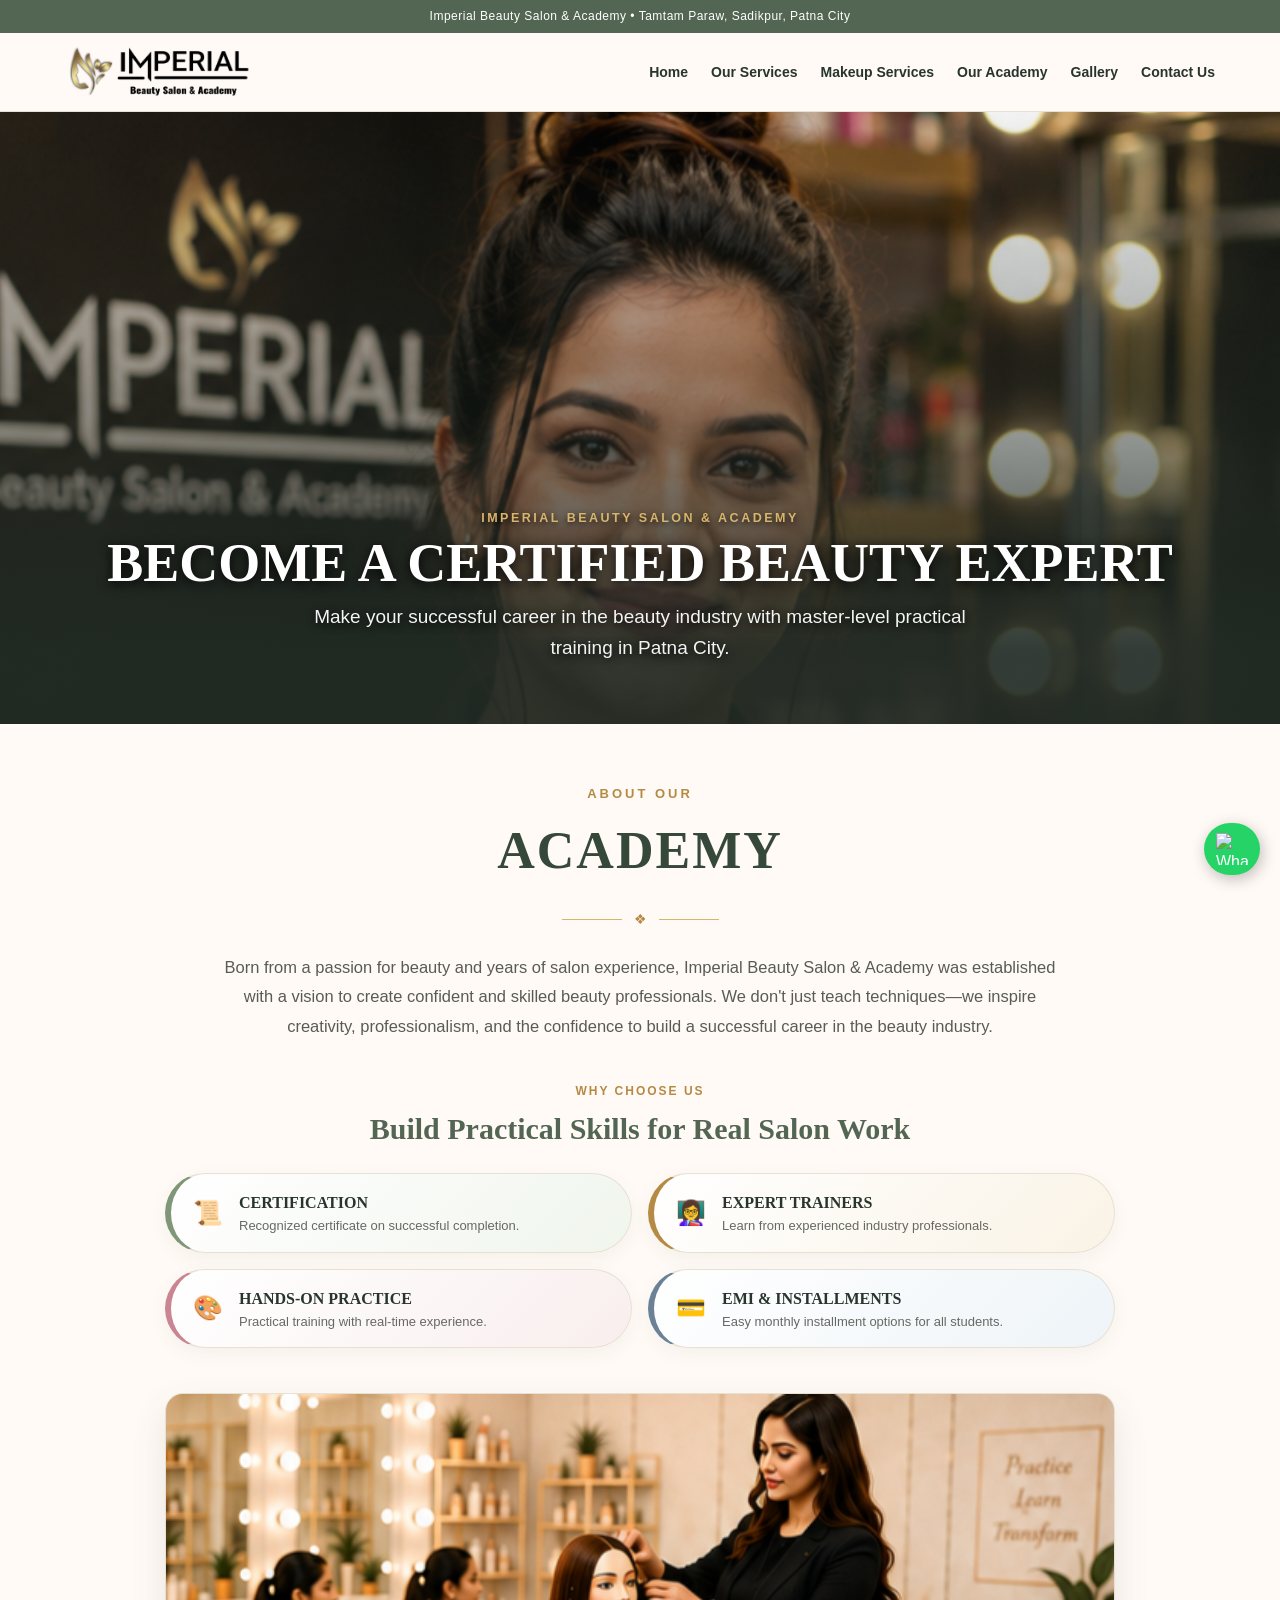
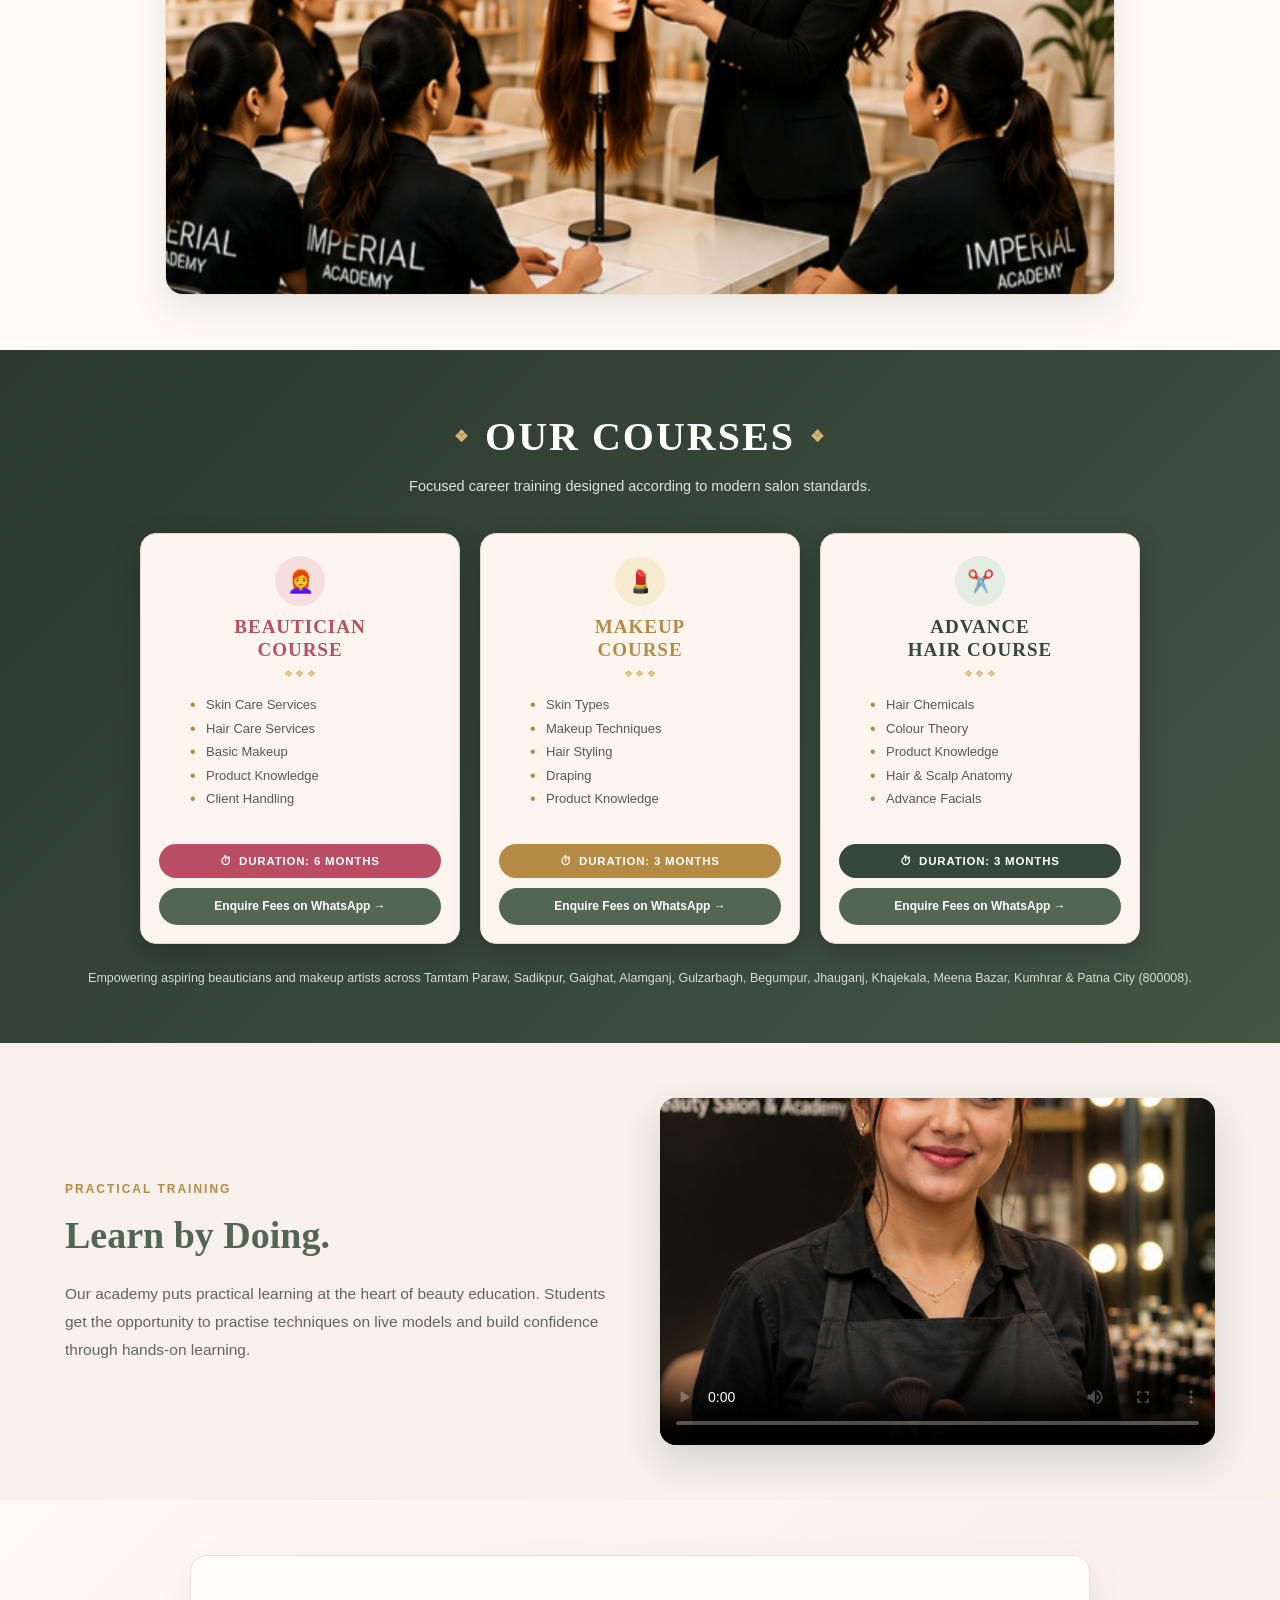
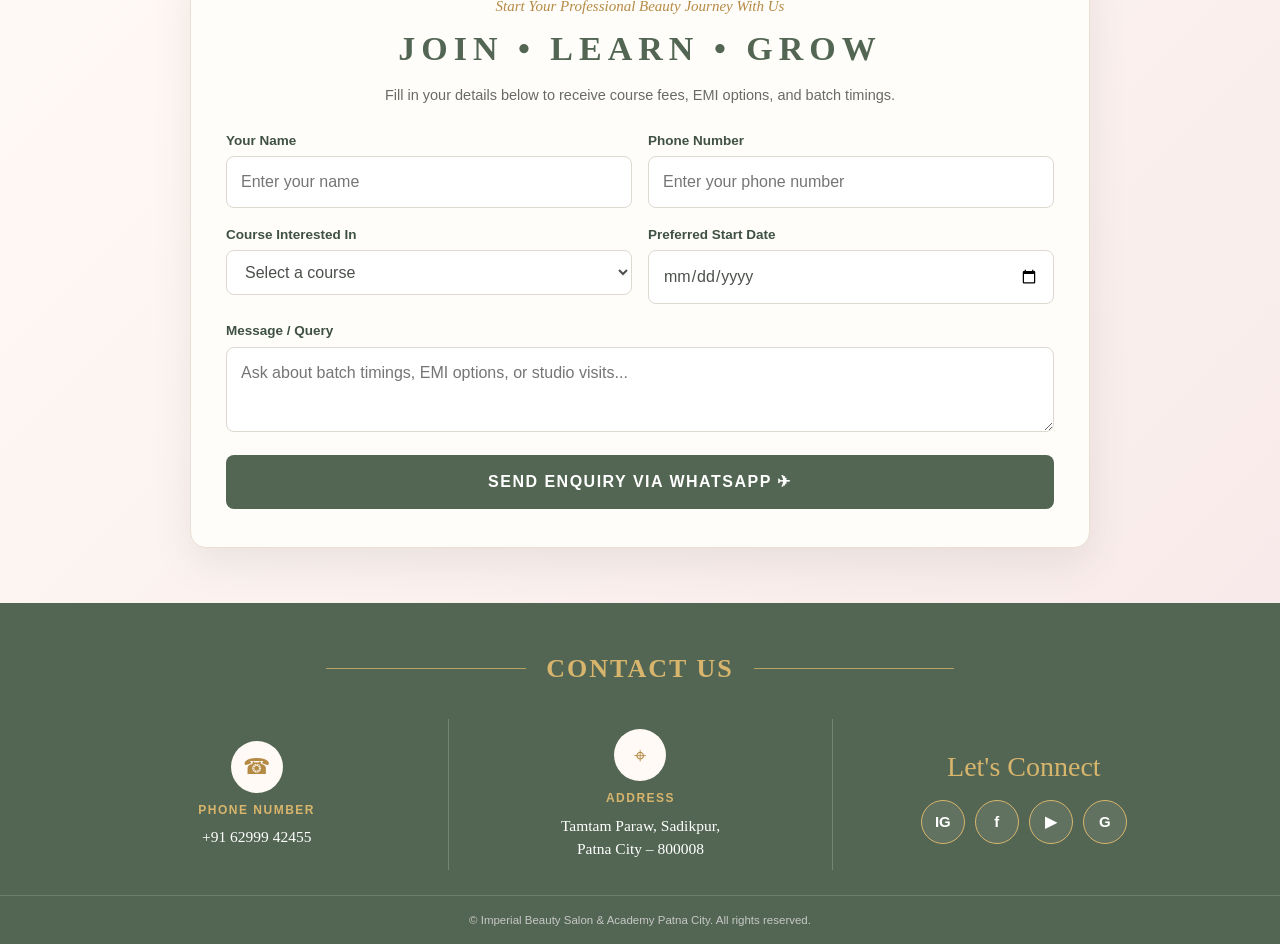
==== commit 8b84c635: "Add files via upload" ====
--- a/academy.html
+++ b/academy.html
@@ -110,6 +110,7 @@
   --gold:#b58a45;
   --gold-light:#d8b56d;
   --cream:#fffaf5;
+  --beige:#fbf5ee;
   --white:#ffffff;
   --dark:#28352c;
   --text:#4c504b;
@@ -292,7 +293,7 @@
 }
 
 /* =========================================================
-   2. ABOUT US & 3. HIGHLIGHTS & 4. TRAINING IMAGE
+   2. ABOUT US & 3. STRIP-STYLE HIGHLIGHTS & 4. TRAINING IMAGE
 ========================================================= */
 .about-academy-section {
   padding: 60px 0 55px;
@@ -350,63 +351,76 @@
   margin: 0;
 }
 
-/* HIGHLIGHTS CARDS */
-.menu-highlights-grid {
+/* WHY CHOOSE US TITLE */
+.why-choose-heading {
+  text-align: center;
+  margin: 35px auto 20px;
+}
+
+.why-choose-heading .eyebrow {
+  color: var(--gold);
+  font-size: 12px;
+  letter-spacing: 2px;
+  font-weight: 700;
+  text-transform: uppercase;
+  display: block;
+}
+
+.why-choose-heading h3 {
+  font-family: Georgia, serif;
+  color: var(--sage-dark);
+  font-size: clamp(22px, 3.2vw, 30px);
+  margin-top: 4px;
+}
+
+/* STRIP STYLE HIGHLIGHTS GRID */
+.highlights-strips-grid {
   display: grid;
-  grid-template-columns: repeat(4, 1fr);
-  gap: 20px;
-  max-width: 1050px;
+  grid-template-columns: repeat(2, 1fr);
+  gap: 16px;
+  max-width: 950px;
   margin: 0 auto 45px;
 }
 
-.menu-highlight-card {
-  background: #fffdf9;
-  border: 1px solid #eadfd3;
-  border-radius: 16px;
-  padding: 28px 18px;
-  text-align: center;
-  box-shadow: 0 8px 24px rgba(75,85,70,0.06);
-  display: flex;
-  flex-direction: column;
-  align-items: center;
-  justify-content: flex-start;
-}
-
-.menu-highlight-icon {
-  width: 58px;
-  height: 58px;
-  border-radius: 50%;
-  background: linear-gradient(135deg, #fcedeb, #f5f8f2);
-  border: 1px solid var(--line);
+.highlight-strip-card {
   display: flex;
   align-items: center;
-  justify-content: center;
+  gap: 16px;
+  padding: 16px 22px;
+  border-radius: 40px;
+  background: #ffffff;
+  border: 1px solid var(--line);
+  box-shadow: 0 6px 18px rgba(75,85,70,0.06);
+  text-align: left;
+  transition: transform 0.25s ease;
+}
+
+.highlight-strip-card:hover {
+  transform: translateY(-2px);
+  border-color: var(--gold-light);
+}
+
+.highlight-strip-card:nth-child(1) { border-left: 6px solid #809678; background: linear-gradient(135deg, #ffffff, #f0f5ed); }
+.highlight-strip-card:nth-child(2) { border-left: 6px solid #b58a45; background: linear-gradient(135deg, #ffffff, #faf3e6); }
+.highlight-strip-card:nth-child(3) { border-left: 6px solid #c98591; background: linear-gradient(135deg, #ffffff, #f9eeee); }
+.highlight-strip-card:nth-child(4) { border-left: 6px solid #6b8296; background: linear-gradient(135deg, #ffffff, #eef4f8); }
+
+.highlight-strip-icon {
   font-size: 24px;
-  color: var(--gold);
-  margin-bottom: 14px;
-}
-
-.menu-highlight-card h3 {
+  flex-shrink: 0;
+}
+
+.highlight-strip-content h4 {
   font-family: Georgia, serif;
-  color: var(--sage-dark);
   font-size: 16px;
-  letter-spacing: 1px;
-  text-transform: uppercase;
-  margin-bottom: 8px;
-}
-
-.menu-highlight-card .mini-line {
-  width: 35px;
-  height: 1px;
-  background: var(--gold-light);
-  margin-bottom: 10px;
-}
-
-.menu-highlight-card p {
-  font-size: 13.5px;
+  color: var(--dark);
+  margin-bottom: 2px;
+}
+
+.highlight-strip-content p {
+  font-size: 13px;
   color: #666a63;
-  font-style: italic;
-  line-height: 1.45;
+  line-height: 1.4;
   margin: 0;
 }
 
@@ -428,23 +442,23 @@
 }
 
 /* =========================================================
-   5. COURSES SECTION (THEME SAGE GREEN - FROM EXACT MENU)
+   5. COURSES SECTION (COMPACT BEIGE BOXES ON SAGE GREEN)
 ========================================================= */
 .courses-menu-section {
   background: linear-gradient(135deg, #2b392e, #435443);
   color: #ffffff;
-  padding: 60px 0;
+  padding: 55px 0;
 }
 
 .courses-menu-title {
   text-align: center;
-  margin-bottom: 40px;
+  margin-bottom: 35px;
 }
 
 .courses-menu-title h2 {
   font-family: Georgia, serif;
   color: #ffffff;
-  font-size: clamp(30px, 4.5vw, 44px);
+  font-size: clamp(28px, 4vw, 40px);
   letter-spacing: 2px;
   display: flex;
   align-items: center;
@@ -461,116 +475,125 @@
 
 .courses-menu-title p {
   color: #dce5db;
-  font-size: 15px;
+  font-size: 14.5px;
   margin-top: 6px;
 }
 
 .courses-cards-grid {
   display: grid;
   grid-template-columns: repeat(3, 1fr);
-  gap: 25px;
-}
-
+  gap: 20px;
+  max-width: 1000px;
+  margin: 0 auto;
+}
+
+/* COMPACT BEIGE BOXES */
 .menu-course-box {
-  background: #ffffff;
-  border: 1px solid var(--line);
-  border-radius: 18px;
+  background: var(--beige);
+  border: 1px solid #e2d7ca;
+  border-radius: 16px;
   overflow: hidden;
-  box-shadow: 0 14px 35px rgba(0,0,0,0.25);
+  box-shadow: 0 10px 28px rgba(0,0,0,0.22);
   display: flex;
   flex-direction: column;
   justify-content: space-between;
   text-align: center;
+  transition: transform 0.25s ease;
+}
+
+.menu-course-box:hover {
+  transform: translateY(-3px);
 }
 
 .menu-course-top {
-  padding: 30px 22px 18px;
+  padding: 22px 18px 14px;
 }
 
 .course-box-icon {
-  width: 60px;
-  height: 60px;
+  width: 50px;
+  height: 50px;
   border-radius: 50%;
-  margin: 0 auto 12px;
+  margin: 0 auto 10px;
   display: flex;
   align-items: center;
   justify-content: center;
-  font-size: 26px;
-}
-
-/* COLOR ACCENTS FOR 3 COURSES AS IN MENU */
-.course-1 .course-box-icon { background: #fae8e8; color: #b84d63; }
+  font-size: 22px;
+}
+
+/* COLOR ACCENTS FOR 3 COURSES */
+.course-1 .course-box-icon { background: #f6dede; color: #b84d63; }
 .course-1 h3 { color: #b84d63; }
 .course-1 .duration-pill { background: #b84d63; }
 
-.course-2 .course-box-icon { background: #faf0da; color: #b58a45; }
+.course-2 .course-box-icon { background: #f7ebd0; color: #b58a45; }
 .course-2 h3 { color: #b58a45; }
 .course-2 .duration-pill { background: #b58a45; }
 
-.course-3 .course-box-icon { background: #eaf1e8; color: #35483a; }
+.course-3 .course-box-icon { background: #e3ede1; color: #35483a; }
 .course-3 h3 { color: #35483a; }
 .course-3 .duration-pill { background: #35483a; }
 
 .menu-course-top h3 {
   font-family: Georgia, serif;
-  font-size: 23px;
+  font-size: 19px;
   letter-spacing: 1px;
   text-transform: uppercase;
-  margin-bottom: 6px;
+  margin-bottom: 4px;
   line-height: 1.2;
 }
 
 .course-box-ornament {
-  font-size: 11px;
+  font-size: 10px;
   color: var(--gold-light);
-  margin-bottom: 18px;
+  margin-bottom: 14px;
 }
 
 .menu-course-points {
   list-style: none;
   padding: 0;
-  margin: 0 0 25px;
+  margin: 0 0 16px;
   text-align: left;
   display: inline-block;
   width: 100%;
-  max-width: 250px;
+  max-width: 220px;
 }
 
 .menu-course-points li {
-  font-size: 14px;
+  font-size: 13px;
   color: #555b53;
-  margin-bottom: 9px;
+  margin-bottom: 6px;
   position: relative;
-  padding-left: 18px;
-  line-height: 1.4;
+  padding-left: 16px;
+  line-height: 1.35;
 }
 
 .menu-course-points li:before {
   content: "•";
   color: var(--gold);
-  font-size: 18px;
+  font-size: 16px;
   position: absolute;
   left: 0;
   top: -2px;
 }
 
 .menu-course-bottom {
-  padding: 0 22px 24px;
+  padding: 0 18px 18px;
+  background: var(--beige);
 }
 
 .duration-pill {
   color: #ffffff;
-  font-size: 13px;
+  font-size: 11.5px;
   font-weight: 700;
-  letter-spacing: 1px;
+  letter-spacing: 0.8px;
   text-transform: uppercase;
-  padding: 10px 16px;
-  border-radius: 30px;
-  margin-bottom: 14px;
+  padding: 8px 14px;
+  border-radius: 25px;
+  margin-bottom: 10px;
   display: flex;
   align-items: center;
   justify-content: center;
-  gap: 8px;
+  gap: 6px;
 }
 
 .btn-menu-enquiry {
@@ -578,10 +601,10 @@
   width: 100%;
   background: var(--sage-dark);
   color: #fff;
-  padding: 11px 14px;
-  border-radius: 25px;
+  padding: 9px 12px;
+  border-radius: 20px;
   font-weight: 700;
-  font-size: 13px;
+  font-size: 12px;
   transition: .2s;
 }
 
@@ -595,7 +618,7 @@
   text-align: center;
   font-size: 12.5px;
   color: #d5dfd4;
-  margin-top: 30px;
+  margin-top: 25px;
   line-height: 1.5;
 }
 
@@ -604,13 +627,13 @@
 ========================================================= */
 .training-section {
   background: #f7f0eb;
-  padding: 60px 0;
+  padding: 55px 0;
 }
 
 .training-wrap {
   display: grid;
   grid-template-columns: 1fr 1fr;
-  gap: 45px;
+  gap: 40px;
   align-items: center;
 }
 
@@ -625,21 +648,21 @@
 .training-copy h2 {
   font-family: Georgia, serif;
   color: var(--sage-dark);
-  font-size: clamp(28px, 3.5vw, 40px);
-  margin: 8px 0 16px;
+  font-size: clamp(26px, 3.5vw, 38px);
+  margin: 6px 0 14px;
 }
 
 .training-copy p {
   color: #62655f;
   line-height: 1.8;
-  font-size: 16px;
+  font-size: 15.5px;
 }
 
 .training-video {
   border-radius: 16px;
   overflow: hidden;
   background: #222;
-  box-shadow: 0 18px 42px rgba(40,53,44,.18);
+  box-shadow: 0 16px 38px rgba(40,53,44,.16);
   aspect-ratio: 16/10;
 }
 
@@ -651,11 +674,11 @@
 }
 
 /* =========================================================
-   7. FORM WITH TAGLINE "JOIN • LEARN • GROW"
+   7. FORM WITH SINGLE-LINE HEADINGS
 ========================================================= */
 .academy-form-section {
   background: linear-gradient(135deg, #fffaf5, #f8eaea);
-  padding: 60px 0;
+  padding: 55px 0;
 }
 
 .academy-form-card {
@@ -664,42 +687,47 @@
   background: #fffdf9;
   border: 1px solid var(--line);
   border-radius: 16px;
-  padding: 40px 35px;
+  padding: 38px 35px;
   box-shadow: 0 15px 38px rgba(75,85,70,.1);
 }
 
 .academy-form-heading {
   text-align: center;
-  margin-bottom: 25px;
-}
-
+  margin-bottom: 22px;
+}
+
+/* SINGLE LINE HEADINGS */
 .academy-form-heading .eyebrow {
   color: var(--gold);
-  font-size: 14px;
+  font-size: clamp(13px, 1.8vw, 15px);
   font-style: italic;
   font-family: Georgia, serif;
   display: block;
   margin-bottom: 4px;
+  white-space: nowrap;
+  overflow: hidden;
+  text-overflow: ellipsis;
 }
 
 .academy-form-heading h2 {
   font-family: Georgia, serif;
   color: var(--sage-dark);
-  font-size: clamp(26px, 3.5vw, 36px);
-  letter-spacing: 4px;
-  margin: 0 0 10px;
+  font-size: clamp(22px, 3.2vw, 34px);
+  letter-spacing: clamp(3px, 0.6vw, 6px);
+  margin: 0 0 8px;
+  white-space: nowrap;
 }
 
 .academy-form-heading p {
   color: #686b65;
   margin: 0;
-  font-size: 15px;
+  font-size: 14.5px;
 }
 
 .academy-form {
   display: grid;
   grid-template-columns: 1fr 1fr;
-  gap: 18px;
+  gap: 16px;
 }
 
 .academy-form .full {
@@ -708,7 +736,7 @@
 
 .academy-form label {
   display: block;
-  margin-bottom: 6px;
+  margin-bottom: 5px;
   color: #3f5142;
   font-weight: 700;
   font-size: 13.5px;
@@ -721,14 +749,14 @@
   border: 1px solid #ddd8d2;
   background: #fff;
   border-radius: 8px;
-  padding: 13px 14px;
+  padding: 12px 14px;
   font: inherit;
   color: #4c504b;
   outline: none;
 }
 
 .academy-form textarea {
-  min-height: 90px;
+  min-height: 85px;
   resize: vertical;
 }
 
@@ -736,7 +764,7 @@
   grid-column: 1/-1;
   border: 0;
   border-radius: 8px;
-  padding: 15px 20px;
+  padding: 14px 20px;
   background: var(--sage-dark);
   color: #fff;
   font-weight: 700;
@@ -889,8 +917,8 @@
 
 /* RESPONSIVE */
 @media(max-width:900px){
-  .menu-highlights-grid { grid-template-columns: 1fr 1fr; }
-  .courses-cards-grid { grid-template-columns: 1fr; max-width: 550px; margin: 0 auto; }
+  .highlights-strips-grid { grid-template-columns: 1fr; }
+  .courses-cards-grid { grid-template-columns: 1fr; max-width: 450px; }
   .training-wrap { grid-template-columns: 1fr; }
   .mobile-menu { display: block; }
   .nav-links {
@@ -921,8 +949,7 @@
   .academy-hero p { font-size: 13.5px; }
   .about-academy-box h2 { font-size: 34px; }
   .about-academy-box p { font-size: 14.5px; }
-  .menu-highlights-grid { grid-template-columns: 1fr; }
-  .academy-form-card { padding: 28px 18px; }
+  .academy-form-card { padding: 26px 16px; }
   .academy-form { grid-template-columns: 1fr; }
   .academy-form .full, .academy-form button { grid-column: auto; }
 }
@@ -964,7 +991,7 @@
   </div>
 </section>
 
-<!-- 2. ABOUT US, 3. HIGHLIGHTS & 4. TRAINING IMAGE (OPTION B FLOW) -->
+<!-- 2. ABOUT US, 3. STRIP-STYLE HIGHLIGHTS & 4. TRAINING IMAGE -->
 <section class="about-academy-section">
   <div class="container">
     
@@ -976,40 +1003,50 @@
       <p>Born from a passion for beauty and years of salon experience, Imperial Beauty Salon & Academy was established with a vision to create confident and skilled beauty professionals. We don't just teach techniques—we inspire creativity, professionalism, and the confidence to build a successful career in the beauty industry.</p>
     </div>
 
-    <!-- 3. HIGHLIGHTS (4 CARDS) -->
-    <div class="menu-highlights-grid">
+    <!-- WHY CHOOSE US HEADING -->
+    <div class="why-choose-heading">
+      <span class="eyebrow">Why Choose Us</span>
+      <h3>Build Practical Skills for Real Salon Work</h3>
+    </div>
+
+    <!-- 3. HIGHLIGHTS (STRIP STYLE) -->
+    <div class="highlights-strips-grid">
       
-      <!-- HIGHLIGHT 1: CERTIFICATION -->
-      <article class="menu-highlight-card">
-        <div class="menu-highlight-icon">📜</div>
-        <h3>CERTIFICATION</h3>
-        <div class="mini-line"></div>
-        <p>Recognized certificate on successful completion.</p>
-      </article>
-
-      <!-- HIGHLIGHT 2: EXPERT TRAINERS -->
-      <article class="menu-highlight-card">
-        <div class="menu-highlight-icon">👩‍🏫</div>
-        <h3>EXPERT TRAINERS</h3>
-        <div class="mini-line"></div>
-        <p>Learn from experienced industry professionals.</p>
-      </article>
-
-      <!-- HIGHLIGHT 3: HANDS-ON PRACTICE -->
-      <article class="menu-highlight-card">
-        <div class="menu-highlight-icon">🎨</div>
-        <h3>HANDS-ON PRACTICE</h3>
-        <div class="mini-line"></div>
-        <p>Practical training with real-time experience.</p>
-      </article>
-
-      <!-- HIGHLIGHT 4: EMI OPTIONS -->
-      <article class="menu-highlight-card">
-        <div class="menu-highlight-icon">💳</div>
-        <h3>EMI & INSTALLMENTS</h3>
-        <div class="mini-line"></div>
-        <p>Easy monthly installment options for all students.</p>
-      </article>
+      <!-- STRIP 1: CERTIFICATION -->
+      <div class="highlight-strip-card">
+        <span class="highlight-strip-icon">📜</span>
+        <div class="highlight-strip-content">
+          <h4>CERTIFICATION</h4>
+          <p>Recognized certificate on successful completion.</p>
+        </div>
+      </div>
+
+      <!-- STRIP 2: EXPERT TRAINERS -->
+      <div class="highlight-strip-card">
+        <span class="highlight-strip-icon">👩‍🏫</span>
+        <div class="highlight-strip-content">
+          <h4>EXPERT TRAINERS</h4>
+          <p>Learn from experienced industry professionals.</p>
+        </div>
+      </div>
+
+      <!-- STRIP 3: HANDS-ON PRACTICE -->
+      <div class="highlight-strip-card">
+        <span class="highlight-strip-icon">🎨</span>
+        <div class="highlight-strip-content">
+          <h4>HANDS-ON PRACTICE</h4>
+          <p>Practical training with real-time experience.</p>
+        </div>
+      </div>
+
+      <!-- STRIP 4: EMI OPTIONS -->
+      <div class="highlight-strip-card">
+        <span class="highlight-strip-icon">💳</span>
+        <div class="highlight-strip-content">
+          <h4>EMI & INSTALLMENTS</h4>
+          <p>Easy monthly installment options for all students.</p>
+        </div>
+      </div>
 
     </div>
 
@@ -1021,7 +1058,7 @@
   </div>
 </section>
 
-<!-- 5. COURSES (MENU TITLES & DESCRIPTIONS - SAGE GREEN THEME) -->
+<!-- 5. COURSES (COMPACT BEIGE BOXES ON THEME SAGE GREEN) -->
 <section class="courses-menu-section" id="academyCourses">
   <div class="container">
     
@@ -1133,7 +1170,7 @@
   </div>
 </section>
 
-<!-- 7. FORM WITH TAGLINE "JOIN • LEARN • GROW" -->
+<!-- 7. FORM WITH SINGLE-LINE HEADINGS -->
 <section class="academy-form-section">
   <div class="container">
     <div class="academy-form-card">
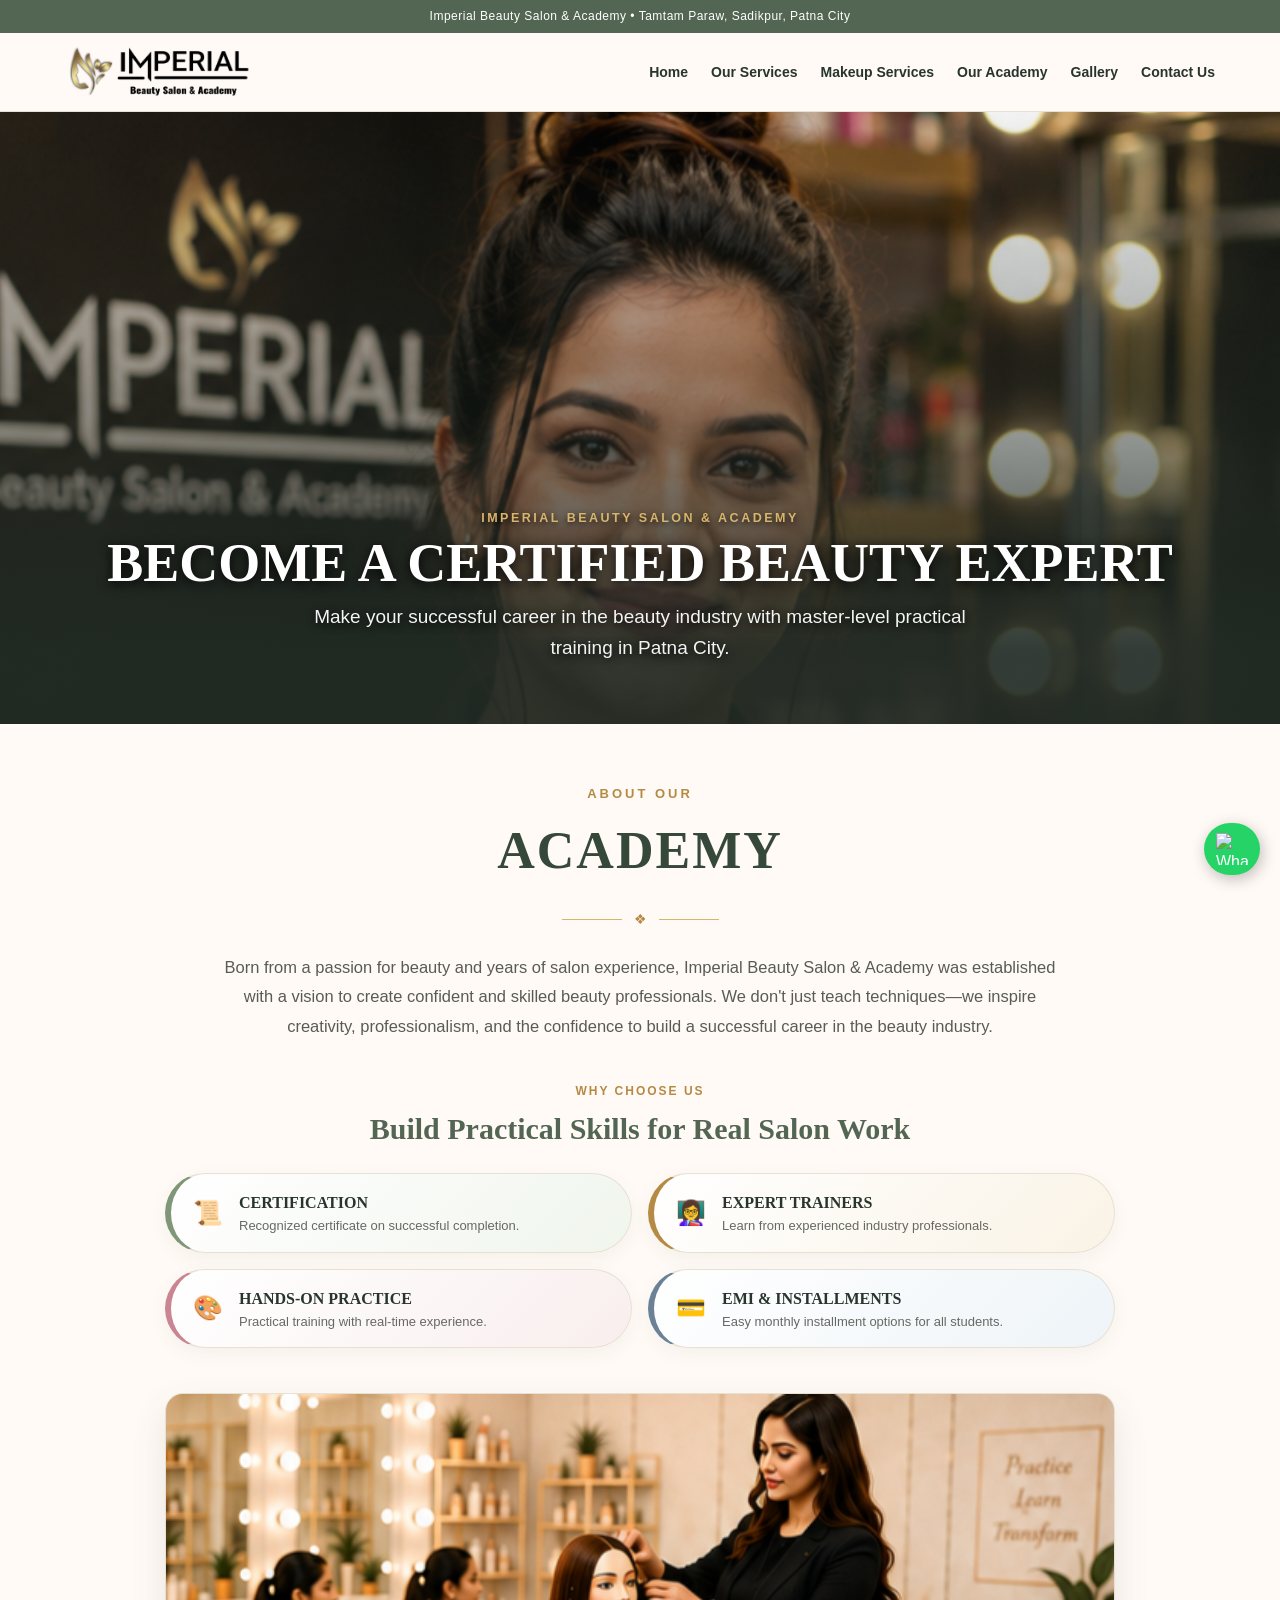
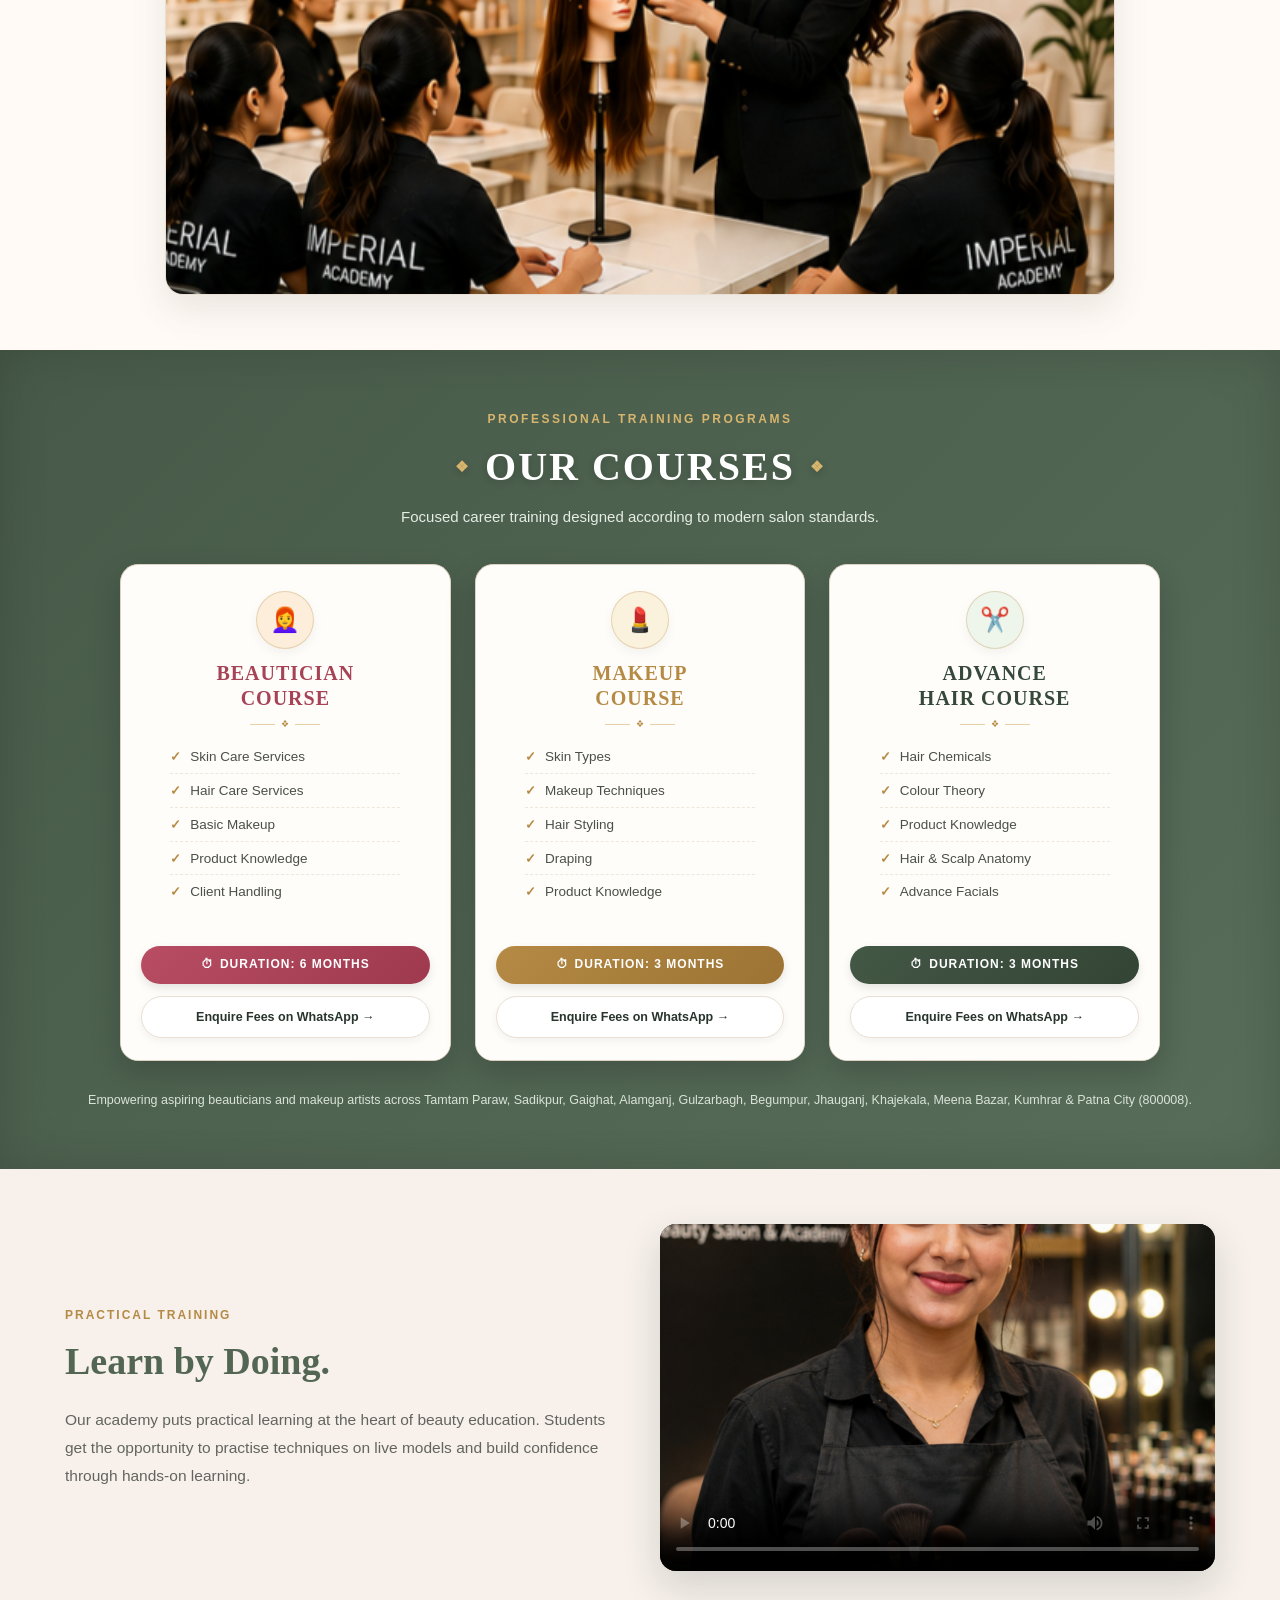
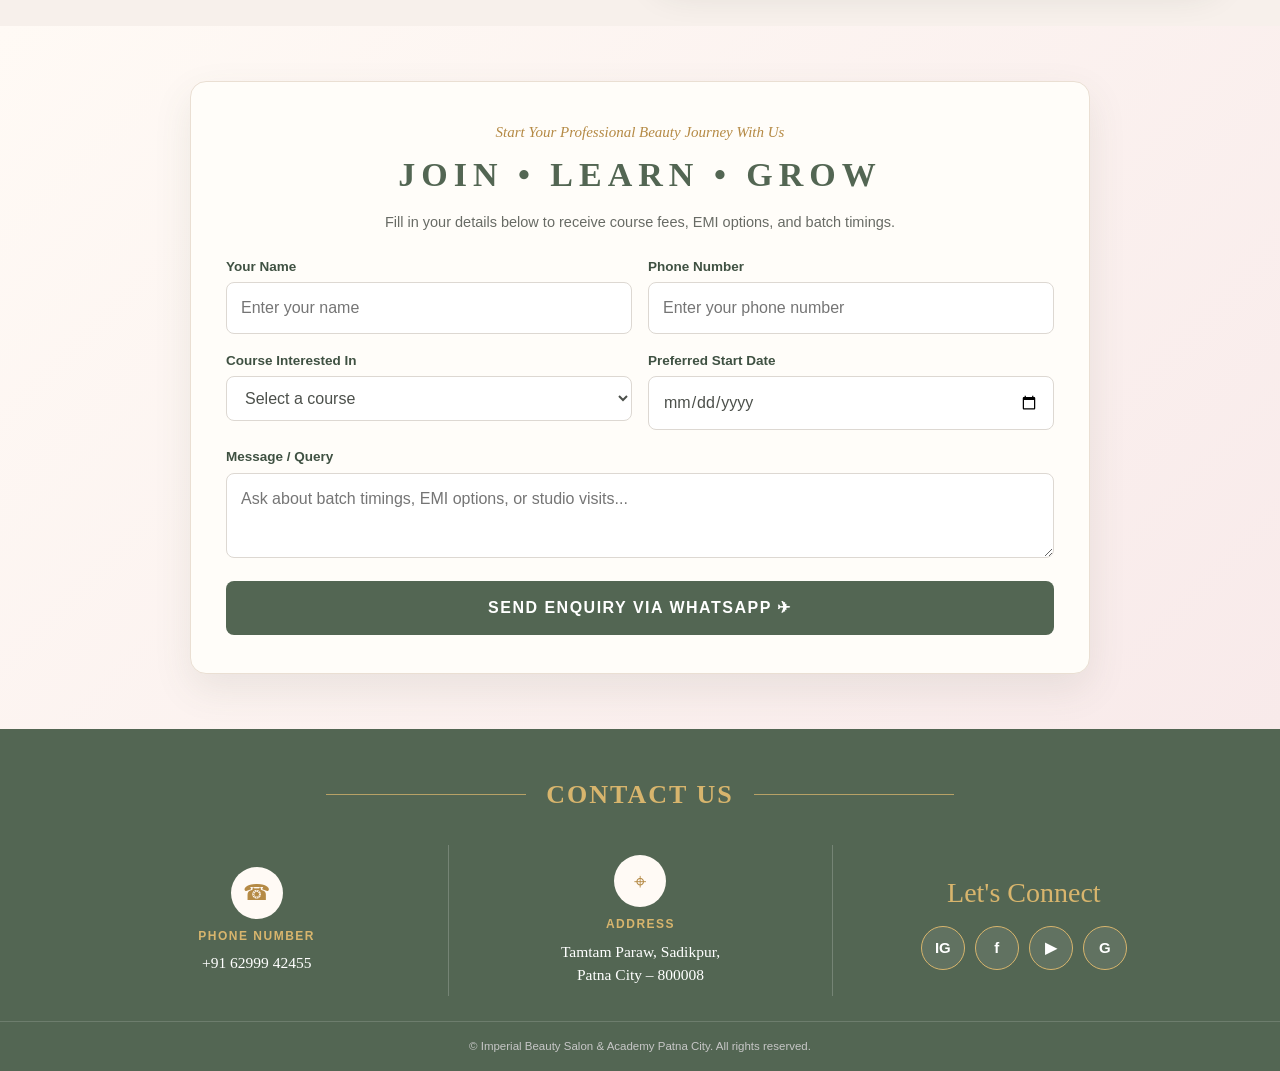
==== commit 99046730: "Add files via upload" ====
--- a/academy.html
+++ b/academy.html
@@ -110,7 +110,7 @@
   --gold:#b58a45;
   --gold-light:#d8b56d;
   --cream:#fffaf5;
-  --beige:#fbf5ee;
+  --beige:#fffdf9;
   --white:#ffffff;
   --dark:#28352c;
   --text:#4c504b;
@@ -293,7 +293,7 @@
 }
 
 /* =========================================================
-   2. ABOUT US & 3. STRIP-STYLE HIGHLIGHTS & 4. TRAINING IMAGE
+   2. ABOUT US & 3. STRIP HIGHLIGHTS & 4. TRAINING IMAGE
 ========================================================= */
 .about-academy-section {
   padding: 60px 0 55px;
@@ -351,7 +351,7 @@
   margin: 0;
 }
 
-/* WHY CHOOSE US TITLE */
+/* WHY CHOOSE US HEADING */
 .why-choose-heading {
   text-align: center;
   margin: 35px auto 20px;
@@ -373,7 +373,7 @@
   margin-top: 4px;
 }
 
-/* STRIP STYLE HIGHLIGHTS GRID */
+/* STRIP STYLE HIGHLIGHTS */
 .highlights-strips-grid {
   display: grid;
   grid-template-columns: repeat(2, 1fr);
@@ -442,17 +442,29 @@
 }
 
 /* =========================================================
-   5. COURSES SECTION (COMPACT BEIGE BOXES ON SAGE GREEN)
+   5. COURSES SECTION (REFINED SAGE GREEN & LUXURY BEIGE CARDS)
 ========================================================= */
 .courses-menu-section {
-  background: linear-gradient(135deg, #2b392e, #435443);
+  background: linear-gradient(135deg, #475a49 0%, #586d5a 100%);
   color: #ffffff;
-  padding: 55px 0;
+  padding: 60px 0;
+  position: relative;
+  box-shadow: inset 0 0 50px rgba(0,0,0,0.15);
 }
 
 .courses-menu-title {
   text-align: center;
   margin-bottom: 35px;
+}
+
+.courses-menu-title .eyebrow {
+  color: var(--gold-light);
+  font-size: 12px;
+  letter-spacing: 2.5px;
+  font-weight: 700;
+  text-transform: uppercase;
+  display: block;
+  margin-bottom: 6px;
 }
 
 .courses-menu-title h2 {
@@ -464,161 +476,195 @@
   align-items: center;
   justify-content: center;
   gap: 15px;
+  text-shadow: 0 2px 8px rgba(0,0,0,0.2);
 }
 
 .courses-menu-title h2:before,
 .courses-menu-title h2:after {
   content: "❖";
   color: var(--gold-light);
-  font-size: 16px;
+  font-size: 15px;
 }
 
 .courses-menu-title p {
-  color: #dce5db;
-  font-size: 14.5px;
+  color: #e5ede4;
+  font-size: 15px;
   margin-top: 6px;
 }
 
 .courses-cards-grid {
   display: grid;
   grid-template-columns: repeat(3, 1fr);
-  gap: 20px;
-  max-width: 1000px;
+  gap: 24px;
+  max-width: 1040px;
   margin: 0 auto;
 }
 
-/* COMPACT BEIGE BOXES */
+/* REFINED LUXURY BEIGE CARDS */
 .menu-course-box {
   background: var(--beige);
-  border: 1px solid #e2d7ca;
-  border-radius: 16px;
+  border: 1px solid #dcd1c2;
+  border-radius: 18px;
   overflow: hidden;
-  box-shadow: 0 10px 28px rgba(0,0,0,0.22);
+  box-shadow: 0 12px 30px rgba(0,0,0,0.18);
   display: flex;
   flex-direction: column;
   justify-content: space-between;
   text-align: center;
-  transition: transform 0.25s ease;
+  transition: all 0.3s ease;
+  position: relative;
 }
 
 .menu-course-box:hover {
-  transform: translateY(-3px);
+  transform: translateY(-5px);
+  box-shadow: 0 18px 40px rgba(0,0,0,0.25);
+  border-color: var(--gold);
 }
 
 .menu-course-top {
-  padding: 22px 18px 14px;
-}
-
-.course-box-icon {
-  width: 50px;
-  height: 50px;
+  padding: 26px 20px 14px;
+}
+
+.course-box-icon-wrap {
+  width: 58px;
+  height: 58px;
   border-radius: 50%;
-  margin: 0 auto 10px;
+  margin: 0 auto 12px;
   display: flex;
   align-items: center;
   justify-content: center;
-  font-size: 22px;
+  font-size: 24px;
+  border: 1px solid rgba(181,138,69,0.3);
+  box-shadow: 0 4px 12px rgba(0,0,0,0.05);
 }
 
 /* COLOR ACCENTS FOR 3 COURSES */
-.course-1 .course-box-icon { background: #f6dede; color: #b84d63; }
-.course-1 h3 { color: #b84d63; }
-.course-1 .duration-pill { background: #b84d63; }
-
-.course-2 .course-box-icon { background: #f7ebd0; color: #b58a45; }
+.course-1 .course-box-icon-wrap { background: #fceedb; color: #a64357; }
+.course-1 h3 { color: #a64357; }
+.course-1 .duration-pill { background: linear-gradient(135deg, #b84d63, #9e394e); }
+
+.course-2 .course-box-icon-wrap { background: #faf2dc; color: #b58a45; }
 .course-2 h3 { color: #b58a45; }
-.course-2 .duration-pill { background: #b58a45; }
-
-.course-3 .course-box-icon { background: #e3ede1; color: #35483a; }
+.course-2 .duration-pill { background: linear-gradient(135deg, #b58a45, #9c7333); }
+
+.course-3 .course-box-icon-wrap { background: #eef5eb; color: #35483a; }
 .course-3 h3 { color: #35483a; }
-.course-3 .duration-pill { background: #35483a; }
+.course-3 .duration-pill { background: linear-gradient(135deg, #445846, #334435); }
 
 .menu-course-top h3 {
   font-family: Georgia, serif;
-  font-size: 19px;
+  font-size: 20px;
   letter-spacing: 1px;
   text-transform: uppercase;
-  margin-bottom: 4px;
-  line-height: 1.2;
+  margin-bottom: 6px;
+  line-height: 1.25;
 }
 
 .course-box-ornament {
-  font-size: 10px;
-  color: var(--gold-light);
-  margin-bottom: 14px;
-}
-
-.menu-course-points {
-  list-style: none;
-  padding: 0;
-  margin: 0 0 16px;
-  text-align: left;
-  display: inline-block;
-  width: 100%;
-  max-width: 220px;
-}
-
-.menu-course-points li {
-  font-size: 13px;
-  color: #555b53;
-  margin-bottom: 6px;
-  position: relative;
-  padding-left: 16px;
-  line-height: 1.35;
-}
-
-.menu-course-points li:before {
-  content: "•";
-  color: var(--gold);
-  font-size: 16px;
-  position: absolute;
-  left: 0;
-  top: -2px;
-}
-
-.menu-course-bottom {
-  padding: 0 18px 18px;
-  background: var(--beige);
-}
-
-.duration-pill {
-  color: #ffffff;
-  font-size: 11.5px;
-  font-weight: 700;
-  letter-spacing: 0.8px;
-  text-transform: uppercase;
-  padding: 8px 14px;
-  border-radius: 25px;
-  margin-bottom: 10px;
   display: flex;
   align-items: center;
   justify-content: center;
   gap: 6px;
+  margin-bottom: 16px;
+}
+
+.course-box-ornament:before,
+.course-box-ornament:after {
+  content: "";
+  height: 1px;
+  width: 25px;
+  background: var(--gold-light);
+  opacity: 0.6;
+}
+
+.course-box-ornament span {
+  font-size: 9px;
+  color: var(--gold);
+}
+
+.menu-course-points {
+  list-style: none;
+  padding: 0;
+  margin: 0 auto 16px;
+  text-align: left;
+  display: inline-block;
+  width: 100%;
+  max-width: 230px;
+}
+
+.menu-course-points li {
+  font-size: 13.5px;
+  color: #4a5047;
+  margin-bottom: 8px;
+  position: relative;
+  padding-left: 20px;
+  line-height: 1.4;
+  border-bottom: 1px dashed #efe7dc;
+  padding-bottom: 6px;
+}
+
+.menu-course-points li:last-child {
+  border-bottom: 0;
+}
+
+.menu-course-points li:before {
+  content: "✓";
+  color: var(--gold);
+  font-weight: bold;
+  font-size: 13px;
+  position: absolute;
+  left: 0;
+  top: 0;
+}
+
+.menu-course-bottom {
+  padding: 0 20px 22px;
+  background: var(--beige);
+}
+
+.duration-pill {
+  color: #ffffff;
+  font-size: 12px;
+  font-weight: 700;
+  letter-spacing: 1px;
+  text-transform: uppercase;
+  padding: 9px 16px;
+  border-radius: 30px;
+  margin-bottom: 12px;
+  display: flex;
+  align-items: center;
+  justify-content: center;
+  gap: 6px;
+  box-shadow: 0 4px 10px rgba(0,0,0,0.1);
 }
 
 .btn-menu-enquiry {
   display: block;
   width: 100%;
+  background: #ffffff;
+  color: var(--dark);
+  border: 1px solid var(--line);
+  padding: 10px 14px;
+  border-radius: 25px;
+  font-weight: 700;
+  font-size: 12.5px;
+  transition: all 0.25s ease;
+  box-shadow: 0 3px 8px rgba(0,0,0,0.05);
+}
+
+.btn-menu-enquiry:hover {
   background: var(--sage-dark);
-  color: #fff;
-  padding: 9px 12px;
-  border-radius: 20px;
-  font-weight: 700;
-  font-size: 12px;
-  transition: .2s;
-}
-
-.btn-menu-enquiry:hover {
-  background: var(--gold);
-  color: #fff;
+  color: #ffffff;
+  border-color: var(--sage-dark);
+  transform: translateY(-1px);
 }
 
 /* LOCAL SEO REACH FOOTER TEXT */
 .academy-seo-text {
   text-align: center;
   font-size: 12.5px;
-  color: #d5dfd4;
-  margin-top: 25px;
+  color: #dbe4da;
+  margin-top: 30px;
   line-height: 1.5;
 }
 
@@ -1058,11 +1104,12 @@
   </div>
 </section>
 
-<!-- 5. COURSES (COMPACT BEIGE BOXES ON THEME SAGE GREEN) -->
+<!-- 5. COURSES (REFINED LUXURY BEIGE CARDS ON THEME SAGE GREEN) -->
 <section class="courses-menu-section" id="academyCourses">
   <div class="container">
     
     <div class="courses-menu-title">
+      <span class="eyebrow">Professional Training Programs</span>
       <h2>OUR COURSES</h2>
       <p>Focused career training designed according to modern salon standards.</p>
     </div>
@@ -1072,9 +1119,9 @@
       <!-- COURSE 1: BEAUTICIAN COURSE (6 MONTHS) -->
       <article class="menu-course-box course-1">
         <div class="menu-course-top">
-          <div class="course-box-icon">👩‍🦰</div>
+          <div class="course-box-icon-wrap">👩‍🦰</div>
           <h3>BEAUTICIAN<br>COURSE</h3>
-          <div class="course-box-ornament">❖ ❖ ❖</div>
+          <div class="course-box-ornament"><span>❖</span></div>
           <ul class="menu-course-points">
             <li>Skin Care Services</li>
             <li>Hair Care Services</li>
@@ -1096,9 +1143,9 @@
       <!-- COURSE 2: MAKEUP COURSE (3 MONTHS) -->
       <article class="menu-course-box course-2">
         <div class="menu-course-top">
-          <div class="course-box-icon">💄</div>
+          <div class="course-box-icon-wrap">💄</div>
           <h3>MAKEUP<br>COURSE</h3>
-          <div class="course-box-ornament">❖ ❖ ❖</div>
+          <div class="course-box-ornament"><span>❖</span></div>
           <ul class="menu-course-points">
             <li>Skin Types</li>
             <li>Makeup Techniques</li>
@@ -1120,9 +1167,9 @@
       <!-- COURSE 3: ADVANCE HAIR COURSE (3 MONTHS) -->
       <article class="menu-course-box course-3">
         <div class="menu-course-top">
-          <div class="course-box-icon">✂️</div>
+          <div class="course-box-icon-wrap">✂️</div>
           <h3>ADVANCE<br>HAIR COURSE</h3>
-          <div class="course-box-ornament">❖ ❖ ❖</div>
+          <div class="course-box-ornament"><span>❖</span></div>
           <ul class="menu-course-points">
             <li>Hair Chemicals</li>
             <li>Colour Theory</li>
